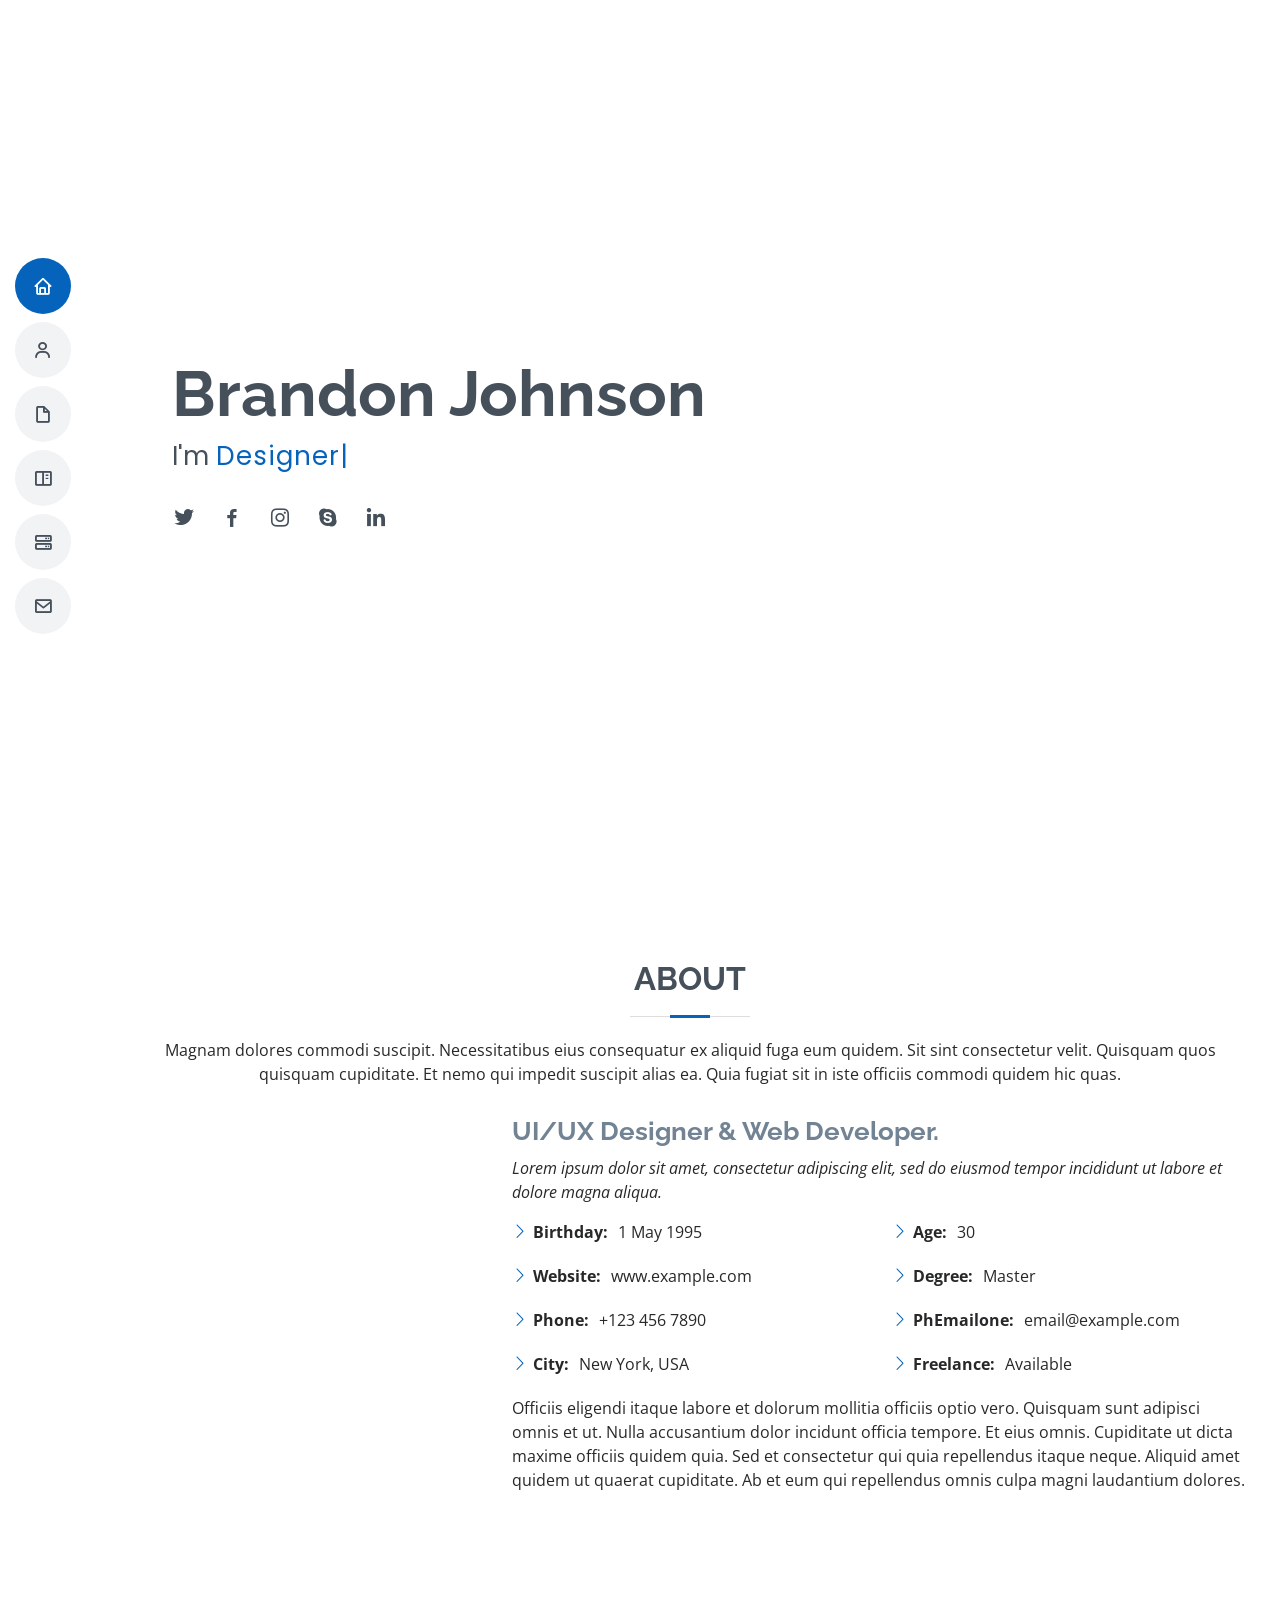
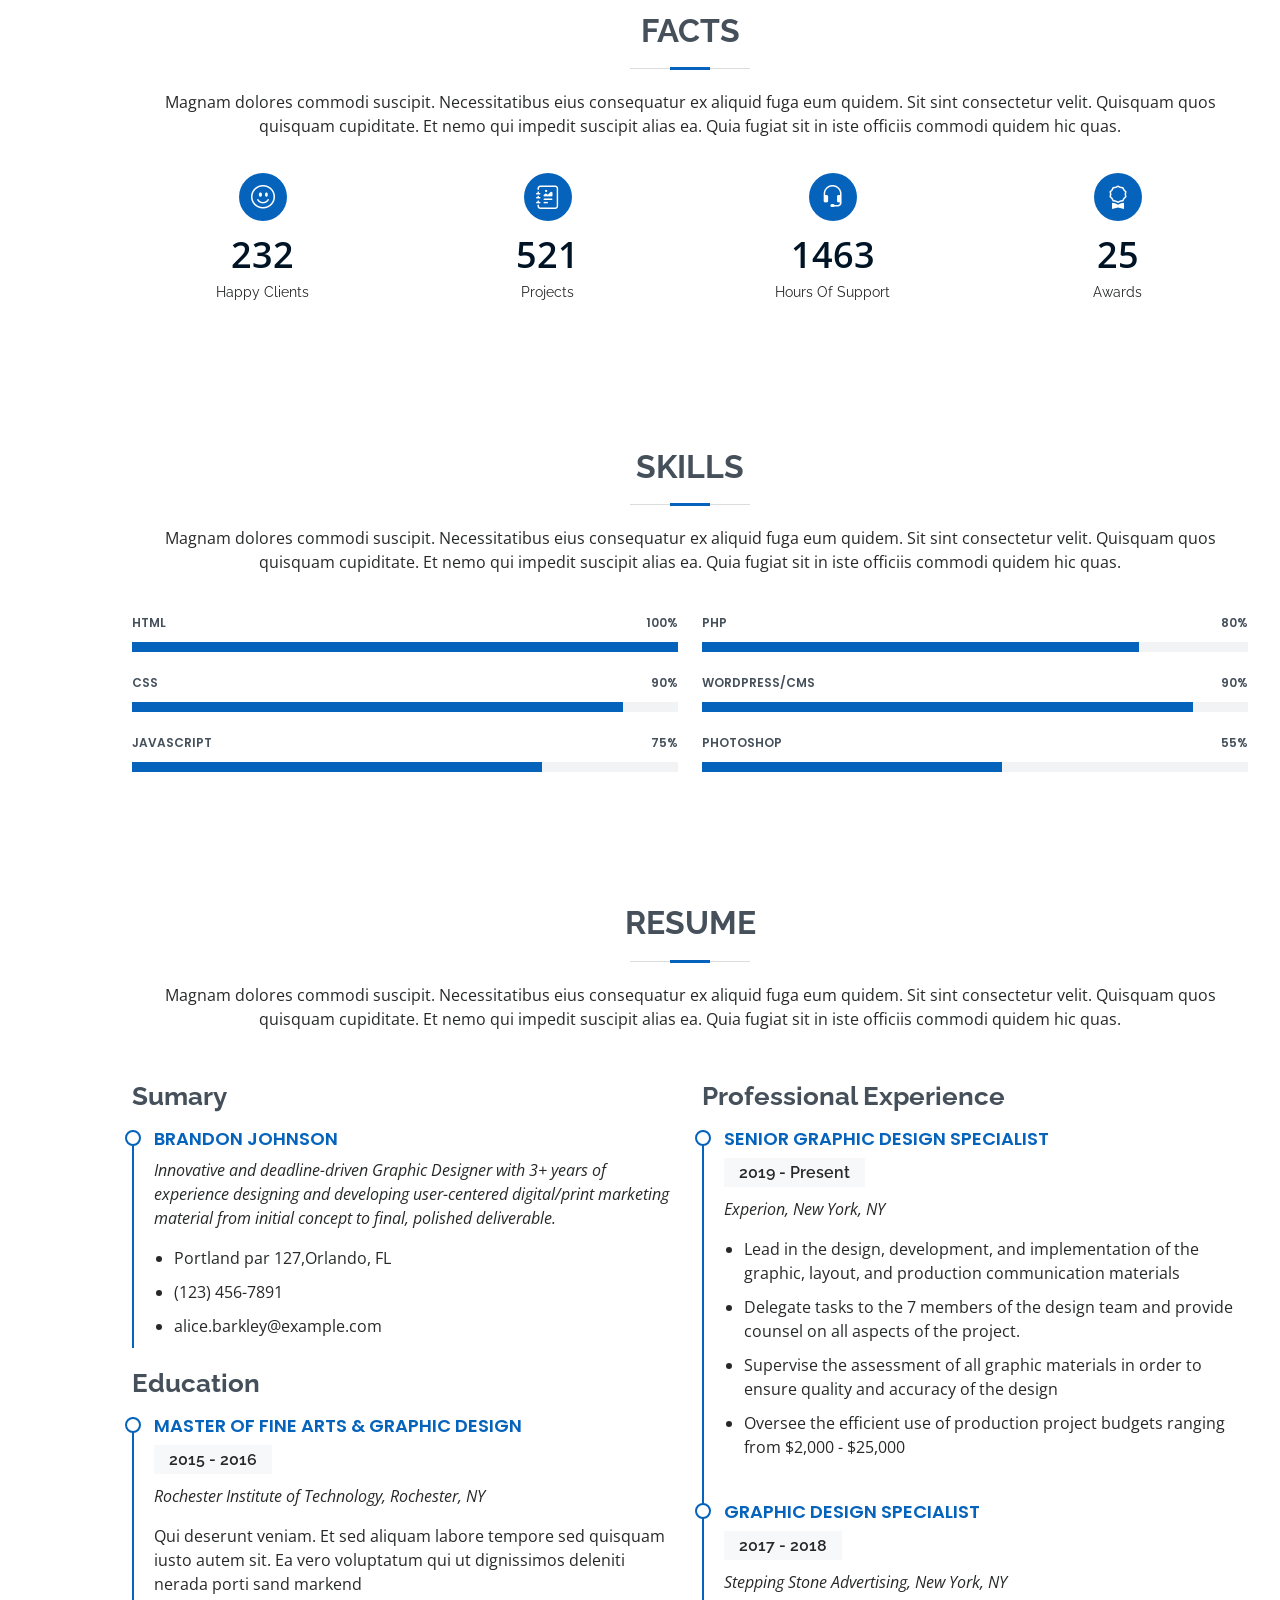
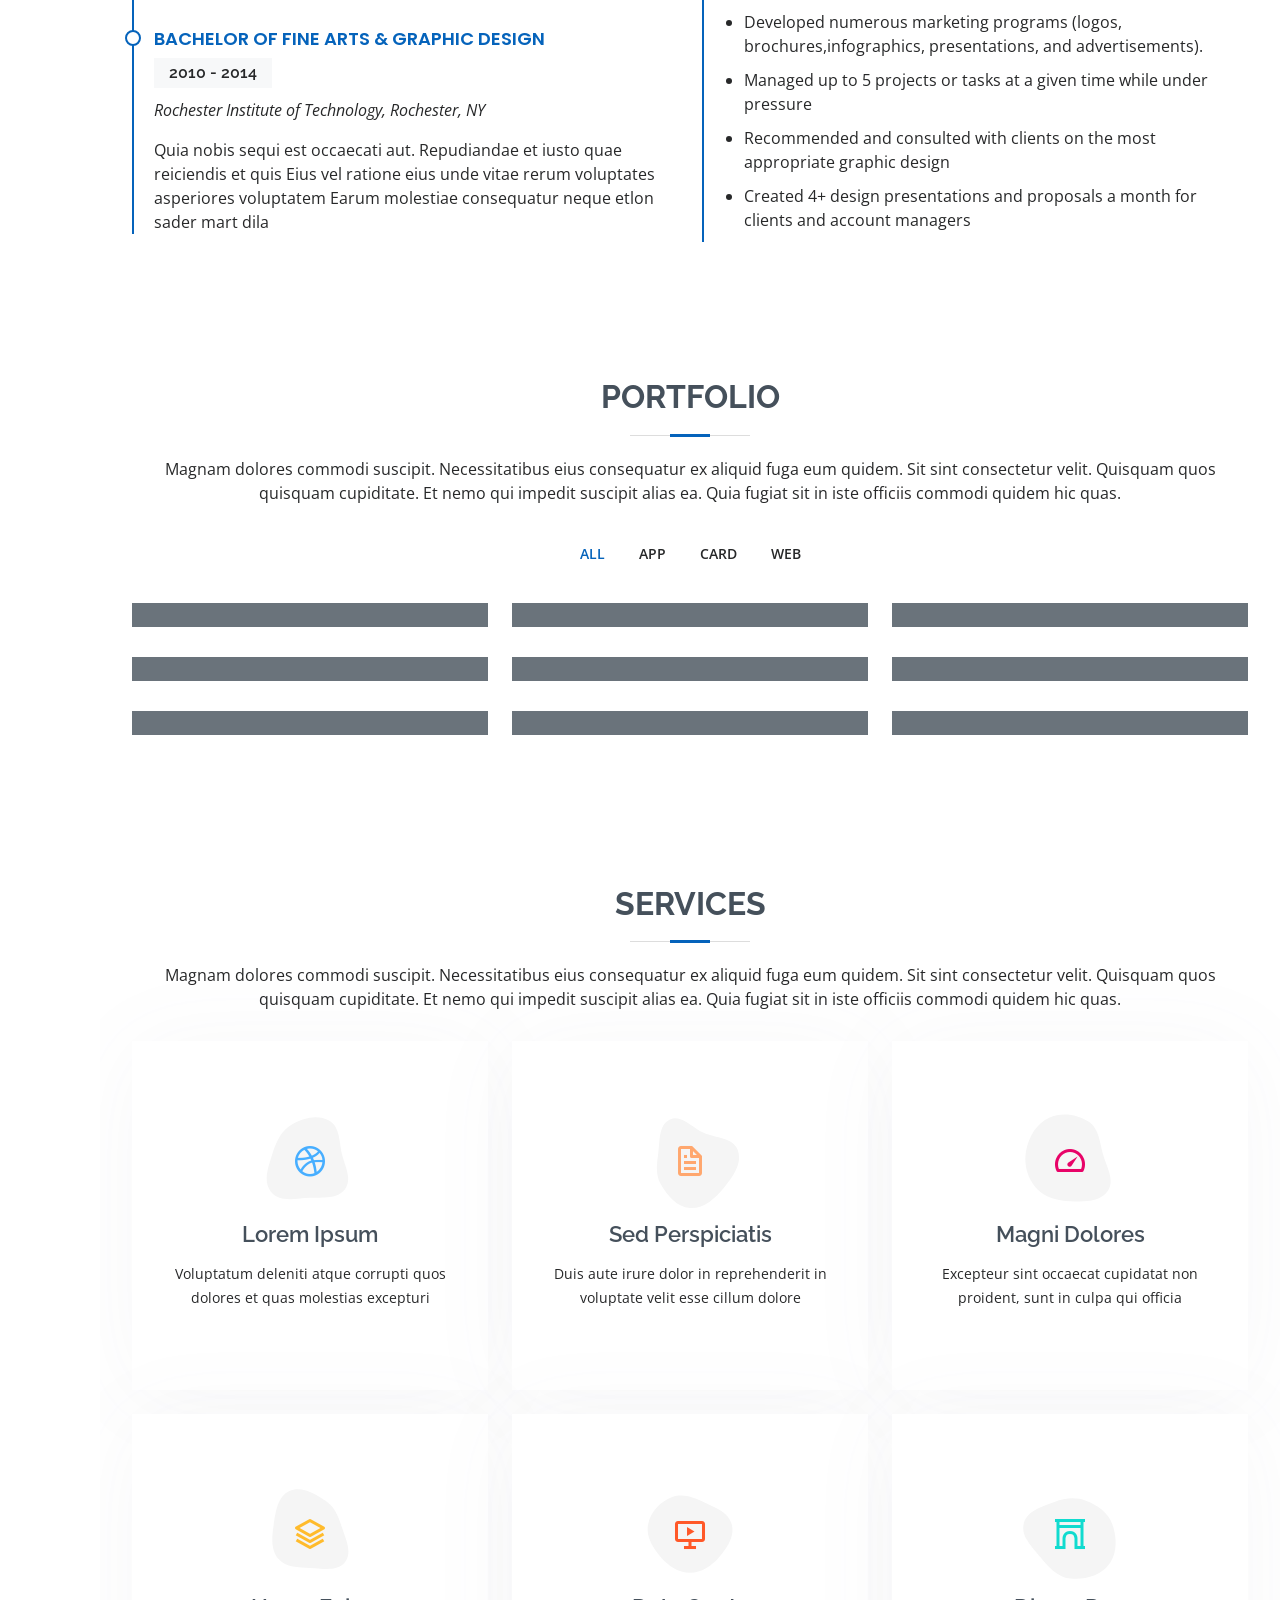
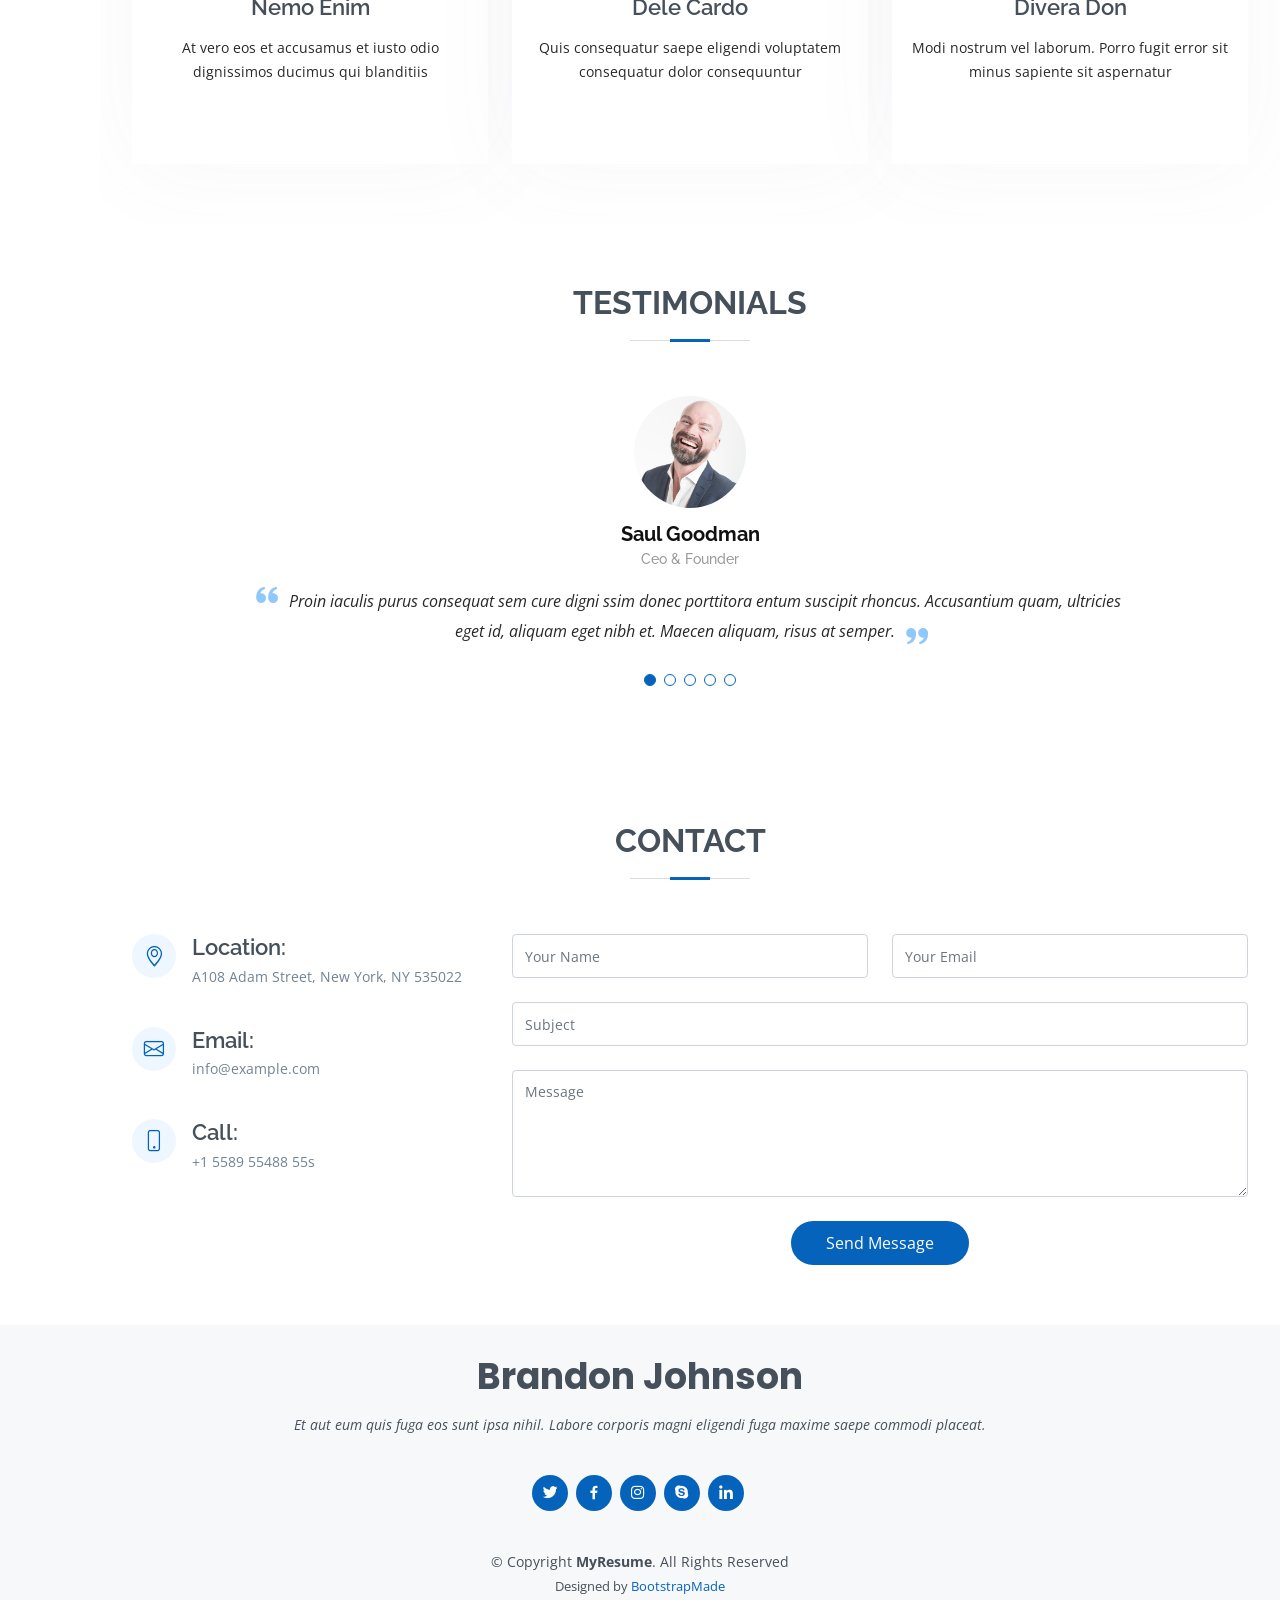
==== index.html @ 0705e8ad "Initial commit" ====
<!DOCTYPE html>
<html lang="en">

<head>
  <meta charset="utf-8">
  <meta content="width=device-width, initial-scale=1.0" name="viewport">

  <title>MyResume Bootstrap Template - Index</title>
  <meta content="" name="description">
  <meta content="" name="keywords">

  <!-- Favicons -->
  <link href="assets/img/favicon.png" rel="icon">
  <link href="assets/img/apple-touch-icon.png" rel="apple-touch-icon">

  <!-- Google Fonts -->
  <link href="https://fonts.googleapis.com/css?family=Open+Sans:300,300i,400,400i,600,600i,700,700i|Raleway:300,300i,400,400i,500,500i,600,600i,700,700i|Poppins:300,300i,400,400i,500,500i,600,600i,700,700i" rel="stylesheet">

  <!-- Vendor CSS Files -->
  <link href="assets/vendor/aos/aos.css" rel="stylesheet">
  <link href="assets/vendor/bootstrap/css/bootstrap.min.css" rel="stylesheet">
  <link href="assets/vendor/bootstrap-icons/bootstrap-icons.css" rel="stylesheet">
  <link href="assets/vendor/boxicons/css/boxicons.min.css" rel="stylesheet">
  <link href="assets/vendor/glightbox/css/glightbox.min.css" rel="stylesheet">
  <link href="assets/vendor/swiper/swiper-bundle.min.css" rel="stylesheet">

  <!-- Template Main CSS File -->
  <link href="assets/css/style.css" rel="stylesheet">

  <!-- =======================================================
  * Template Name: MyResume - v4.2.0
  * Template URL: https://bootstrapmade.com/free-html-bootstrap-template-my-resume/
  * Author: BootstrapMade.com
  * License: https://bootstrapmade.com/license/
  ======================================================== -->
</head>

<body>

  <!-- ======= Mobile nav toggle button ======= -->
  <!-- <button type="button" class="mobile-nav-toggle d-xl-none"><i class="bi bi-list mobile-nav-toggle"></i></button> -->
  <i class="bi bi-list mobile-nav-toggle d-xl-none"></i>
  <!-- ======= Header ======= -->
  <header id="header" class="d-flex flex-column justify-content-center">

    <nav id="navbar" class="navbar nav-menu">
      <ul>
        <li><a href="#hero" class="nav-link scrollto active"><i class="bx bx-home"></i> <span>Home</span></a></li>
        <li><a href="#about" class="nav-link scrollto"><i class="bx bx-user"></i> <span>About</span></a></li>
        <li><a href="#resume" class="nav-link scrollto"><i class="bx bx-file-blank"></i> <span>Resume</span></a></li>
        <li><a href="#portfolio" class="nav-link scrollto"><i class="bx bx-book-content"></i> <span>Portfolio</span></a></li>
        <li><a href="#services" class="nav-link scrollto"><i class="bx bx-server"></i> <span>Services</span></a></li>
        <li><a href="#contact" class="nav-link scrollto"><i class="bx bx-envelope"></i> <span>Contact</span></a></li>
      </ul>
    </nav><!-- .nav-menu -->

  </header><!-- End Header -->

  <!-- ======= Hero Section ======= -->
  <section id="hero" class="d-flex flex-column justify-content-center">
    <div class="container" data-aos="zoom-in" data-aos-delay="100">
      <h1>Brandon Johnson</h1>
      <p>I'm <span class="typed" data-typed-items="Designer, Developer, Freelancer, Photographer"></span></p>
      <div class="social-links">
        <a href="#" class="twitter"><i class="bx bxl-twitter"></i></a>
        <a href="#" class="facebook"><i class="bx bxl-facebook"></i></a>
        <a href="#" class="instagram"><i class="bx bxl-instagram"></i></a>
        <a href="#" class="google-plus"><i class="bx bxl-skype"></i></a>
        <a href="#" class="linkedin"><i class="bx bxl-linkedin"></i></a>
      </div>
    </div>
  </section><!-- End Hero -->

  <main id="main">

    <!-- ======= About Section ======= -->
    <section id="about" class="about">
      <div class="container" data-aos="fade-up">

        <div class="section-title">
          <h2>About</h2>
          <p>Magnam dolores commodi suscipit. Necessitatibus eius consequatur ex aliquid fuga eum quidem. Sit sint consectetur velit. Quisquam quos quisquam cupiditate. Et nemo qui impedit suscipit alias ea. Quia fugiat sit in iste officiis commodi quidem hic quas.</p>
        </div>

        <div class="row">
          <div class="col-lg-4">
            <img src="assets/img/profile-img.jpg" class="img-fluid" alt="">
          </div>
          <div class="col-lg-8 pt-4 pt-lg-0 content">
            <h3>UI/UX Designer &amp; Web Developer.</h3>
            <p class="fst-italic">
              Lorem ipsum dolor sit amet, consectetur adipiscing elit, sed do eiusmod tempor incididunt ut labore et dolore
              magna aliqua.
            </p>
            <div class="row">
              <div class="col-lg-6">
                <ul>
                  <li><i class="bi bi-chevron-right"></i> <strong>Birthday:</strong> <span>1 May 1995</span></li>
                  <li><i class="bi bi-chevron-right"></i> <strong>Website:</strong> <span>www.example.com</span></li>
                  <li><i class="bi bi-chevron-right"></i> <strong>Phone:</strong> <span>+123 456 7890</span></li>
                  <li><i class="bi bi-chevron-right"></i> <strong>City:</strong> <span>New York, USA</span></li>
                </ul>
              </div>
              <div class="col-lg-6">
                <ul>
                  <li><i class="bi bi-chevron-right"></i> <strong>Age:</strong> <span>30</span></li>
                  <li><i class="bi bi-chevron-right"></i> <strong>Degree:</strong> <span>Master</span></li>
                  <li><i class="bi bi-chevron-right"></i> <strong>PhEmailone:</strong> <span>email@example.com</span></li>
                  <li><i class="bi bi-chevron-right"></i> <strong>Freelance:</strong> <span>Available</span></li>
                </ul>
              </div>
            </div>
            <p>
              Officiis eligendi itaque labore et dolorum mollitia officiis optio vero. Quisquam sunt adipisci omnis et ut. Nulla accusantium dolor incidunt officia tempore. Et eius omnis.
              Cupiditate ut dicta maxime officiis quidem quia. Sed et consectetur qui quia repellendus itaque neque. Aliquid amet quidem ut quaerat cupiditate. Ab et eum qui repellendus omnis culpa magni laudantium dolores.
            </p>
          </div>
        </div>

      </div>
    </section><!-- End About Section -->

    <!-- ======= Facts Section ======= -->
    <section id="facts" class="facts">
      <div class="container" data-aos="fade-up">

        <div class="section-title">
          <h2>Facts</h2>
          <p>Magnam dolores commodi suscipit. Necessitatibus eius consequatur ex aliquid fuga eum quidem. Sit sint consectetur velit. Quisquam quos quisquam cupiditate. Et nemo qui impedit suscipit alias ea. Quia fugiat sit in iste officiis commodi quidem hic quas.</p>
        </div>

        <div class="row">

          <div class="col-lg-3 col-md-6">
            <div class="count-box">
              <i class="bi bi-emoji-smile"></i>
              <span data-purecounter-start="0" data-purecounter-end="232" data-purecounter-duration="1" class="purecounter"></span>
              <p>Happy Clients</p>
            </div>
          </div>

          <div class="col-lg-3 col-md-6 mt-5 mt-md-0">
            <div class="count-box">
              <i class="bi bi-journal-richtext"></i>
              <span data-purecounter-start="0" data-purecounter-end="521" data-purecounter-duration="1" class="purecounter"></span>
              <p>Projects</p>
            </div>
          </div>

          <div class="col-lg-3 col-md-6 mt-5 mt-lg-0">
            <div class="count-box">
              <i class="bi bi-headset"></i>
              <span data-purecounter-start="0" data-purecounter-end="1463" data-purecounter-duration="1" class="purecounter"></span>
              <p>Hours Of Support</p>
            </div>
          </div>

          <div class="col-lg-3 col-md-6 mt-5 mt-lg-0">
            <div class="count-box">
              <i class="bi bi-award"></i>
              <span data-purecounter-start="0" data-purecounter-end="25" data-purecounter-duration="1" class="purecounter"></span>
              <p>Awards</p>
            </div>
          </div>

        </div>

      </div>
    </section><!-- End Facts Section -->

    <!-- ======= Skills Section ======= -->
    <section id="skills" class="skills section-bg">
      <div class="container" data-aos="fade-up">

        <div class="section-title">
          <h2>Skills</h2>
          <p>Magnam dolores commodi suscipit. Necessitatibus eius consequatur ex aliquid fuga eum quidem. Sit sint consectetur velit. Quisquam quos quisquam cupiditate. Et nemo qui impedit suscipit alias ea. Quia fugiat sit in iste officiis commodi quidem hic quas.</p>
        </div>

        <div class="row skills-content">

          <div class="col-lg-6">

            <div class="progress">
              <span class="skill">HTML <i class="val">100%</i></span>
              <div class="progress-bar-wrap">
                <div class="progress-bar" role="progressbar" aria-valuenow="100" aria-valuemin="0" aria-valuemax="100"></div>
              </div>
            </div>

            <div class="progress">
              <span class="skill">CSS <i class="val">90%</i></span>
              <div class="progress-bar-wrap">
                <div class="progress-bar" role="progressbar" aria-valuenow="90" aria-valuemin="0" aria-valuemax="100"></div>
              </div>
            </div>

            <div class="progress">
              <span class="skill">JavaScript <i class="val">75%</i></span>
              <div class="progress-bar-wrap">
                <div class="progress-bar" role="progressbar" aria-valuenow="75" aria-valuemin="0" aria-valuemax="100"></div>
              </div>
            </div>

          </div>

          <div class="col-lg-6">

            <div class="progress">
              <span class="skill">PHP <i class="val">80%</i></span>
              <div class="progress-bar-wrap">
                <div class="progress-bar" role="progressbar" aria-valuenow="80" aria-valuemin="0" aria-valuemax="100"></div>
              </div>
            </div>

            <div class="progress">
              <span class="skill">WordPress/CMS <i class="val">90%</i></span>
              <div class="progress-bar-wrap">
                <div class="progress-bar" role="progressbar" aria-valuenow="90" aria-valuemin="0" aria-valuemax="100"></div>
              </div>
            </div>

            <div class="progress">
              <span class="skill">Photoshop <i class="val">55%</i></span>
              <div class="progress-bar-wrap">
                <div class="progress-bar" role="progressbar" aria-valuenow="55" aria-valuemin="0" aria-valuemax="100"></div>
              </div>
            </div>

          </div>

        </div>

      </div>
    </section><!-- End Skills Section -->

    <!-- ======= Resume Section ======= -->
    <section id="resume" class="resume">
      <div class="container" data-aos="fade-up">

        <div class="section-title">
          <h2>Resume</h2>
          <p>Magnam dolores commodi suscipit. Necessitatibus eius consequatur ex aliquid fuga eum quidem. Sit sint consectetur velit. Quisquam quos quisquam cupiditate. Et nemo qui impedit suscipit alias ea. Quia fugiat sit in iste officiis commodi quidem hic quas.</p>
        </div>

        <div class="row">
          <div class="col-lg-6">
            <h3 class="resume-title">Sumary</h3>
            <div class="resume-item pb-0">
              <h4>Brandon Johnson</h4>
              <p><em>Innovative and deadline-driven Graphic Designer with 3+ years of experience designing and developing user-centered digital/print marketing material from initial concept to final, polished deliverable.</em></p>
              <ul>
                <li>Portland par 127,Orlando, FL</li>
                <li>(123) 456-7891</li>
                <li>alice.barkley@example.com</li>
              </ul>
            </div>

            <h3 class="resume-title">Education</h3>
            <div class="resume-item">
              <h4>Master of Fine Arts &amp; Graphic Design</h4>
              <h5>2015 - 2016</h5>
              <p><em>Rochester Institute of Technology, Rochester, NY</em></p>
              <p>Qui deserunt veniam. Et sed aliquam labore tempore sed quisquam iusto autem sit. Ea vero voluptatum qui ut dignissimos deleniti nerada porti sand markend</p>
            </div>
            <div class="resume-item">
              <h4>Bachelor of Fine Arts &amp; Graphic Design</h4>
              <h5>2010 - 2014</h5>
              <p><em>Rochester Institute of Technology, Rochester, NY</em></p>
              <p>Quia nobis sequi est occaecati aut. Repudiandae et iusto quae reiciendis et quis Eius vel ratione eius unde vitae rerum voluptates asperiores voluptatem Earum molestiae consequatur neque etlon sader mart dila</p>
            </div>
          </div>
          <div class="col-lg-6">
            <h3 class="resume-title">Professional Experience</h3>
            <div class="resume-item">
              <h4>Senior graphic design specialist</h4>
              <h5>2019 - Present</h5>
              <p><em>Experion, New York, NY </em></p>
              <ul>
                <li>Lead in the design, development, and implementation of the graphic, layout, and production communication materials</li>
                <li>Delegate tasks to the 7 members of the design team and provide counsel on all aspects of the project. </li>
                <li>Supervise the assessment of all graphic materials in order to ensure quality and accuracy of the design</li>
                <li>Oversee the efficient use of production project budgets ranging from $2,000 - $25,000</li>
              </ul>
            </div>
            <div class="resume-item">
              <h4>Graphic design specialist</h4>
              <h5>2017 - 2018</h5>
              <p><em>Stepping Stone Advertising, New York, NY</em></p>
              <ul>
                <li>Developed numerous marketing programs (logos, brochures,infographics, presentations, and advertisements).</li>
                <li>Managed up to 5 projects or tasks at a given time while under pressure</li>
                <li>Recommended and consulted with clients on the most appropriate graphic design</li>
                <li>Created 4+ design presentations and proposals a month for clients and account managers</li>
              </ul>
            </div>
          </div>
        </div>

      </div>
    </section><!-- End Resume Section -->

    <!-- ======= Portfolio Section ======= -->
    <section id="portfolio" class="portfolio section-bg">
      <div class="container" data-aos="fade-up">

        <div class="section-title">
          <h2>Portfolio</h2>
          <p>Magnam dolores commodi suscipit. Necessitatibus eius consequatur ex aliquid fuga eum quidem. Sit sint consectetur velit. Quisquam quos quisquam cupiditate. Et nemo qui impedit suscipit alias ea. Quia fugiat sit in iste officiis commodi quidem hic quas.</p>
        </div>

        <div class="row">
          <div class="col-lg-12 d-flex justify-content-center" data-aos="fade-up" data-aos-delay="100">
            <ul id="portfolio-flters">
              <li data-filter="*" class="filter-active">All</li>
              <li data-filter=".filter-app">App</li>
              <li data-filter=".filter-card">Card</li>
              <li data-filter=".filter-web">Web</li>
            </ul>
          </div>
        </div>

        <div class="row portfolio-container" data-aos="fade-up" data-aos-delay="200">

          <div class="col-lg-4 col-md-6 portfolio-item filter-app">
            <div class="portfolio-wrap">
              <img src="assets/img/portfolio/portfolio-1.jpg" class="img-fluid" alt="">
              <div class="portfolio-info">
                <h4>App 1</h4>
                <p>App</p>
                <div class="portfolio-links">
                  <a href="assets/img/portfolio/portfolio-1.jpg" data-gallery="portfolioGallery" class="portfolio-lightbox" title="App 1"><i class="bx bx-plus"></i></a>
                  <a href="portfolio-details.html" class="portfolio-details-lightbox" data-glightbox="type: external" title="Portfolio Details"><i class="bx bx-link"></i></a>
                </div>
              </div>
            </div>
          </div>

          <div class="col-lg-4 col-md-6 portfolio-item filter-web">
            <div class="portfolio-wrap">
              <img src="assets/img/portfolio/portfolio-2.jpg" class="img-fluid" alt="">
              <div class="portfolio-info">
                <h4>Web 3</h4>
                <p>Web</p>
                <div class="portfolio-links">
                  <a href="assets/img/portfolio/portfolio-2.jpg" data-gallery="portfolioGallery" class="portfolio-lightbox" title="Web 3"><i class="bx bx-plus"></i></a>
                  <a href="portfolio-details.html" class="portfolio-details-lightbox" data-glightbox="type: external" title="Portfolio Details"><i class="bx bx-link"></i></a>
                </div>
              </div>
            </div>
          </div>

          <div class="col-lg-4 col-md-6 portfolio-item filter-app">
            <div class="portfolio-wrap">
              <img src="assets/img/portfolio/portfolio-3.jpg" class="img-fluid" alt="">
              <div class="portfolio-info">
                <h4>App 2</h4>
                <p>App</p>
                <div class="portfolio-links">
                  <a href="assets/img/portfolio/portfolio-3.jpg" data-gallery="portfolioGallery" class="portfolio-lightbox" title="App 2"><i class="bx bx-plus"></i></a>
                  <a href="portfolio-details.html" class="portfolio-details-lightbox" data-glightbox="type: external" title="Portfolio Details"><i class="bx bx-link"></i></a>
                </div>
              </div>
            </div>
          </div>

          <div class="col-lg-4 col-md-6 portfolio-item filter-card">
            <div class="portfolio-wrap">
              <img src="assets/img/portfolio/portfolio-4.jpg" class="img-fluid" alt="">
              <div class="portfolio-info">
                <h4>Card 2</h4>
                <p>Card</p>
                <div class="portfolio-links">
                  <a href="assets/img/portfolio/portfolio-4.jpg" data-gallery="portfolioGallery" class="portfolio-lightbox" title="Card 2"><i class="bx bx-plus"></i></a>
                  <a href="portfolio-details.html" class="portfolio-details-lightbox" data-glightbox="type: external" title="Portfolio Details"><i class="bx bx-link"></i></a>
                </div>
              </div>
            </div>
          </div>

          <div class="col-lg-4 col-md-6 portfolio-item filter-web">
            <div class="portfolio-wrap">
              <img src="assets/img/portfolio/portfolio-5.jpg" class="img-fluid" alt="">
              <div class="portfolio-info">
                <h4>Web 2</h4>
                <p>Web</p>
                <div class="portfolio-links">
                  <a href="assets/img/portfolio/portfolio-5.jpg" data-gallery="portfolioGallery" class="portfolio-lightbox" title="Web 2"><i class="bx bx-plus"></i></a>
                  <a href="portfolio-details.html" class="portfolio-details-lightbox" data-glightbox="type: external" title="Portfolio Details"><i class="bx bx-link"></i></a>
                </div>
              </div>
            </div>
          </div>

          <div class="col-lg-4 col-md-6 portfolio-item filter-app">
            <div class="portfolio-wrap">
              <img src="assets/img/portfolio/portfolio-6.jpg" class="img-fluid" alt="">
              <div class="portfolio-info">
                <h4>App 3</h4>
                <p>App</p>
                <div class="portfolio-links">
                  <a href="assets/img/portfolio/portfolio-6.jpg" data-gallery="portfolioGallery" class="portfolio-lightbox" title="App 3"><i class="bx bx-plus"></i></a>
                  <a href="portfolio-details.html" class="portfolio-details-lightbox" data-glightbox="type: external" title="Portfolio Details"><i class="bx bx-link"></i></a>
                </div>
              </div>
            </div>
          </div>

          <div class="col-lg-4 col-md-6 portfolio-item filter-card">
            <div class="portfolio-wrap">
              <img src="assets/img/portfolio/portfolio-7.jpg" class="img-fluid" alt="">
              <div class="portfolio-info">
                <h4>Card 1</h4>
                <p>Card</p>
                <div class="portfolio-links">
                  <a href="assets/img/portfolio/portfolio-7.jpg" data-gallery="portfolioGallery" class="portfolio-lightbox" title="Card 1"><i class="bx bx-plus"></i></a>
                  <a href="portfolio-details.html" class="portfolio-details-lightbox" data-glightbox="type: external" title="Portfolio Details"><i class="bx bx-link"></i></a>
                </div>
              </div>
            </div>
          </div>

          <div class="col-lg-4 col-md-6 portfolio-item filter-card">
            <div class="portfolio-wrap">
              <img src="assets/img/portfolio/portfolio-8.jpg" class="img-fluid" alt="">
              <div class="portfolio-info">
                <h4>Card 3</h4>
                <p>Card</p>
                <div class="portfolio-links">
                  <a href="assets/img/portfolio/portfolio-8.jpg" data-gallery="portfolioGallery" class="portfolio-lightbox" title="Card 3"><i class="bx bx-plus"></i></a>
                  <a href="portfolio-details.html" class="portfolio-details-lightbox" data-glightbox="type: external" title="Portfolio Details"><i class="bx bx-link"></i></a>
                </div>
              </div>
            </div>
          </div>

          <div class="col-lg-4 col-md-6 portfolio-item filter-web">
            <div class="portfolio-wrap">
              <img src="assets/img/portfolio/portfolio-9.jpg" class="img-fluid" alt="">
              <div class="portfolio-info">
                <h4>Web 3</h4>
                <p>Web</p>
                <div class="portfolio-links">
                  <a href="assets/img/portfolio/portfolio-9.jpg" data-gallery="portfolioGallery" class="portfolio-lightbox" title="Web 3"><i class="bx bx-plus"></i></a>
                  <a href="portfolio-details.html" class="portfolio-details-lightbox" data-glightbox="type: external" title="Portfolio Details"><i class="bx bx-link"></i></a>
                </div>
              </div>
            </div>
          </div>

        </div>

      </div>
    </section><!-- End Portfolio Section -->

    <!-- ======= Services Section ======= -->
    <section id="services" class="services">
      <div class="container" data-aos="fade-up">

        <div class="section-title">
          <h2>Services</h2>
          <p>Magnam dolores commodi suscipit. Necessitatibus eius consequatur ex aliquid fuga eum quidem. Sit sint consectetur velit. Quisquam quos quisquam cupiditate. Et nemo qui impedit suscipit alias ea. Quia fugiat sit in iste officiis commodi quidem hic quas.</p>
        </div>

        <div class="row">

          <div class="col-lg-4 col-md-6 d-flex align-items-stretch" data-aos="zoom-in" data-aos-delay="100">
            <div class="icon-box iconbox-blue">
              <div class="icon">
                <svg width="100" height="100" viewBox="0 0 600 600" xmlns="http://www.w3.org/2000/svg">
                  <path stroke="none" stroke-width="0" fill="#f5f5f5" d="M300,521.0016835830174C376.1290562159157,517.8887921683347,466.0731472004068,529.7835943286574,510.70327084640275,468.03025145048787C554.3714126377745,407.6079735673963,508.03601936045806,328.9844924480964,491.2728898941984,256.3432110539036C474.5976632858925,184.082847569629,479.9380746630129,96.60480741107993,416.23090153303,58.64404602377083C348.86323505073057,18.502131276798302,261.93793281208167,40.57373210992963,193.5410806939664,78.93577620505333C130.42746243093433,114.334589627462,98.30271207620316,179.96522072025542,76.75703585869454,249.04625023123273C51.97151888228291,328.5150500222984,13.704378332031375,421.85034740162234,66.52175969318436,486.19268352777647C119.04800174914682,550.1803526380478,217.28368757567262,524.383925680826,300,521.0016835830174"></path>
                </svg>
                <i class="bx bxl-dribbble"></i>
              </div>
              <h4><a href="">Lorem Ipsum</a></h4>
              <p>Voluptatum deleniti atque corrupti quos dolores et quas molestias excepturi</p>
            </div>
          </div>

          <div class="col-lg-4 col-md-6 d-flex align-items-stretch mt-4 mt-md-0" data-aos="zoom-in" data-aos-delay="200">
            <div class="icon-box iconbox-orange ">
              <div class="icon">
                <svg width="100" height="100" viewBox="0 0 600 600" xmlns="http://www.w3.org/2000/svg">
                  <path stroke="none" stroke-width="0" fill="#f5f5f5" d="M300,582.0697525312426C382.5290701553225,586.8405444964366,449.9789794690241,525.3245884688669,502.5850820975895,461.55621195738473C556.606425686781,396.0723002908107,615.8543463187945,314.28637112970534,586.6730223649479,234.56875336149918C558.9533121215079,158.8439757836574,454.9685369536778,164.00468322053177,381.49747125262974,130.76875717737553C312.15926192815925,99.40240125094834,248.97055460311594,18.661163978235184,179.8680185752513,50.54337015887873C110.5421016452524,82.52863877960104,119.82277516462835,180.83849132639028,109.12597500060166,256.43424936330496C100.08760227029461,320.3096726198365,92.17705696193138,384.0621239912766,124.79988738764834,439.7174275375508C164.83382741302287,508.01625554203684,220.96474134820875,577.5009287672846,300,582.0697525312426"></path>
                </svg>
                <i class="bx bx-file"></i>
              </div>
              <h4><a href="">Sed Perspiciatis</a></h4>
              <p>Duis aute irure dolor in reprehenderit in voluptate velit esse cillum dolore</p>
            </div>
          </div>

          <div class="col-lg-4 col-md-6 d-flex align-items-stretch mt-4 mt-lg-0" data-aos="zoom-in" data-aos-delay="300">
            <div class="icon-box iconbox-pink">
              <div class="icon">
                <svg width="100" height="100" viewBox="0 0 600 600" xmlns="http://www.w3.org/2000/svg">
                  <path stroke="none" stroke-width="0" fill="#f5f5f5" d="M300,541.5067337569781C382.14930387511276,545.0595476570109,479.8736841581634,548.3450877840088,526.4010558755058,480.5488172755941C571.5218469581645,414.80211281144784,517.5187510058486,332.0715597781072,496.52539010469104,255.14436215662573C477.37192572678356,184.95920475031193,473.57363656557914,105.61284051026155,413.0603344069578,65.22779650032875C343.27470386102294,18.654635553484475,251.2091493199835,5.337323636656869,175.0934190732945,40.62881213300186C97.87086631185822,76.43348514350839,51.98124368387456,156.15599469081315,36.44837278890362,239.84606092416172C21.716077023791087,319.22268207091537,43.775223500013084,401.1760424656574,96.891909868211,461.97329694683043C147.22146801428983,519.5804099606455,223.5754009179313,538.201503339737,300,541.5067337569781"></path>
                </svg>
                <i class="bx bx-tachometer"></i>
              </div>
              <h4><a href="">Magni Dolores</a></h4>
              <p>Excepteur sint occaecat cupidatat non proident, sunt in culpa qui officia</p>
            </div>
          </div>

          <div class="col-lg-4 col-md-6 d-flex align-items-stretch mt-4" data-aos="zoom-in" data-aos-delay="100">
            <div class="icon-box iconbox-yellow">
              <div class="icon">
                <svg width="100" height="100" viewBox="0 0 600 600" xmlns="http://www.w3.org/2000/svg">
                  <path stroke="none" stroke-width="0" fill="#f5f5f5" d="M300,503.46388370962813C374.79870501325706,506.71871716319447,464.8034551963731,527.1746412648533,510.4981551193396,467.86667711651364C555.9287308511215,408.9015244558933,512.6030010748507,327.5744911775523,490.211057578863,256.5855673507754C471.097692560561,195.9906835881958,447.69079081568157,138.11976852964426,395.19560036434837,102.3242989838813C329.3053358748298,57.3949838291264,248.02791733380457,8.279543830951368,175.87071277845988,42.242879143198664C103.41431057327972,76.34704239035025,93.79494320519305,170.9812938413882,81.28167332365135,250.07896920659033C70.17666984294237,320.27484674793965,64.84698225790005,396.69656628748305,111.28512138212992,450.4950937839243C156.20124167950087,502.5303643271138,231.32542653798444,500.4755392045468,300,503.46388370962813"></path>
                </svg>
                <i class="bx bx-layer"></i>
              </div>
              <h4><a href="">Nemo Enim</a></h4>
              <p>At vero eos et accusamus et iusto odio dignissimos ducimus qui blanditiis</p>
            </div>
          </div>

          <div class="col-lg-4 col-md-6 d-flex align-items-stretch mt-4" data-aos="zoom-in" data-aos-delay="200">
            <div class="icon-box iconbox-red">
              <div class="icon">
                <svg width="100" height="100" viewBox="0 0 600 600" xmlns="http://www.w3.org/2000/svg">
                  <path stroke="none" stroke-width="0" fill="#f5f5f5" d="M300,532.3542879108572C369.38199826031484,532.3153073249985,429.10787420159085,491.63046689027357,474.5244479745417,439.17860296908856C522.8885846962883,383.3225815378663,569.1668002868075,314.3205725914397,550.7432151929288,242.7694973846089C532.6665558377875,172.5657663291529,456.2379748765914,142.6223662098291,390.3689995646985,112.34683881706744C326.66090330228417,83.06452184765237,258.84405631176094,53.51806209861945,193.32584062364296,78.48882559362697C121.61183558270385,105.82097193414197,62.805066853699245,167.19869350419734,48.57481801355237,242.6138429142374C34.843463184063346,315.3850353017275,76.69343916112496,383.4422959591041,125.22947124332185,439.3748458443577C170.7312796277747,491.8107796887764,230.57421082200815,532.3932930995766,300,532.3542879108572"></path>
                </svg>
                <i class="bx bx-slideshow"></i>
              </div>
              <h4><a href="">Dele Cardo</a></h4>
              <p>Quis consequatur saepe eligendi voluptatem consequatur dolor consequuntur</p>
            </div>
          </div>

          <div class="col-lg-4 col-md-6 d-flex align-items-stretch mt-4" data-aos="zoom-in" data-aos-delay="300">
            <div class="icon-box iconbox-teal">
              <div class="icon">
                <svg width="100" height="100" viewBox="0 0 600 600" xmlns="http://www.w3.org/2000/svg">
                  <path stroke="none" stroke-width="0" fill="#f5f5f5" d="M300,566.797414625762C385.7384707136149,576.1784315230908,478.7894351017131,552.8928747891023,531.9192734346935,484.94944893311C584.6109503024035,417.5663521118492,582.489472248146,322.67544863468447,553.9536738515405,242.03673114598146C529.1557734026468,171.96086150256528,465.24506316201064,127.66468636344209,395.9583748389544,100.7403814666027C334.2173773831606,76.7482773500951,269.4350130405921,84.62216499799875,207.1952322260088,107.2889140133804C132.92018162631612,134.33871894543012,41.79353780512637,160.00259165414826,22.644507872594943,236.69541883565114C3.319112789854554,314.0945973066697,72.72355303640163,379.243833228382,124.04198916343866,440.3218312028393C172.9286146004772,498.5055451809895,224.45579914871206,558.5317968840102,300,566.797414625762"></path>
                </svg>
                <i class="bx bx-arch"></i>
              </div>
              <h4><a href="">Divera Don</a></h4>
              <p>Modi nostrum vel laborum. Porro fugit error sit minus sapiente sit aspernatur</p>
            </div>
          </div>

        </div>

      </div>
    </section><!-- End Services Section -->

    <!-- ======= Testimonials Section ======= -->
    <section id="testimonials" class="testimonials section-bg">
      <div class="container" data-aos="fade-up">

        <div class="section-title">
          <h2>Testimonials</h2>
        </div>

        <div class="testimonials-slider swiper-container" data-aos="fade-up" data-aos-delay="100">
          <div class="swiper-wrapper">

            <div class="swiper-slide">
              <div class="testimonial-item">
                <img src="assets/img/testimonials/testimonials-1.jpg" class="testimonial-img" alt="">
                <h3>Saul Goodman</h3>
                <h4>Ceo &amp; Founder</h4>
                <p>
                  <i class="bx bxs-quote-alt-left quote-icon-left"></i>
                  Proin iaculis purus consequat sem cure digni ssim donec porttitora entum suscipit rhoncus. Accusantium quam, ultricies eget id, aliquam eget nibh et. Maecen aliquam, risus at semper.
                  <i class="bx bxs-quote-alt-right quote-icon-right"></i>
                </p>
              </div>
            </div><!-- End testimonial item -->

            <div class="swiper-slide">
              <div class="testimonial-item">
                <img src="assets/img/testimonials/testimonials-2.jpg" class="testimonial-img" alt="">
                <h3>Sara Wilsson</h3>
                <h4>Designer</h4>
                <p>
                  <i class="bx bxs-quote-alt-left quote-icon-left"></i>
                  Export tempor illum tamen malis malis eram quae irure esse labore quem cillum quid cillum eram malis quorum velit fore eram velit sunt aliqua noster fugiat irure amet legam anim culpa.
                  <i class="bx bxs-quote-alt-right quote-icon-right"></i>
                </p>
              </div>
            </div><!-- End testimonial item -->

            <div class="swiper-slide">
              <div class="testimonial-item">
                <img src="assets/img/testimonials/testimonials-3.jpg" class="testimonial-img" alt="">
                <h3>Jena Karlis</h3>
                <h4>Store Owner</h4>
                <p>
                  <i class="bx bxs-quote-alt-left quote-icon-left"></i>
                  Enim nisi quem export duis labore cillum quae magna enim sint quorum nulla quem veniam duis minim tempor labore quem eram duis noster aute amet eram fore quis sint minim.
                  <i class="bx bxs-quote-alt-right quote-icon-right"></i>
                </p>
              </div>
            </div><!-- End testimonial item -->

            <div class="swiper-slide">
              <div class="testimonial-item">
                <img src="assets/img/testimonials/testimonials-4.jpg" class="testimonial-img" alt="">
                <h3>Matt Brandon</h3>
                <h4>Freelancer</h4>
                <p>
                  <i class="bx bxs-quote-alt-left quote-icon-left"></i>
                  Fugiat enim eram quae cillum dolore dolor amet nulla culpa multos export minim fugiat minim velit minim dolor enim duis veniam ipsum anim magna sunt elit fore quem dolore labore illum veniam.
                  <i class="bx bxs-quote-alt-right quote-icon-right"></i>
                </p>
              </div>
            </div><!-- End testimonial item -->

            <div class="swiper-slide">
              <div class="testimonial-item">
                <img src="assets/img/testimonials/testimonials-5.jpg" class="testimonial-img" alt="">
                <h3>John Larson</h3>
                <h4>Entrepreneur</h4>
                <p>
                  <i class="bx bxs-quote-alt-left quote-icon-left"></i>
                  Quis quorum aliqua sint quem legam fore sunt eram irure aliqua veniam tempor noster veniam enim culpa labore duis sunt culpa nulla illum cillum fugiat legam esse veniam culpa fore nisi cillum quid.
                  <i class="bx bxs-quote-alt-right quote-icon-right"></i>
                </p>
              </div>
            </div><!-- End testimonial item -->

          </div>
          <div class="swiper-pagination"></div>
        </div>

      </div>
    </section><!-- End Testimonials Section -->

    <!-- ======= Contact Section ======= -->
    <section id="contact" class="contact">
      <div class="container" data-aos="fade-up">

        <div class="section-title">
          <h2>Contact</h2>
        </div>

        <div class="row mt-1">

          <div class="col-lg-4">
            <div class="info">
              <div class="address">
                <i class="bi bi-geo-alt"></i>
                <h4>Location:</h4>
                <p>A108 Adam Street, New York, NY 535022</p>
              </div>

              <div class="email">
                <i class="bi bi-envelope"></i>
                <h4>Email:</h4>
                <p>info@example.com</p>
              </div>

              <div class="phone">
                <i class="bi bi-phone"></i>
                <h4>Call:</h4>
                <p>+1 5589 55488 55s</p>
              </div>

            </div>

          </div>

          <div class="col-lg-8 mt-5 mt-lg-0">

            <form action="forms/contact.php" method="post" role="form" class="php-email-form">
              <div class="row">
                <div class="col-md-6 form-group">
                  <input type="text" name="name" class="form-control" id="name" placeholder="Your Name" required>
                </div>
                <div class="col-md-6 form-group mt-3 mt-md-0">
                  <input type="email" class="form-control" name="email" id="email" placeholder="Your Email" required>
                </div>
              </div>
              <div class="form-group mt-3">
                <input type="text" class="form-control" name="subject" id="subject" placeholder="Subject" required>
              </div>
              <div class="form-group mt-3">
                <textarea class="form-control" name="message" rows="5" placeholder="Message" required></textarea>
              </div>
              <div class="my-3">
                <div class="loading">Loading</div>
                <div class="error-message"></div>
                <div class="sent-message">Your message has been sent. Thank you!</div>
              </div>
              <div class="text-center"><button type="submit">Send Message</button></div>
            </form>

          </div>

        </div>

      </div>
    </section><!-- End Contact Section -->

  </main><!-- End #main -->

  <!-- ======= Footer ======= -->
  <footer id="footer">
    <div class="container">
      <h3>Brandon Johnson</h3>
      <p>Et aut eum quis fuga eos sunt ipsa nihil. Labore corporis magni eligendi fuga maxime saepe commodi placeat.</p>
      <div class="social-links">
        <a href="#" class="twitter"><i class="bx bxl-twitter"></i></a>
        <a href="#" class="facebook"><i class="bx bxl-facebook"></i></a>
        <a href="#" class="instagram"><i class="bx bxl-instagram"></i></a>
        <a href="#" class="google-plus"><i class="bx bxl-skype"></i></a>
        <a href="#" class="linkedin"><i class="bx bxl-linkedin"></i></a>
      </div>
      <div class="copyright">
        &copy; Copyright <strong><span>MyResume</span></strong>. All Rights Reserved
      </div>
      <div class="credits">
        <!-- All the links in the footer should remain intact. -->
        <!-- You can delete the links only if you purchased the pro version. -->
        <!-- Licensing information: [license-url] -->
        <!-- Purchase the pro version with working PHP/AJAX contact form: https://bootstrapmade.com/free-html-bootstrap-template-my-resume/ -->
        Designed by <a href="https://bootstrapmade.com/">BootstrapMade</a>
      </div>
    </div>
  </footer><!-- End Footer -->

  <div id="preloader"></div>
  <a href="#" class="back-to-top d-flex align-items-center justify-content-center"><i class="bi bi-arrow-up-short"></i></a>

  <!-- Vendor JS Files -->
  <script src="assets/vendor/aos/aos.js"></script>
  <script src="assets/vendor/bootstrap/js/bootstrap.bundle.min.js"></script>
  <script src="assets/vendor/glightbox/js/glightbox.min.js"></script>
  <script src="assets/vendor/isotope-layout/isotope.pkgd.min.js"></script>
  <script src="assets/vendor/php-email-form/validate.js"></script>
  <script src="assets/vendor/purecounter/purecounter.js"></script>
  <script src="assets/vendor/swiper/swiper-bundle.min.js"></script>
  <script src="assets/vendor/typed.js/typed.min.js"></script>
  <script src="assets/vendor/waypoints/noframework.waypoints.js"></script>

  <!-- Template Main JS File -->
  <script src="assets/js/main.js"></script>

</body>

</html>
---- assets/css/style.css ----
/**
* Template Name: MyResume - v4.2.0
* Template URL: https://bootstrapmade.com/free-html-bootstrap-template-my-resume/
* Author: BootstrapMade.com
* License: https://bootstrapmade.com/license/
*/

/*--------------------------------------------------------------
# General
--------------------------------------------------------------*/
body {
  font-family: "Open Sans", sans-serif;
  color: #272829;
}

a {
  color: #0563bb;
  text-decoration: none;
}

a:hover {
  color: #067ded;
  text-decoration: none;
}

h1, h2, h3, h4, h5, h6 {
  font-family: "Raleway", sans-serif;
}

/*--------------------------------------------------------------
# Back to top button
--------------------------------------------------------------*/
.back-to-top {
  position: fixed;
  visibility: hidden;
  opacity: 0;
  right: 15px;
  bottom: 15px;
  z-index: 996;
  background: #0563bb;
  width: 40px;
  height: 40px;
  border-radius: 50px;
  transition: all 0.4s;
}

.back-to-top i {
  font-size: 28px;
  color: #fff;
  line-height: 0;
}

.back-to-top:hover {
  background: #0678e3;
  color: #fff;
}

.back-to-top.active {
  visibility: visible;
  opacity: 1;
}

/*--------------------------------------------------------------
# Preloader
--------------------------------------------------------------*/
#preloader {
  position: fixed;
  top: 0;
  left: 0;
  right: 0;
  bottom: 0;
  z-index: 9999;
  overflow: hidden;
  background: #fff;
}

#preloader:before {
  content: "";
  position: fixed;
  top: calc(50% - 30px);
  left: calc(50% - 30px);
  border: 6px solid #0563bb;
  border-top-color: #fff;
  border-bottom-color: #fff;
  border-radius: 50%;
  width: 60px;
  height: 60px;
  -webkit-animation: animate-preloader 1s linear infinite;
  animation: animate-preloader 1s linear infinite;
}

@-webkit-keyframes animate-preloader {
  0% {
    transform: rotate(0deg);
  }
  100% {
    transform: rotate(360deg);
  }
}

@keyframes animate-preloader {
  0% {
    transform: rotate(0deg);
  }
  100% {
    transform: rotate(360deg);
  }
}

/*--------------------------------------------------------------
# Disable aos animation delay on mobile devices
--------------------------------------------------------------*/
@media screen and (max-width: 768px) {
  [data-aos-delay] {
    transition-delay: 0 !important;
  }
}

/*--------------------------------------------------------------
# Header
--------------------------------------------------------------*/
#header {
  position: fixed;
  top: 0;
  left: 0;
  bottom: 0;
  z-index: 9997;
  transition: all 0.5s;
  padding: 15px;
  overflow-y: auto;
}

@media (max-width: 992px) {
  #header {
    width: 300px;
    background: #fff;
    border-right: 1px solid #e6e9ec;
    left: -300px;
  }
}

@media (min-width: 992px) {
  #main {
    margin-left: 100px;
  }
}

/*--------------------------------------------------------------
# Navigation Menu
--------------------------------------------------------------*/
/**
* Desktop Navigation 
*/
.nav-menu {
  padding: 0;
  display: block;
}

.nav-menu * {
  margin: 0;
  padding: 0;
  list-style: none;
}

.nav-menu > ul > li {
  position: relative;
  white-space: nowrap;
}

.nav-menu a {
  display: flex;
  align-items: center;
  color: #45505b;
  padding: 10px 18px;
  margin-bottom: 8px;
  transition: 0.3s;
  font-size: 15px;
  border-radius: 50px;
  background: #f2f3f5;
  height: 56px;
  width: 100%;
  overflow: hidden;
  transition: 0.3s;
}

.nav-menu a i {
  font-size: 20px;
}

.nav-menu a span {
  padding: 0 5px 0 7px;
  color: #45505b;
}

@media (min-width: 992px) {
  .nav-menu a {
    width: 56px;
  }
  .nav-menu a span {
    display: none;
    color: #fff;
  }
}

.nav-menu a:hover, .nav-menu .active, .nav-menu li:hover > a {
  color: #fff;
  background: #0563bb;
}

.nav-menu a:hover span, .nav-menu .active span, .nav-menu li:hover > a span {
  color: #fff;
}

.nav-menu a:hover, .nav-menu li:hover > a {
  width: 100%;
  color: #fff;
}

.nav-menu a:hover span, .nav-menu li:hover > a span {
  display: block;
}

/**
* Mobile Navigation 
*/
.mobile-nav-toggle {
  position: fixed;
  right: 10px;
  top: 10px;
  z-index: 9998;
  border: 0;
  background: none;
  font-size: 28px;
  transition: all 0.4s;
  outline: none !important;
  line-height: 0;
  cursor: pointer;
  border-radius: 50px;
  padding: 5px;
}

.mobile-nav-toggle i {
  color: #45505b;
}

.mobile-nav-active {
  overflow: hidden;
}

.mobile-nav-active #header {
  left: 0;
}

.mobile-nav-active .mobile-nav-toggle {
  color: #fff;
  background-color: #0563bb;
}

/*--------------------------------------------------------------
# Hero Section
--------------------------------------------------------------*/
#hero {
  width: 100%;
  height: 100vh;
  background: url("../img/hero-bg.jpg") top right no-repeat;
  background-size: cover;
  position: relative;
}

@media (min-width: 992px) {
  #hero {
    padding-left: 160px;
  }
}

#hero:before {
  content: "";
  background: rgba(255, 255, 255, 0.8);
  position: absolute;
  bottom: 0;
  top: 0;
  left: 0;
  right: 0;
}

#hero h1 {
  margin: 0;
  font-size: 64px;
  font-weight: 700;
  line-height: 56px;
  color: #45505b;
}

#hero p {
  color: #45505b;
  margin: 15px 0 0 0;
  font-size: 26px;
  font-family: "Poppins", sans-serif;
}

#hero p span {
  color: #0563bb;
  letter-spacing: 1px;
}

#hero .social-links {
  margin-top: 30px;
}

#hero .social-links a {
  font-size: 24px;
  display: inline-block;
  color: #45505b;
  line-height: 1;
  margin-right: 20px;
  transition: 0.3s;
}

#hero .social-links a:hover {
  color: #0563bb;
}

@media (max-width: 992px) {
  #hero {
    text-align: center;
  }
  #hero h1 {
    font-size: 32px;
    line-height: 36px;
  }
  #hero p {
    margin-top: 10px;
    font-size: 20px;
    line-height: 24px;
  }
}

/*--------------------------------------------------------------
# Sections General
--------------------------------------------------------------*/
section {
  padding: 60px 0;
  overflow: hidden;
}

.section-title {
  text-align: center;
  padding-bottom: 30px;
}

.section-title h2 {
  font-size: 32px;
  font-weight: bold;
  text-transform: uppercase;
  margin-bottom: 20px;
  padding-bottom: 20px;
  position: relative;
  color: #45505b;
}

.section-title h2::before {
  content: '';
  position: absolute;
  display: block;
  width: 120px;
  height: 1px;
  background: #ddd;
  bottom: 1px;
  left: calc(50% - 60px);
}

.section-title h2::after {
  content: '';
  position: absolute;
  display: block;
  width: 40px;
  height: 3px;
  background: #0563bb;
  bottom: 0;
  left: calc(50% - 20px);
}

.section-title p {
  margin-bottom: 0;
}

/*--------------------------------------------------------------
# About
--------------------------------------------------------------*/
.about .content h3 {
  font-weight: 700;
  font-size: 26px;
  color: #728394;
}

.about .content ul {
  list-style: none;
  padding: 0;
}

.about .content ul li {
  margin-bottom: 20px;
  display: flex;
  align-items: center;
}

.about .content ul strong {
  margin-right: 10px;
}

.about .content ul i {
  font-size: 16px;
  margin-right: 5px;
  color: #0563bb;
  line-height: 0;
}

.about .content p:last-child {
  margin-bottom: 0;
}

/*--------------------------------------------------------------
# Facts
--------------------------------------------------------------*/
.facts .count-box {
  padding: 30px 30px 25px 30px;
  margin-top: 30px;
  width: 100%;
  position: relative;
  text-align: center;
  background: #fff;
}

.facts .count-box i {
  position: absolute;
  top: -25px;
  left: 50%;
  transform: translateX(-50%);
  font-size: 24px;
  background: #0563bb;
  color: #fff;
  border-radius: 50px;
  display: inline-flex;
  align-items: center;
  justify-content: center;
  width: 48px;
  height: 48px;
}

.facts .count-box span {
  font-size: 36px;
  display: block;
  font-weight: 600;
  color: #011426;
}

.facts .count-box p {
  padding: 0;
  margin: 0;
  font-family: "Raleway", sans-serif;
  font-size: 14px;
}

/*--------------------------------------------------------------
# Akills
--------------------------------------------------------------*/
.skills .progress {
  height: 60px;
  display: block;
  background: none;
  border-radius: 0;
}

.skills .progress .skill {
  padding: 10px 0;
  margin: 0;
  text-transform: uppercase;
  display: block;
  font-weight: 600;
  font-family: "Poppins", sans-serif;
  color: #45505b;
}

.skills .progress .skill .val {
  float: right;
  font-style: normal;
}

.skills .progress-bar-wrap {
  background: #f2f3f5;
}

.skills .progress-bar {
  width: 1px;
  height: 10px;
  transition: .9s;
  background-color: #0563bb;
}

/*--------------------------------------------------------------
# Resume
--------------------------------------------------------------*/
.resume .resume-title {
  font-size: 26px;
  font-weight: 700;
  margin-top: 20px;
  margin-bottom: 20px;
  color: #45505b;
}

.resume .resume-item {
  padding: 0 0 20px 20px;
  margin-top: -2px;
  border-left: 2px solid #0563bb;
  position: relative;
}

.resume .resume-item h4 {
  line-height: 18px;
  font-size: 18px;
  font-weight: 600;
  text-transform: uppercase;
  font-family: "Poppins", sans-serif;
  color: #0563bb;
  margin-bottom: 10px;
}

.resume .resume-item h5 {
  font-size: 16px;
  background: #f7f8f9;
  padding: 5px 15px;
  display: inline-block;
  font-weight: 600;
  margin-bottom: 10px;
}

.resume .resume-item ul {
  padding-left: 20px;
}

.resume .resume-item ul li {
  padding-bottom: 10px;
}

.resume .resume-item:last-child {
  padding-bottom: 0;
}

.resume .resume-item::before {
  content: "";
  position: absolute;
  width: 16px;
  height: 16px;
  border-radius: 50px;
  left: -9px;
  top: 0;
  background: #fff;
  border: 2px solid #0563bb;
}

/*--------------------------------------------------------------
# Portfolio
--------------------------------------------------------------*/
.portfolio .portfolio-item {
  margin-bottom: 30px;
}

.portfolio #portfolio-flters {
  padding: 0;
  margin: 0 auto 25px auto;
  list-style: none;
  text-align: center;
  background: #fff;
  border-radius: 50px;
  padding: 2px 15px;
}

.portfolio #portfolio-flters li {
  cursor: pointer;
  display: inline-block;
  padding: 10px 15px;
  font-size: 14px;
  font-weight: 600;
  line-height: 1;
  text-transform: uppercase;
  color: #272829;
  margin-bottom: 5px;
  transition: all 0.3s ease-in-out;
}

.portfolio #portfolio-flters li:hover, .portfolio #portfolio-flters li.filter-active {
  color: #0563bb;
}

.portfolio #portfolio-flters li:last-child {
  margin-right: 0;
}

.portfolio .portfolio-wrap {
  transition: 0.3s;
  position: relative;
  overflow: hidden;
  z-index: 1;
  background: rgba(69, 80, 91, 0.8);
}

.portfolio .portfolio-wrap::before {
  content: "";
  background: rgba(255, 255, 255, 0.7);
  position: absolute;
  left: 30px;
  right: 30px;
  top: 30px;
  bottom: 30px;
  transition: all ease-in-out 0.3s;
  z-index: 2;
  opacity: 0;
}

.portfolio .portfolio-wrap .portfolio-info {
  opacity: 0;
  position: absolute;
  top: 0;
  left: 0;
  right: 0;
  bottom: 0;
  text-align: center;
  z-index: 3;
  transition: all ease-in-out 0.3s;
  display: flex;
  flex-direction: column;
  justify-content: center;
  align-items: center;
}

.portfolio .portfolio-wrap .portfolio-info::before {
  display: block;
  content: "";
  width: 48px;
  height: 48px;
  position: absolute;
  top: 35px;
  left: 35px;
  border-top: 3px solid #d7dce1;
  border-left: 3px solid #d7dce1;
  transition: all 0.5s ease 0s;
  z-index: 9994;
}

.portfolio .portfolio-wrap .portfolio-info::after {
  display: block;
  content: "";
  width: 48px;
  height: 48px;
  position: absolute;
  bottom: 35px;
  right: 35px;
  border-bottom: 3px solid #d7dce1;
  border-right: 3px solid #d7dce1;
  transition: all 0.5s ease 0s;
  z-index: 9994;
}

.portfolio .portfolio-wrap .portfolio-info h4 {
  font-size: 20px;
  color: #45505b;
  font-weight: 600;
}

.portfolio .portfolio-wrap .portfolio-info p {
  color: #45505b;
  font-size: 14px;
  text-transform: uppercase;
  padding: 0;
  margin: 0;
}

.portfolio .portfolio-wrap .portfolio-links {
  text-align: center;
  z-index: 4;
}

.portfolio .portfolio-wrap .portfolio-links a {
  color: #45505b;
  margin: 0 2px;
  font-size: 28px;
  display: inline-block;
  transition: 0.3s;
}

.portfolio .portfolio-wrap .portfolio-links a:hover {
  color: #148af9;
}

.portfolio .portfolio-wrap:hover::before {
  top: 0;
  left: 0;
  right: 0;
  bottom: 0;
  opacity: 1;
}

.portfolio .portfolio-wrap:hover .portfolio-info {
  opacity: 1;
}

.portfolio .portfolio-wrap:hover .portfolio-info::before {
  top: 15px;
  left: 15px;
}

.portfolio .portfolio-wrap:hover .portfolio-info::after {
  bottom: 15px;
  right: 15px;
}

/*--------------------------------------------------------------
# Portfolio Details
--------------------------------------------------------------*/
.portfolio-details {
  padding-top: 40px;
}

.portfolio-details .portfolio-details-slider img {
  width: 100%;
}

.portfolio-details .portfolio-details-slider .swiper-pagination {
  margin-top: 20px;
  position: relative;
}

.portfolio-details .portfolio-details-slider .swiper-pagination .swiper-pagination-bullet {
  width: 12px;
  height: 12px;
  background-color: #fff;
  opacity: 1;
  border: 1px solid #0563bb;
}

.portfolio-details .portfolio-details-slider .swiper-pagination .swiper-pagination-bullet-active {
  background-color: #0563bb;
}

.portfolio-details .portfolio-info {
  padding: 30px;
  box-shadow: 0px 0 30px rgba(69, 80, 91, 0.08);
}

.portfolio-details .portfolio-info h3 {
  font-size: 22px;
  font-weight: 700;
  margin-bottom: 20px;
  padding-bottom: 20px;
  border-bottom: 1px solid #eee;
}

.portfolio-details .portfolio-info ul {
  list-style: none;
  padding: 0;
  font-size: 15px;
}

.portfolio-details .portfolio-info ul li + li {
  margin-top: 10px;
}

.portfolio-details .portfolio-description {
  padding-top: 30px;
}

.portfolio-details .portfolio-description h2 {
  font-size: 26px;
  font-weight: 700;
  margin-bottom: 20px;
}

.portfolio-details .portfolio-description p {
  padding: 0;
}

/*--------------------------------------------------------------
# Services
--------------------------------------------------------------*/
.services .icon-box {
  text-align: center;
  padding: 70px 20px 80px 20px;
  transition: all ease-in-out 0.3s;
  background: #fff;
  box-shadow: 0px 5px 90px 0px rgba(110, 123, 131, 0.05);
}

.services .icon-box .icon {
  margin: 0 auto;
  width: 100px;
  height: 100px;
  display: flex;
  align-items: center;
  justify-content: center;
  transition: ease-in-out 0.3s;
  position: relative;
}

.services .icon-box .icon i {
  font-size: 36px;
  transition: 0.5s;
  position: relative;
}

.services .icon-box .icon svg {
  position: absolute;
  top: 0;
  left: 0;
}

.services .icon-box .icon svg path {
  transition: 0.5s;
  fill: #f5f5f5;
}

.services .icon-box h4 {
  font-weight: 600;
  margin: 10px 0 15px 0;
  font-size: 22px;
}

.services .icon-box h4 a {
  color: #45505b;
  transition: ease-in-out 0.3s;
}

.services .icon-box p {
  line-height: 24px;
  font-size: 14px;
  margin-bottom: 0;
}

.services .icon-box:hover {
  border-color: #fff;
  box-shadow: 0px 0 35px 0 rgba(0, 0, 0, 0.08);
}

.services .iconbox-blue i {
  color: #47aeff;
}

.services .iconbox-blue:hover .icon i {
  color: #fff;
}

.services .iconbox-blue:hover .icon path {
  fill: #47aeff;
}

.services .iconbox-orange i {
  color: #ffa76e;
}

.services .iconbox-orange:hover .icon i {
  color: #fff;
}

.services .iconbox-orange:hover .icon path {
  fill: #ffa76e;
}

.services .iconbox-pink i {
  color: #e80368;
}

.services .iconbox-pink:hover .icon i {
  color: #fff;
}

.services .iconbox-pink:hover .icon path {
  fill: #e80368;
}

.services .iconbox-yellow i {
  color: #ffbb2c;
}

.services .iconbox-yellow:hover .icon i {
  color: #fff;
}

.services .iconbox-yellow:hover .icon path {
  fill: #ffbb2c;
}

.services .iconbox-red i {
  color: #ff5828;
}

.services .iconbox-red:hover .icon i {
  color: #fff;
}

.services .iconbox-red:hover .icon path {
  fill: #ff5828;
}

.services .iconbox-teal i {
  color: #11dbcf;
}

.services .iconbox-teal:hover .icon i {
  color: #fff;
}

.services .iconbox-teal:hover .icon path {
  fill: #11dbcf;
}

/*--------------------------------------------------------------
# Testimonials
--------------------------------------------------------------*/
.testimonials .section-header {
  margin-bottom: 40px;
}

.testimonials .testimonial-item {
  text-align: center;
}

.testimonials .testimonial-item .testimonial-img {
  width: 120px;
  border-radius: 50%;
  border: 4px solid #fff;
  margin: 0 auto;
}

.testimonials .testimonial-item h3 {
  font-size: 20px;
  font-weight: bold;
  margin: 10px 0 5px 0;
  color: #111;
}

.testimonials .testimonial-item h4 {
  font-size: 14px;
  color: #999;
  margin: 0 0 15px 0;
}

.testimonials .testimonial-item .quote-icon-left, .testimonials .testimonial-item .quote-icon-right {
  color: #90c8fc;
  font-size: 26px;
}

.testimonials .testimonial-item .quote-icon-left {
  display: inline-block;
  left: -5px;
  position: relative;
}

.testimonials .testimonial-item .quote-icon-right {
  display: inline-block;
  right: -5px;
  position: relative;
  top: 10px;
}

.testimonials .testimonial-item p {
  font-style: italic;
  margin: 0 auto 15px auto;
}

.testimonials .swiper-pagination {
  margin-top: 20px;
  position: relative;
}

.testimonials .swiper-pagination .swiper-pagination-bullet {
  width: 12px;
  height: 12px;
  background-color: #fff;
  opacity: 1;
  border: 1px solid #0563bb;
}

.testimonials .swiper-pagination .swiper-pagination-bullet-active {
  background-color: #0563bb;
}

@media (min-width: 992px) {
  .testimonials .testimonial-item p {
    width: 80%;
  }
}

/*--------------------------------------------------------------
# Contact
--------------------------------------------------------------*/
.contact .info {
  width: 100%;
  background: #fff;
}

.contact .info i {
  font-size: 20px;
  color: #0563bb;
  float: left;
  width: 44px;
  height: 44px;
  background: #eef7ff;
  display: flex;
  justify-content: center;
  align-items: center;
  border-radius: 50px;
  transition: all 0.3s ease-in-out;
}

.contact .info h4 {
  padding: 0 0 0 60px;
  font-size: 22px;
  font-weight: 600;
  margin-bottom: 5px;
  color: #45505b;
}

.contact .info p {
  padding: 0 0 0 60px;
  margin-bottom: 0;
  font-size: 14px;
  color: #728394;
}

.contact .info .email, .contact .info .phone {
  margin-top: 40px;
}

.contact .info .email:hover i, .contact .info .address:hover i, .contact .info .phone:hover i {
  background: #0563bb;
  color: #fff;
}

.contact .php-email-form {
  width: 100%;
  background: #fff;
}

.contact .php-email-form .form-group {
  padding-bottom: 8px;
}

.contact .php-email-form .error-message {
  display: none;
  color: #fff;
  background: #ed3c0d;
  text-align: left;
  padding: 15px;
  font-weight: 600;
}

.contact .php-email-form .error-message br + br {
  margin-top: 25px;
}

.contact .php-email-form .sent-message {
  display: none;
  color: #fff;
  background: #18d26e;
  text-align: center;
  padding: 15px;
  font-weight: 600;
}

.contact .php-email-form .loading {
  display: none;
  background: #fff;
  text-align: center;
  padding: 15px;
}

.contact .php-email-form .loading:before {
  content: "";
  display: inline-block;
  border-radius: 50%;
  width: 24px;
  height: 24px;
  margin: 0 10px -6px 0;
  border: 3px solid #18d26e;
  border-top-color: #eee;
  -webkit-animation: animate-loading 1s linear infinite;
  animation: animate-loading 1s linear infinite;
}

.contact .php-email-form input, .contact .php-email-form textarea {
  border-radius: 4px;
  box-shadow: none;
  font-size: 14px;
}

.contact .php-email-form input {
  height: 44px;
}

.contact .php-email-form textarea {
  padding: 10px 12px;
}

.contact .php-email-form button[type="submit"] {
  background: #0563bb;
  border: 0;
  padding: 10px 35px;
  color: #fff;
  transition: 0.4s;
  border-radius: 50px;
}

.contact .php-email-form button[type="submit"]:hover {
  background: #0678e3;
}

@-webkit-keyframes animate-loading {
  0% {
    transform: rotate(0deg);
  }
  100% {
    transform: rotate(360deg);
  }
}

@keyframes animate-loading {
  0% {
    transform: rotate(0deg);
  }
  100% {
    transform: rotate(360deg);
  }
}

/*--------------------------------------------------------------
# Footer
--------------------------------------------------------------*/
#footer {
  background: #f7f8f9;
  color: #45505b;
  font-size: 14px;
  text-align: center;
  padding: 30px 0;
}

#footer h3 {
  font-size: 36px;
  font-weight: 700;
  position: relative;
  font-family: "Poppins", sans-serif;
  padding: 0;
  margin: 0 0 15px 0;
}

#footer p {
  font-size: 15;
  font-style: italic;
  padding: 0;
  margin: 0 0 40px 0;
}

#footer .social-links {
  margin: 0 0 40px 0;
}

#footer .social-links a {
  font-size: 18px;
  display: inline-block;
  background: #0563bb;
  color: #fff;
  line-height: 1;
  padding: 8px 0;
  margin-right: 4px;
  border-radius: 50%;
  text-align: center;
  width: 36px;
  height: 36px;
  transition: 0.3s;
}

#footer .social-links a:hover {
  background: #0678e3;
  color: #fff;
  text-decoration: none;
}

#footer .copyright {
  margin: 0 0 5px 0;
}

#footer .credits {
  font-size: 13px;
}
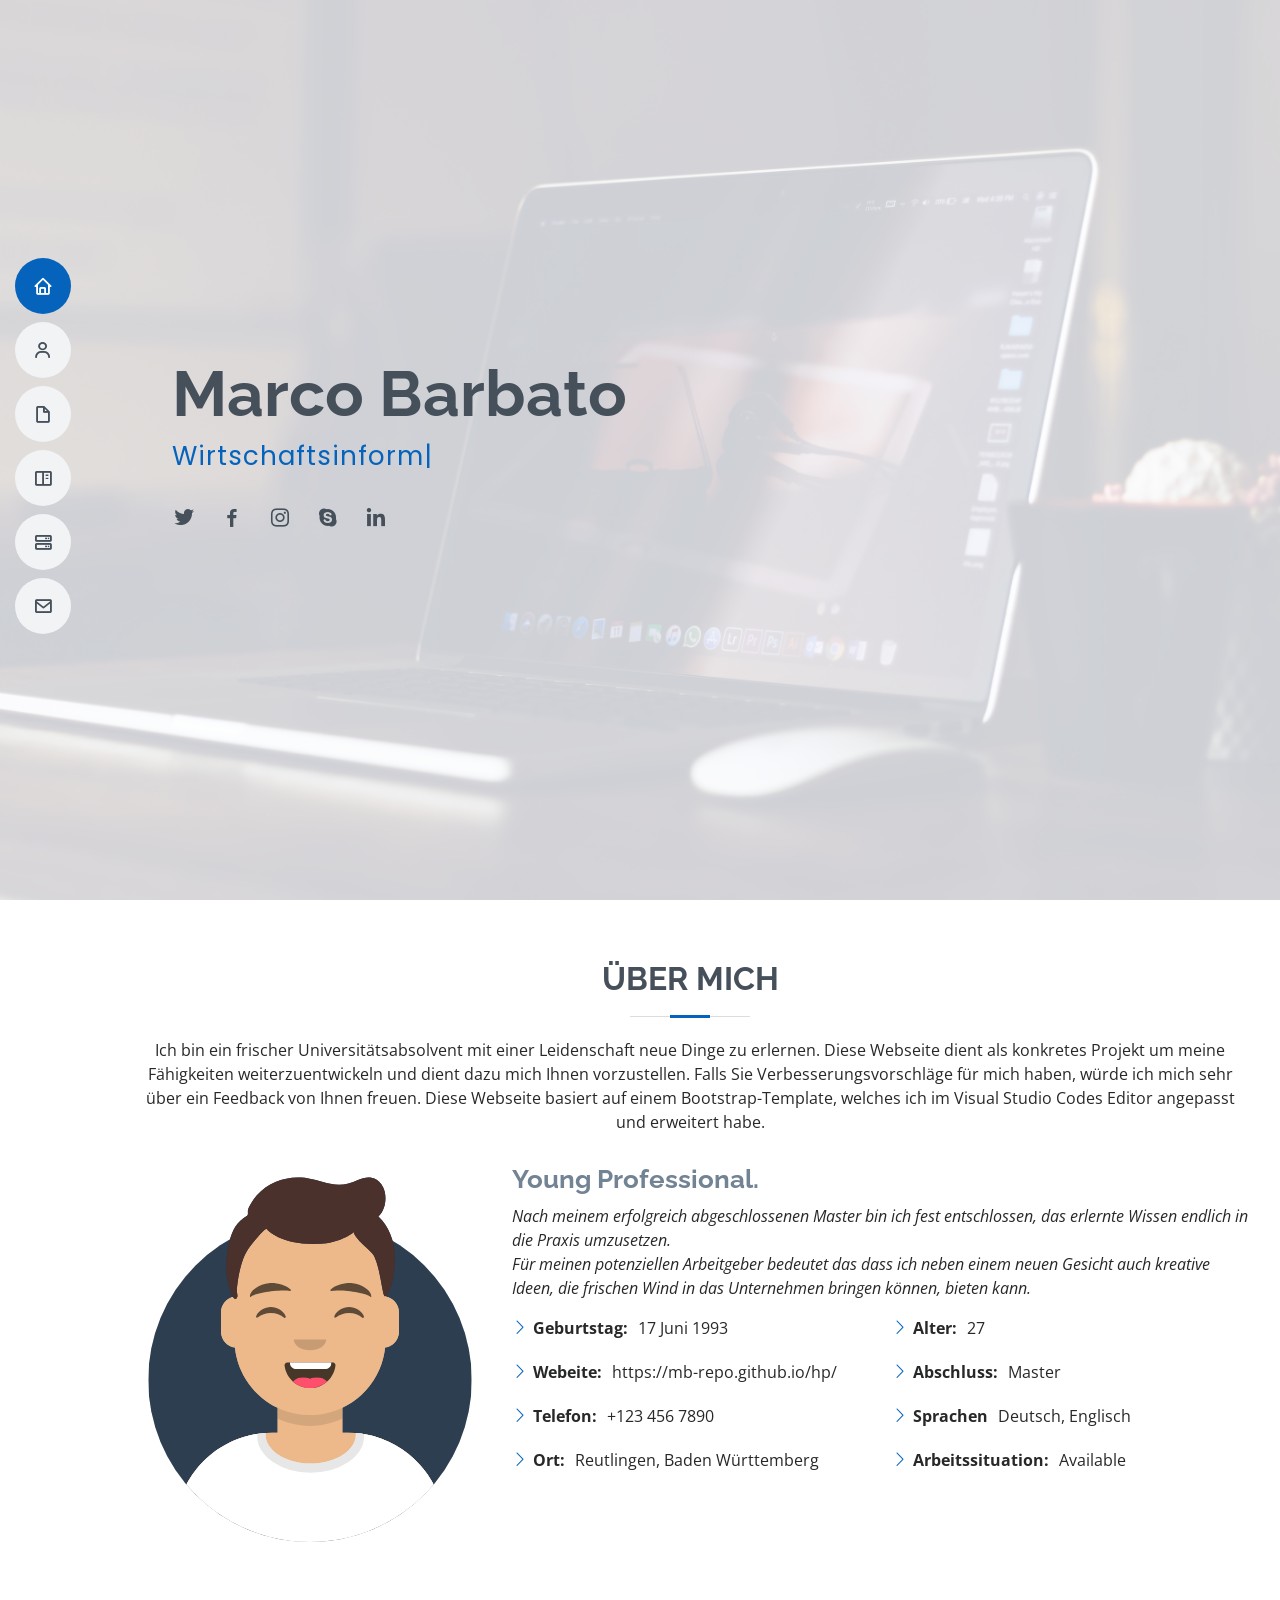
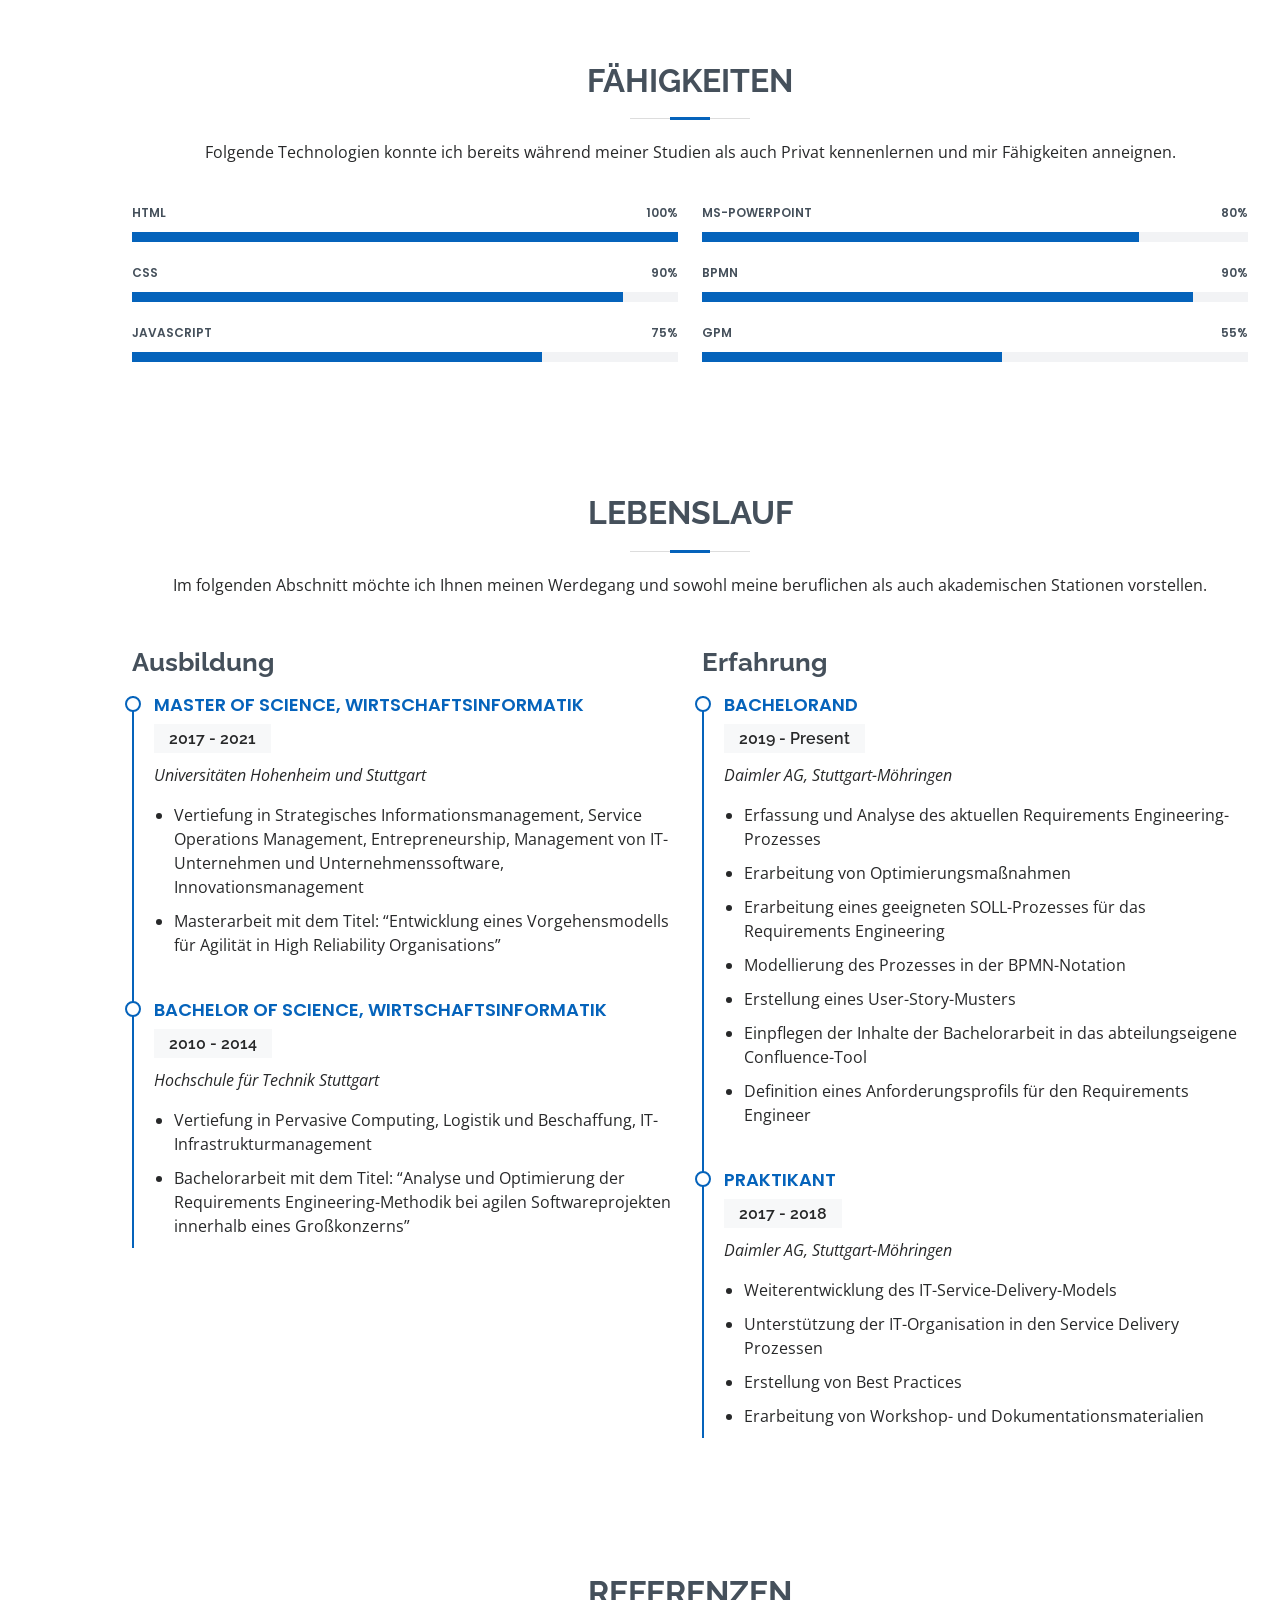
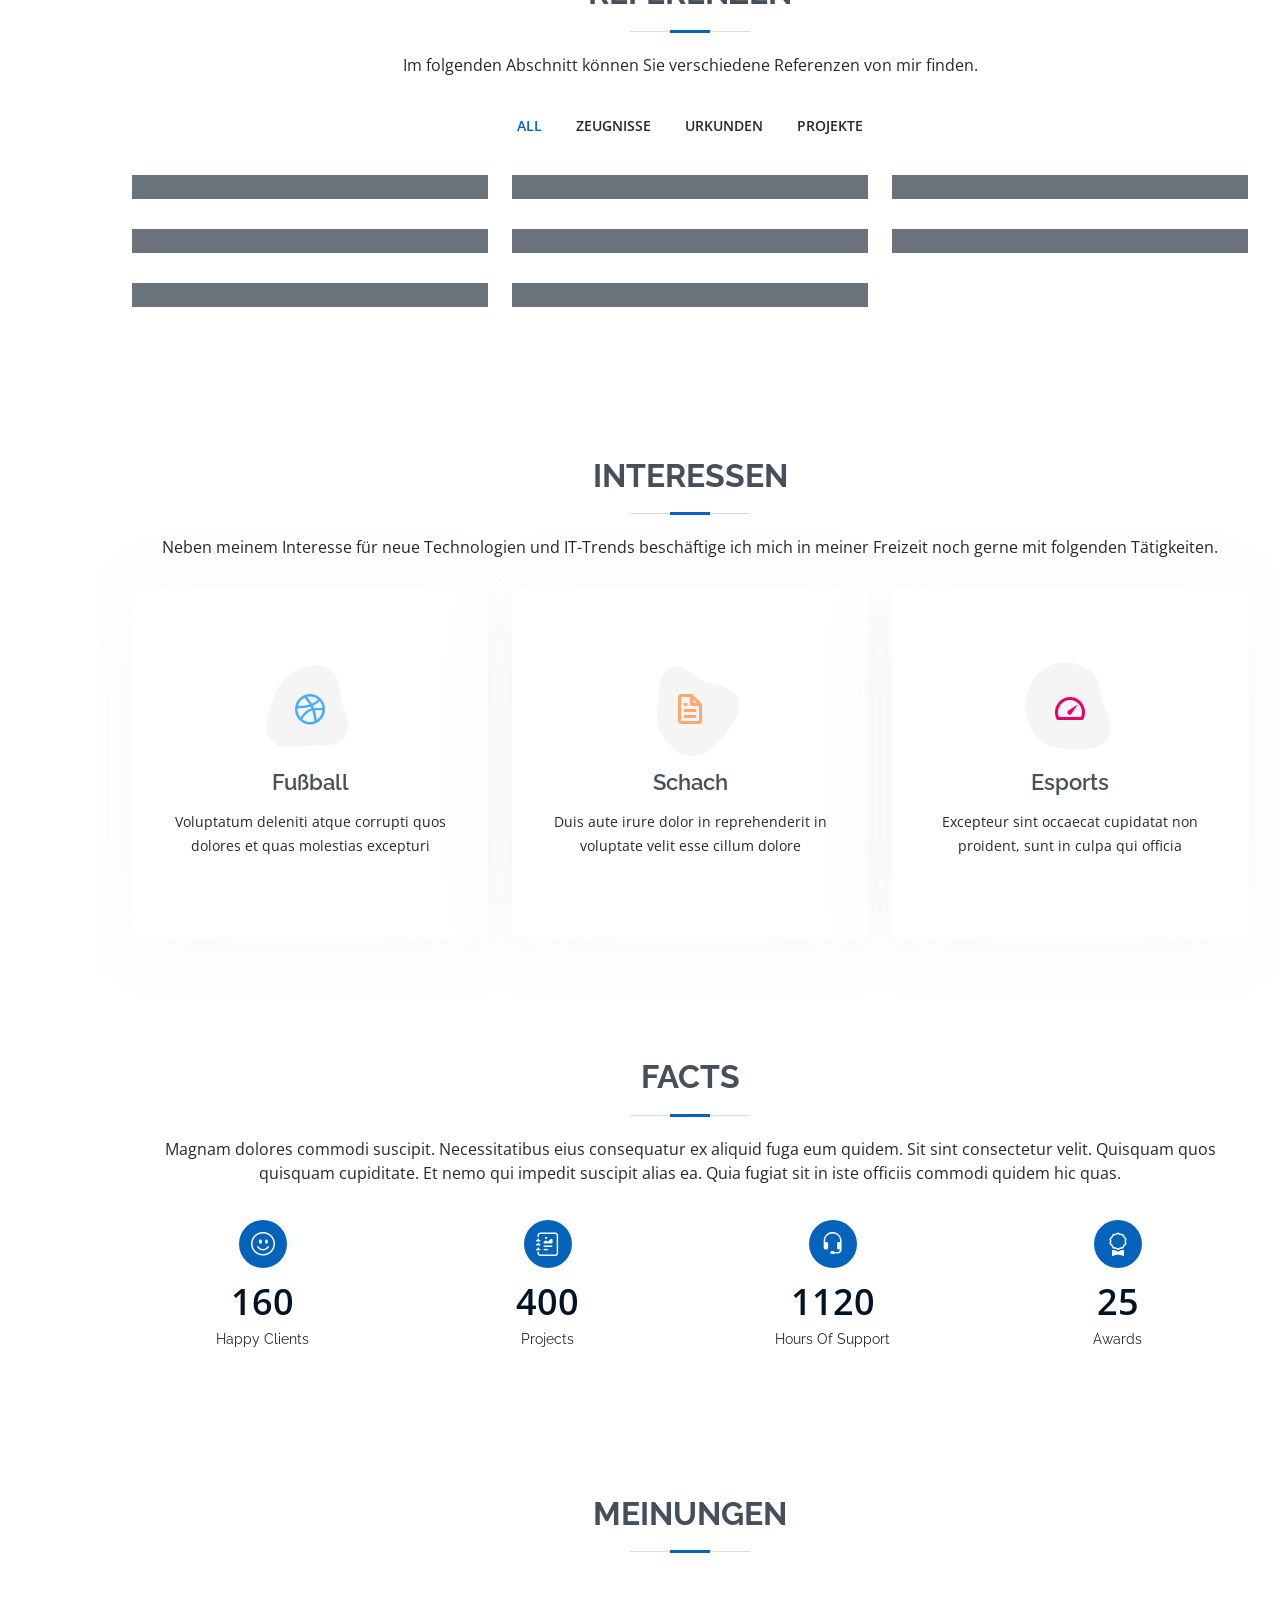
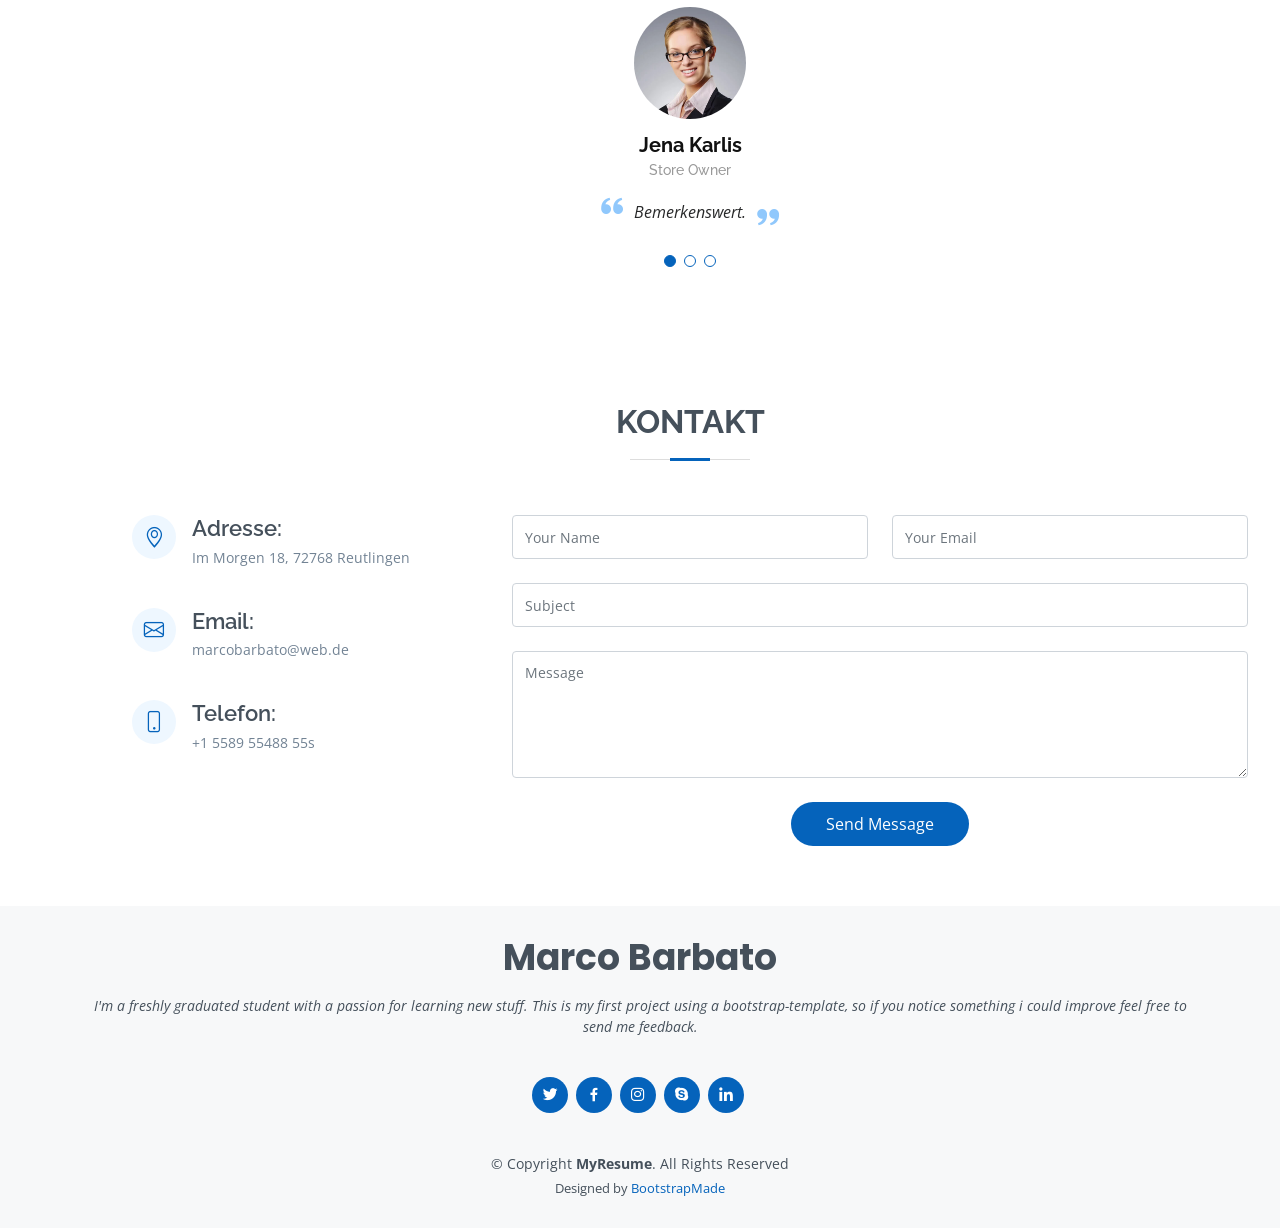
==== commit 2bc00faf: "Update Resume" ====
--- a/index.html
+++ b/index.html
@@ -5,7 +5,7 @@
   <meta charset="utf-8">
   <meta content="width=device-width, initial-scale=1.0" name="viewport">
 
-  <title>MyResume Bootstrap Template - Index</title>
+  <title>CV-MB</title>
   <meta content="" name="description">
   <meta content="" name="keywords">
 
@@ -46,11 +46,11 @@
     <nav id="navbar" class="navbar nav-menu">
       <ul>
         <li><a href="#hero" class="nav-link scrollto active"><i class="bx bx-home"></i> <span>Home</span></a></li>
-        <li><a href="#about" class="nav-link scrollto"><i class="bx bx-user"></i> <span>About</span></a></li>
-        <li><a href="#resume" class="nav-link scrollto"><i class="bx bx-file-blank"></i> <span>Resume</span></a></li>
-        <li><a href="#portfolio" class="nav-link scrollto"><i class="bx bx-book-content"></i> <span>Portfolio</span></a></li>
-        <li><a href="#services" class="nav-link scrollto"><i class="bx bx-server"></i> <span>Services</span></a></li>
-        <li><a href="#contact" class="nav-link scrollto"><i class="bx bx-envelope"></i> <span>Contact</span></a></li>
+        <li><a href="#about" class="nav-link scrollto"><i class="bx bx-user"></i> <span>Über Mich</span></a></li>
+        <li><a href="#resume" class="nav-link scrollto"><i class="bx bx-file-blank"></i> <span>Lebenslauf</span></a></li>
+        <li><a href="#portfolio" class="nav-link scrollto"><i class="bx bx-book-content"></i> <span>Referenzen</span></a></li>
+        <li><a href="#services" class="nav-link scrollto"><i class="bx bx-server"></i> <span>Interessen</span></a></li>
+        <li><a href="#contact" class="nav-link scrollto"><i class="bx bx-envelope"></i> <span>Kontakt</span></a></li>
       </ul>
     </nav><!-- .nav-menu -->
 
@@ -59,8 +59,8 @@
   <!-- ======= Hero Section ======= -->
   <section id="hero" class="d-flex flex-column justify-content-center">
     <div class="container" data-aos="zoom-in" data-aos-delay="100">
-      <h1>Brandon Johnson</h1>
-      <p>I'm <span class="typed" data-typed-items="Designer, Developer, Freelancer, Photographer"></span></p>
+      <h1>Marco Barbato</h1>
+      <p><span class="typed" data-typed-items="Wirtschaftsinformatiker, IT-Affinität, Technik-Enthusiast"></span></p>
       <div class="social-links">
         <a href="#" class="twitter"><i class="bx bxl-twitter"></i></a>
         <a href="#" class="facebook"><i class="bx bxl-facebook"></i></a>
@@ -78,103 +78,57 @@
       <div class="container" data-aos="fade-up">
 
         <div class="section-title">
-          <h2>About</h2>
-          <p>Magnam dolores commodi suscipit. Necessitatibus eius consequatur ex aliquid fuga eum quidem. Sit sint consectetur velit. Quisquam quos quisquam cupiditate. Et nemo qui impedit suscipit alias ea. Quia fugiat sit in iste officiis commodi quidem hic quas.</p>
+          <h2>Über Mich</h2>
+          <p> Ich bin ein frischer Universitätsabsolvent mit einer Leidenschaft neue Dinge zu erlernen. Diese Webseite dient als konkretes Projekt um meine Fähigkeiten weiterzuentwickeln und dient dazu mich Ihnen vorzustellen.
+            Falls Sie Verbesserungsvorschläge für mich haben, würde ich mich sehr über ein Feedback von Ihnen freuen. Diese Webseite basiert auf einem Bootstrap-Template, welches ich im Visual Studio Codes Editor angepasst und erweitert habe.
+            </p>
         </div>
 
         <div class="row">
           <div class="col-lg-4">
-            <img src="assets/img/profile-img.jpg" class="img-fluid" alt="">
+            <img src="assets/img/avatar.svg" class="img-fluid" alt="">
           </div>
           <div class="col-lg-8 pt-4 pt-lg-0 content">
-            <h3>UI/UX Designer &amp; Web Developer.</h3>
+            <h3> Young Professional.</h3>
             <p class="fst-italic">
-              Lorem ipsum dolor sit amet, consectetur adipiscing elit, sed do eiusmod tempor incididunt ut labore et dolore
-              magna aliqua.
+              Nach meinem erfolgreich abgeschlossenen Master bin ich fest entschlossen, 
+              das erlernte Wissen endlich in die Praxis umzusetzen. </br>
+              Für meinen potenziellen Arbeitgeber bedeutet das dass ich neben einem neuen Gesicht auch kreative Ideen, die frischen Wind in das Unternehmen bringen können, bieten kann. 
             </p>
             <div class="row">
               <div class="col-lg-6">
                 <ul>
-                  <li><i class="bi bi-chevron-right"></i> <strong>Birthday:</strong> <span>1 May 1995</span></li>
-                  <li><i class="bi bi-chevron-right"></i> <strong>Website:</strong> <span>www.example.com</span></li>
-                  <li><i class="bi bi-chevron-right"></i> <strong>Phone:</strong> <span>+123 456 7890</span></li>
-                  <li><i class="bi bi-chevron-right"></i> <strong>City:</strong> <span>New York, USA</span></li>
+                  <li><i class="bi bi-chevron-right"></i> <strong>Geburtstag:</strong> <span>17 Juni 1993</span></li>
+                  <li><i class="bi bi-chevron-right"></i> <strong>Webeite:</strong> <span>https://mb-repo.github.io/hp/</span></li>
+                  <li><i class="bi bi-chevron-right"></i> <strong>Telefon:</strong> <span>+123 456 7890</span></li>
+                  <li><i class="bi bi-chevron-right"></i> <strong>Ort:</strong> <span>Reutlingen, Baden Württemberg</span></li>
                 </ul>
               </div>
               <div class="col-lg-6">
                 <ul>
-                  <li><i class="bi bi-chevron-right"></i> <strong>Age:</strong> <span>30</span></li>
-                  <li><i class="bi bi-chevron-right"></i> <strong>Degree:</strong> <span>Master</span></li>
-                  <li><i class="bi bi-chevron-right"></i> <strong>PhEmailone:</strong> <span>email@example.com</span></li>
-                  <li><i class="bi bi-chevron-right"></i> <strong>Freelance:</strong> <span>Available</span></li>
+                  <li><i class="bi bi-chevron-right"></i> <strong>Alter:</strong> <span>27</span></li>
+                  <li><i class="bi bi-chevron-right"></i> <strong>Abschluss:</strong> <span>Master</span></li>
+                  <li><i class="bi bi-chevron-right"></i> <strong>Sprachen</strong> <span>Deutsch, Englisch</span></li>
+                  <li><i class="bi bi-chevron-right"></i> <strong>Arbeitssituation:</strong> <span>Available</span></li>
                 </ul>
               </div>
             </div>
-            <p>
-              Officiis eligendi itaque labore et dolorum mollitia officiis optio vero. Quisquam sunt adipisci omnis et ut. Nulla accusantium dolor incidunt officia tempore. Et eius omnis.
-              Cupiditate ut dicta maxime officiis quidem quia. Sed et consectetur qui quia repellendus itaque neque. Aliquid amet quidem ut quaerat cupiditate. Ab et eum qui repellendus omnis culpa magni laudantium dolores.
-            </p>
+            
           </div>
         </div>
 
       </div>
     </section><!-- End About Section -->
 
-    <!-- ======= Facts Section ======= -->
-    <section id="facts" class="facts">
-      <div class="container" data-aos="fade-up">
-
-        <div class="section-title">
-          <h2>Facts</h2>
-          <p>Magnam dolores commodi suscipit. Necessitatibus eius consequatur ex aliquid fuga eum quidem. Sit sint consectetur velit. Quisquam quos quisquam cupiditate. Et nemo qui impedit suscipit alias ea. Quia fugiat sit in iste officiis commodi quidem hic quas.</p>
-        </div>
-
-        <div class="row">
-
-          <div class="col-lg-3 col-md-6">
-            <div class="count-box">
-              <i class="bi bi-emoji-smile"></i>
-              <span data-purecounter-start="0" data-purecounter-end="232" data-purecounter-duration="1" class="purecounter"></span>
-              <p>Happy Clients</p>
-            </div>
-          </div>
-
-          <div class="col-lg-3 col-md-6 mt-5 mt-md-0">
-            <div class="count-box">
-              <i class="bi bi-journal-richtext"></i>
-              <span data-purecounter-start="0" data-purecounter-end="521" data-purecounter-duration="1" class="purecounter"></span>
-              <p>Projects</p>
-            </div>
-          </div>
-
-          <div class="col-lg-3 col-md-6 mt-5 mt-lg-0">
-            <div class="count-box">
-              <i class="bi bi-headset"></i>
-              <span data-purecounter-start="0" data-purecounter-end="1463" data-purecounter-duration="1" class="purecounter"></span>
-              <p>Hours Of Support</p>
-            </div>
-          </div>
-
-          <div class="col-lg-3 col-md-6 mt-5 mt-lg-0">
-            <div class="count-box">
-              <i class="bi bi-award"></i>
-              <span data-purecounter-start="0" data-purecounter-end="25" data-purecounter-duration="1" class="purecounter"></span>
-              <p>Awards</p>
-            </div>
-          </div>
-
-        </div>
-
-      </div>
-    </section><!-- End Facts Section -->
+
 
     <!-- ======= Skills Section ======= -->
     <section id="skills" class="skills section-bg">
       <div class="container" data-aos="fade-up">
 
         <div class="section-title">
-          <h2>Skills</h2>
-          <p>Magnam dolores commodi suscipit. Necessitatibus eius consequatur ex aliquid fuga eum quidem. Sit sint consectetur velit. Quisquam quos quisquam cupiditate. Et nemo qui impedit suscipit alias ea. Quia fugiat sit in iste officiis commodi quidem hic quas.</p>
+          <h2>Fähigkeiten</h2>
+          <p>Folgende Technologien konnte ich bereits während meiner Studien als auch Privat kennenlernen und mir Fähigkeiten anneignen.</p>
         </div>
 
         <div class="row skills-content">
@@ -207,21 +161,21 @@
           <div class="col-lg-6">
 
             <div class="progress">
-              <span class="skill">PHP <i class="val">80%</i></span>
+              <span class="skill">MS-Powerpoint <i class="val">80%</i></span>
               <div class="progress-bar-wrap">
                 <div class="progress-bar" role="progressbar" aria-valuenow="80" aria-valuemin="0" aria-valuemax="100"></div>
               </div>
             </div>
 
             <div class="progress">
-              <span class="skill">WordPress/CMS <i class="val">90%</i></span>
+              <span class="skill">BPMN <i class="val">90%</i></span>
               <div class="progress-bar-wrap">
                 <div class="progress-bar" role="progressbar" aria-valuenow="90" aria-valuemin="0" aria-valuemax="100"></div>
               </div>
             </div>
 
             <div class="progress">
-              <span class="skill">Photoshop <i class="val">55%</i></span>
+              <span class="skill">GPM <i class="val">55%</i></span>
               <div class="progress-bar-wrap">
                 <div class="progress-bar" role="progressbar" aria-valuenow="55" aria-valuemin="0" aria-valuemax="100"></div>
               </div>
@@ -239,60 +193,59 @@
       <div class="container" data-aos="fade-up">
 
         <div class="section-title">
-          <h2>Resume</h2>
-          <p>Magnam dolores commodi suscipit. Necessitatibus eius consequatur ex aliquid fuga eum quidem. Sit sint consectetur velit. Quisquam quos quisquam cupiditate. Et nemo qui impedit suscipit alias ea. Quia fugiat sit in iste officiis commodi quidem hic quas.</p>
+          <h2>Lebenslauf</h2>
+          <p> Im folgenden Abschnitt möchte ich Ihnen meinen Werdegang und sowohl meine beruflichen als auch akademischen Stationen vorstellen.</p>
         </div>
 
         <div class="row">
           <div class="col-lg-6">
-            <h3 class="resume-title">Sumary</h3>
-            <div class="resume-item pb-0">
-              <h4>Brandon Johnson</h4>
-              <p><em>Innovative and deadline-driven Graphic Designer with 3+ years of experience designing and developing user-centered digital/print marketing material from initial concept to final, polished deliverable.</em></p>
+            
+            <h3 class="resume-title">Ausbildung</h3>
+            <div class="resume-item">
+              <h4>Master of Science, Wirtschaftsinformatik</h4>
+              <h5>2017 - 2021</h5>
+              <p><em>Universitäten Hohenheim und Stuttgart</em></p>
               <ul>
-                <li>Portland par 127,Orlando, FL</li>
-                <li>(123) 456-7891</li>
-                <li>alice.barkley@example.com</li>
+                <li>Vertiefung in Strategisches Informationsmanagement, Service Operations Management, Entrepreneurship, Management von IT-Unternehmen und Unternehmenssoftware, Innovationsmanagement</li>
+                <li>Masterarbeit mit dem Titel: “Entwicklung eines Vorgehensmodells für Agilität in High Reliability Organisations”</li>
               </ul>
-            </div>
-
-            <h3 class="resume-title">Education</h3>
+              </div>
             <div class="resume-item">
-              <h4>Master of Fine Arts &amp; Graphic Design</h4>
-              <h5>2015 - 2016</h5>
-              <p><em>Rochester Institute of Technology, Rochester, NY</em></p>
-              <p>Qui deserunt veniam. Et sed aliquam labore tempore sed quisquam iusto autem sit. Ea vero voluptatum qui ut dignissimos deleniti nerada porti sand markend</p>
-            </div>
+              <h4>Bachelor of Science, Wirtschaftsinformatik</h4>
+              <h5>2010 - 2014</h5>
+              <p><em>Hochschule für Technik Stuttgart</em></p>
+              <ul>
+              <li>Vertiefung in Pervasive Computing, Logistik und Beschaffung, IT-Infrastrukturmanagement</li>
+              <li>Bachelorarbeit mit dem Titel: “Analyse und Optimierung der Requirements Engineering-Methodik bei agilen Softwareprojekten innerhalb eines Großkonzerns”</li>
+              </ul>
+              </div>
+          </div>
+          <div class="col-lg-6">
+            <h3 class="resume-title">Erfahrung</h3>
             <div class="resume-item">
-              <h4>Bachelor of Fine Arts &amp; Graphic Design</h4>
-              <h5>2010 - 2014</h5>
-              <p><em>Rochester Institute of Technology, Rochester, NY</em></p>
-              <p>Quia nobis sequi est occaecati aut. Repudiandae et iusto quae reiciendis et quis Eius vel ratione eius unde vitae rerum voluptates asperiores voluptatem Earum molestiae consequatur neque etlon sader mart dila</p>
-            </div>
-          </div>
-          <div class="col-lg-6">
-            <h3 class="resume-title">Professional Experience</h3>
+              <h4>Bachelorand</h4>
+              <h5>2019 - Present</h5>
+              <p><em>Daimler AG, Stuttgart-Möhringen </em></p>
+              <ul>
+                <li>Erfassung und Analyse des aktuellen Requirements Engineering-Prozesses</li>
+                <li>Erarbeitung von Optimierungsmaßnahmen</li>
+                <li>Erarbeitung eines geeigneten SOLL-Prozesses für das Requirements Engineering</li>
+                <li>Modellierung des Prozesses in der BPMN-Notation</li>
+                <li>Erstellung eines User-Story-Musters</li>
+                <li>Einpflegen der Inhalte der Bachelorarbeit in das abteilungseigene Confluence-Tool</li>
+                <li>Definition eines Anforderungsprofils für den Requirements Engineer	</li>
+            </ul>
+            </div>
             <div class="resume-item">
-              <h4>Senior graphic design specialist</h4>
-              <h5>2019 - Present</h5>
-              <p><em>Experion, New York, NY </em></p>
+              <h4>Praktikant</h4>
+              <h5>2017 - 2018</h5>
+              <p><em>Daimler AG, Stuttgart-Möhringen</em></p>
               <ul>
-                <li>Lead in the design, development, and implementation of the graphic, layout, and production communication materials</li>
-                <li>Delegate tasks to the 7 members of the design team and provide counsel on all aspects of the project. </li>
-                <li>Supervise the assessment of all graphic materials in order to ensure quality and accuracy of the design</li>
-                <li>Oversee the efficient use of production project budgets ranging from $2,000 - $25,000</li>
-              </ul>
-            </div>
-            <div class="resume-item">
-              <h4>Graphic design specialist</h4>
-              <h5>2017 - 2018</h5>
-              <p><em>Stepping Stone Advertising, New York, NY</em></p>
-              <ul>
-                <li>Developed numerous marketing programs (logos, brochures,infographics, presentations, and advertisements).</li>
-                <li>Managed up to 5 projects or tasks at a given time while under pressure</li>
-                <li>Recommended and consulted with clients on the most appropriate graphic design</li>
-                <li>Created 4+ design presentations and proposals a month for clients and account managers</li>
-              </ul>
+                <li>Weiterentwicklung des IT-Service-Delivery-Models</li>
+                <li>Unterstützung der IT-Organisation in den Service Delivery Prozessen</li>
+                <li>Erstellung von Best Practices</li>
+                <li>Erarbeitung von Workshop- und Dokumentationsmaterialien 	</li>
+            </ul>
             </div>
           </div>
         </div>
@@ -305,17 +258,17 @@
       <div class="container" data-aos="fade-up">
 
         <div class="section-title">
-          <h2>Portfolio</h2>
-          <p>Magnam dolores commodi suscipit. Necessitatibus eius consequatur ex aliquid fuga eum quidem. Sit sint consectetur velit. Quisquam quos quisquam cupiditate. Et nemo qui impedit suscipit alias ea. Quia fugiat sit in iste officiis commodi quidem hic quas.</p>
+          <h2>Referenzen</h2>
+          <p>Im folgenden Abschnitt können Sie verschiedene Referenzen von mir finden.</p>
         </div>
 
         <div class="row">
           <div class="col-lg-12 d-flex justify-content-center" data-aos="fade-up" data-aos-delay="100">
             <ul id="portfolio-flters">
               <li data-filter="*" class="filter-active">All</li>
-              <li data-filter=".filter-app">App</li>
-              <li data-filter=".filter-card">Card</li>
-              <li data-filter=".filter-web">Web</li>
+              <li data-filter=".filter-app">Zeugnisse</li>
+              <li data-filter=".filter-card">Urkunden</li>
+              <li data-filter=".filter-web">Projekte</li>
             </ul>
           </div>
         </div>
@@ -434,19 +387,7 @@
             </div>
           </div>
 
-          <div class="col-lg-4 col-md-6 portfolio-item filter-web">
-            <div class="portfolio-wrap">
-              <img src="assets/img/portfolio/portfolio-9.jpg" class="img-fluid" alt="">
-              <div class="portfolio-info">
-                <h4>Web 3</h4>
-                <p>Web</p>
-                <div class="portfolio-links">
-                  <a href="assets/img/portfolio/portfolio-9.jpg" data-gallery="portfolioGallery" class="portfolio-lightbox" title="Web 3"><i class="bx bx-plus"></i></a>
-                  <a href="portfolio-details.html" class="portfolio-details-lightbox" data-glightbox="type: external" title="Portfolio Details"><i class="bx bx-link"></i></a>
-                </div>
-              </div>
-            </div>
-          </div>
+        
 
         </div>
 
@@ -458,8 +399,8 @@
       <div class="container" data-aos="fade-up">
 
         <div class="section-title">
-          <h2>Services</h2>
-          <p>Magnam dolores commodi suscipit. Necessitatibus eius consequatur ex aliquid fuga eum quidem. Sit sint consectetur velit. Quisquam quos quisquam cupiditate. Et nemo qui impedit suscipit alias ea. Quia fugiat sit in iste officiis commodi quidem hic quas.</p>
+          <h2>Interessen</h2>
+          <p>Neben meinem Interesse für neue Technologien und IT-Trends beschäftige ich mich in meiner Freizeit noch gerne mit folgenden Tätigkeiten.</p>
         </div>
 
         <div class="row">
@@ -472,7 +413,7 @@
                 </svg>
                 <i class="bx bxl-dribbble"></i>
               </div>
-              <h4><a href="">Lorem Ipsum</a></h4>
+              <h4><a href="">Fußball</a></h4>
               <p>Voluptatum deleniti atque corrupti quos dolores et quas molestias excepturi</p>
             </div>
           </div>
@@ -485,7 +426,7 @@
                 </svg>
                 <i class="bx bx-file"></i>
               </div>
-              <h4><a href="">Sed Perspiciatis</a></h4>
+              <h4><a href="">Schach</a></h4>
               <p>Duis aute irure dolor in reprehenderit in voluptate velit esse cillum dolore</p>
             </div>
           </div>
@@ -498,91 +439,73 @@
                 </svg>
                 <i class="bx bx-tachometer"></i>
               </div>
-              <h4><a href="">Magni Dolores</a></h4>
+              <h4><a href="">Esports</a></h4>
               <p>Excepteur sint occaecat cupidatat non proident, sunt in culpa qui officia</p>
             </div>
           </div>
-
-          <div class="col-lg-4 col-md-6 d-flex align-items-stretch mt-4" data-aos="zoom-in" data-aos-delay="100">
-            <div class="icon-box iconbox-yellow">
-              <div class="icon">
-                <svg width="100" height="100" viewBox="0 0 600 600" xmlns="http://www.w3.org/2000/svg">
-                  <path stroke="none" stroke-width="0" fill="#f5f5f5" d="M300,503.46388370962813C374.79870501325706,506.71871716319447,464.8034551963731,527.1746412648533,510.4981551193396,467.86667711651364C555.9287308511215,408.9015244558933,512.6030010748507,327.5744911775523,490.211057578863,256.5855673507754C471.097692560561,195.9906835881958,447.69079081568157,138.11976852964426,395.19560036434837,102.3242989838813C329.3053358748298,57.3949838291264,248.02791733380457,8.279543830951368,175.87071277845988,42.242879143198664C103.41431057327972,76.34704239035025,93.79494320519305,170.9812938413882,81.28167332365135,250.07896920659033C70.17666984294237,320.27484674793965,64.84698225790005,396.69656628748305,111.28512138212992,450.4950937839243C156.20124167950087,502.5303643271138,231.32542653798444,500.4755392045468,300,503.46388370962813"></path>
-                </svg>
-                <i class="bx bx-layer"></i>
-              </div>
-              <h4><a href="">Nemo Enim</a></h4>
-              <p>At vero eos et accusamus et iusto odio dignissimos ducimus qui blanditiis</p>
-            </div>
-          </div>
-
-          <div class="col-lg-4 col-md-6 d-flex align-items-stretch mt-4" data-aos="zoom-in" data-aos-delay="200">
-            <div class="icon-box iconbox-red">
-              <div class="icon">
-                <svg width="100" height="100" viewBox="0 0 600 600" xmlns="http://www.w3.org/2000/svg">
-                  <path stroke="none" stroke-width="0" fill="#f5f5f5" d="M300,532.3542879108572C369.38199826031484,532.3153073249985,429.10787420159085,491.63046689027357,474.5244479745417,439.17860296908856C522.8885846962883,383.3225815378663,569.1668002868075,314.3205725914397,550.7432151929288,242.7694973846089C532.6665558377875,172.5657663291529,456.2379748765914,142.6223662098291,390.3689995646985,112.34683881706744C326.66090330228417,83.06452184765237,258.84405631176094,53.51806209861945,193.32584062364296,78.48882559362697C121.61183558270385,105.82097193414197,62.805066853699245,167.19869350419734,48.57481801355237,242.6138429142374C34.843463184063346,315.3850353017275,76.69343916112496,383.4422959591041,125.22947124332185,439.3748458443577C170.7312796277747,491.8107796887764,230.57421082200815,532.3932930995766,300,532.3542879108572"></path>
-                </svg>
-                <i class="bx bx-slideshow"></i>
-              </div>
-              <h4><a href="">Dele Cardo</a></h4>
-              <p>Quis consequatur saepe eligendi voluptatem consequatur dolor consequuntur</p>
-            </div>
-          </div>
-
-          <div class="col-lg-4 col-md-6 d-flex align-items-stretch mt-4" data-aos="zoom-in" data-aos-delay="300">
-            <div class="icon-box iconbox-teal">
-              <div class="icon">
-                <svg width="100" height="100" viewBox="0 0 600 600" xmlns="http://www.w3.org/2000/svg">
-                  <path stroke="none" stroke-width="0" fill="#f5f5f5" d="M300,566.797414625762C385.7384707136149,576.1784315230908,478.7894351017131,552.8928747891023,531.9192734346935,484.94944893311C584.6109503024035,417.5663521118492,582.489472248146,322.67544863468447,553.9536738515405,242.03673114598146C529.1557734026468,171.96086150256528,465.24506316201064,127.66468636344209,395.9583748389544,100.7403814666027C334.2173773831606,76.7482773500951,269.4350130405921,84.62216499799875,207.1952322260088,107.2889140133804C132.92018162631612,134.33871894543012,41.79353780512637,160.00259165414826,22.644507872594943,236.69541883565114C3.319112789854554,314.0945973066697,72.72355303640163,379.243833228382,124.04198916343866,440.3218312028393C172.9286146004772,498.5055451809895,224.45579914871206,558.5317968840102,300,566.797414625762"></path>
-                </svg>
-                <i class="bx bx-arch"></i>
-              </div>
-              <h4><a href="">Divera Don</a></h4>
-              <p>Modi nostrum vel laborum. Porro fugit error sit minus sapiente sit aspernatur</p>
-            </div>
-          </div>
-
         </div>
 
       </div>
     </section><!-- End Services Section -->
+
+      <!-- ======= Facts Section ======= -->
+      <section id="facts" class="facts">
+        <div class="container" data-aos="fade-up">
+  
+          <div class="section-title">
+            <h2>Facts</h2>
+            <p>Magnam dolores commodi suscipit. Necessitatibus eius consequatur ex aliquid fuga eum quidem. Sit sint consectetur velit. Quisquam quos quisquam cupiditate. Et nemo qui impedit suscipit alias ea. Quia fugiat sit in iste officiis commodi quidem hic quas.</p>
+          </div>
+  
+          <div class="row">
+  
+            <div class="col-lg-3 col-md-6">
+              <div class="count-box">
+                <i class="bi bi-emoji-smile"></i>
+                <span data-purecounter-start="0" data-purecounter-end="232" data-purecounter-duration="1" class="purecounter"></span>
+                <p>Happy Clients</p>
+              </div>
+            </div>
+  
+            <div class="col-lg-3 col-md-6 mt-5 mt-md-0">
+              <div class="count-box">
+                <i class="bi bi-journal-richtext"></i>
+                <span data-purecounter-start="0" data-purecounter-end="521" data-purecounter-duration="1" class="purecounter"></span>
+                <p>Projects</p>
+              </div>
+            </div>
+  
+            <div class="col-lg-3 col-md-6 mt-5 mt-lg-0">
+              <div class="count-box">
+                <i class="bi bi-headset"></i>
+                <span data-purecounter-start="0" data-purecounter-end="1463" data-purecounter-duration="1" class="purecounter"></span>
+                <p>Hours Of Support</p>
+              </div>
+            </div>
+  
+            <div class="col-lg-3 col-md-6 mt-5 mt-lg-0">
+              <div class="count-box">
+                <i class="bi bi-award"></i>
+                <span data-purecounter-start="0" data-purecounter-end="25" data-purecounter-duration="1" class="purecounter"></span>
+                <p>Awards</p>
+              </div>
+            </div>
+  
+          </div>
+  
+        </div>
+      </section><!-- End Facts Section -->
 
     <!-- ======= Testimonials Section ======= -->
     <section id="testimonials" class="testimonials section-bg">
       <div class="container" data-aos="fade-up">
 
         <div class="section-title">
-          <h2>Testimonials</h2>
+          <h2>Meinungen</h2>
         </div>
 
         <div class="testimonials-slider swiper-container" data-aos="fade-up" data-aos-delay="100">
           <div class="swiper-wrapper">
-
-            <div class="swiper-slide">
-              <div class="testimonial-item">
-                <img src="assets/img/testimonials/testimonials-1.jpg" class="testimonial-img" alt="">
-                <h3>Saul Goodman</h3>
-                <h4>Ceo &amp; Founder</h4>
-                <p>
-                  <i class="bx bxs-quote-alt-left quote-icon-left"></i>
-                  Proin iaculis purus consequat sem cure digni ssim donec porttitora entum suscipit rhoncus. Accusantium quam, ultricies eget id, aliquam eget nibh et. Maecen aliquam, risus at semper.
-                  <i class="bx bxs-quote-alt-right quote-icon-right"></i>
-                </p>
-              </div>
-            </div><!-- End testimonial item -->
-
-            <div class="swiper-slide">
-              <div class="testimonial-item">
-                <img src="assets/img/testimonials/testimonials-2.jpg" class="testimonial-img" alt="">
-                <h3>Sara Wilsson</h3>
-                <h4>Designer</h4>
-                <p>
-                  <i class="bx bxs-quote-alt-left quote-icon-left"></i>
-                  Export tempor illum tamen malis malis eram quae irure esse labore quem cillum quid cillum eram malis quorum velit fore eram velit sunt aliqua noster fugiat irure amet legam anim culpa.
-                  <i class="bx bxs-quote-alt-right quote-icon-right"></i>
-                </p>
-              </div>
-            </div><!-- End testimonial item -->
 
             <div class="swiper-slide">
               <div class="testimonial-item">
@@ -591,7 +514,7 @@
                 <h4>Store Owner</h4>
                 <p>
                   <i class="bx bxs-quote-alt-left quote-icon-left"></i>
-                  Enim nisi quem export duis labore cillum quae magna enim sint quorum nulla quem veniam duis minim tempor labore quem eram duis noster aute amet eram fore quis sint minim.
+                  Bemerkenswert.
                   <i class="bx bxs-quote-alt-right quote-icon-right"></i>
                 </p>
               </div>
@@ -604,7 +527,7 @@
                 <h4>Freelancer</h4>
                 <p>
                   <i class="bx bxs-quote-alt-left quote-icon-left"></i>
-                  Fugiat enim eram quae cillum dolore dolor amet nulla culpa multos export minim fugiat minim velit minim dolor enim duis veniam ipsum anim magna sunt elit fore quem dolore labore illum veniam.
+                  #1 in Sachen Auto Chess.
                   <i class="bx bxs-quote-alt-right quote-icon-right"></i>
                 </p>
               </div>
@@ -617,7 +540,7 @@
                 <h4>Entrepreneur</h4>
                 <p>
                   <i class="bx bxs-quote-alt-left quote-icon-left"></i>
-                  Quis quorum aliqua sint quem legam fore sunt eram irure aliqua veniam tempor noster veniam enim culpa labore duis sunt culpa nulla illum cillum fugiat legam esse veniam culpa fore nisi cillum quid.
+                  Krasser Typ.
                   <i class="bx bxs-quote-alt-right quote-icon-right"></i>
                 </p>
               </div>
@@ -635,7 +558,7 @@
       <div class="container" data-aos="fade-up">
 
         <div class="section-title">
-          <h2>Contact</h2>
+          <h2>Kontakt</h2>
         </div>
 
         <div class="row mt-1">
@@ -644,19 +567,19 @@
             <div class="info">
               <div class="address">
                 <i class="bi bi-geo-alt"></i>
-                <h4>Location:</h4>
-                <p>A108 Adam Street, New York, NY 535022</p>
+                <h4>Adresse:</h4>
+                <p>Im Morgen 18, 72768 Reutlingen</p>
               </div>
 
               <div class="email">
                 <i class="bi bi-envelope"></i>
                 <h4>Email:</h4>
-                <p>info@example.com</p>
+                <p>marcobarbato@web.de</p>
               </div>
 
               <div class="phone">
                 <i class="bi bi-phone"></i>
-                <h4>Call:</h4>
+                <h4>Telefon:</h4>
                 <p>+1 5589 55488 55s</p>
               </div>
 
@@ -701,8 +624,9 @@
   <!-- ======= Footer ======= -->
   <footer id="footer">
     <div class="container">
-      <h3>Brandon Johnson</h3>
-      <p>Et aut eum quis fuga eos sunt ipsa nihil. Labore corporis magni eligendi fuga maxime saepe commodi placeat.</p>
+      <h3>Marco Barbato</h3>
+      <p>I'm a freshly graduated student with a passion for learning new stuff. This is my first project using a bootstrap-template, 
+        so if you notice something i could improve feel free to send me feedback.</p>
       <div class="social-links">
         <a href="#" class="twitter"><i class="bx bxl-twitter"></i></a>
         <a href="#" class="facebook"><i class="bx bxl-facebook"></i></a>
--- a/assets/css/style.css
+++ b/assets/css/style.css
@@ -262,7 +262,7 @@
 #hero {
   width: 100%;
   height: 100vh;
-  background: url("../img/hero-bg.jpg") top right no-repeat;
+  background: url("../img/laptop.jpg") top right no-repeat;
   background-size: cover;
   position: relative;
 }
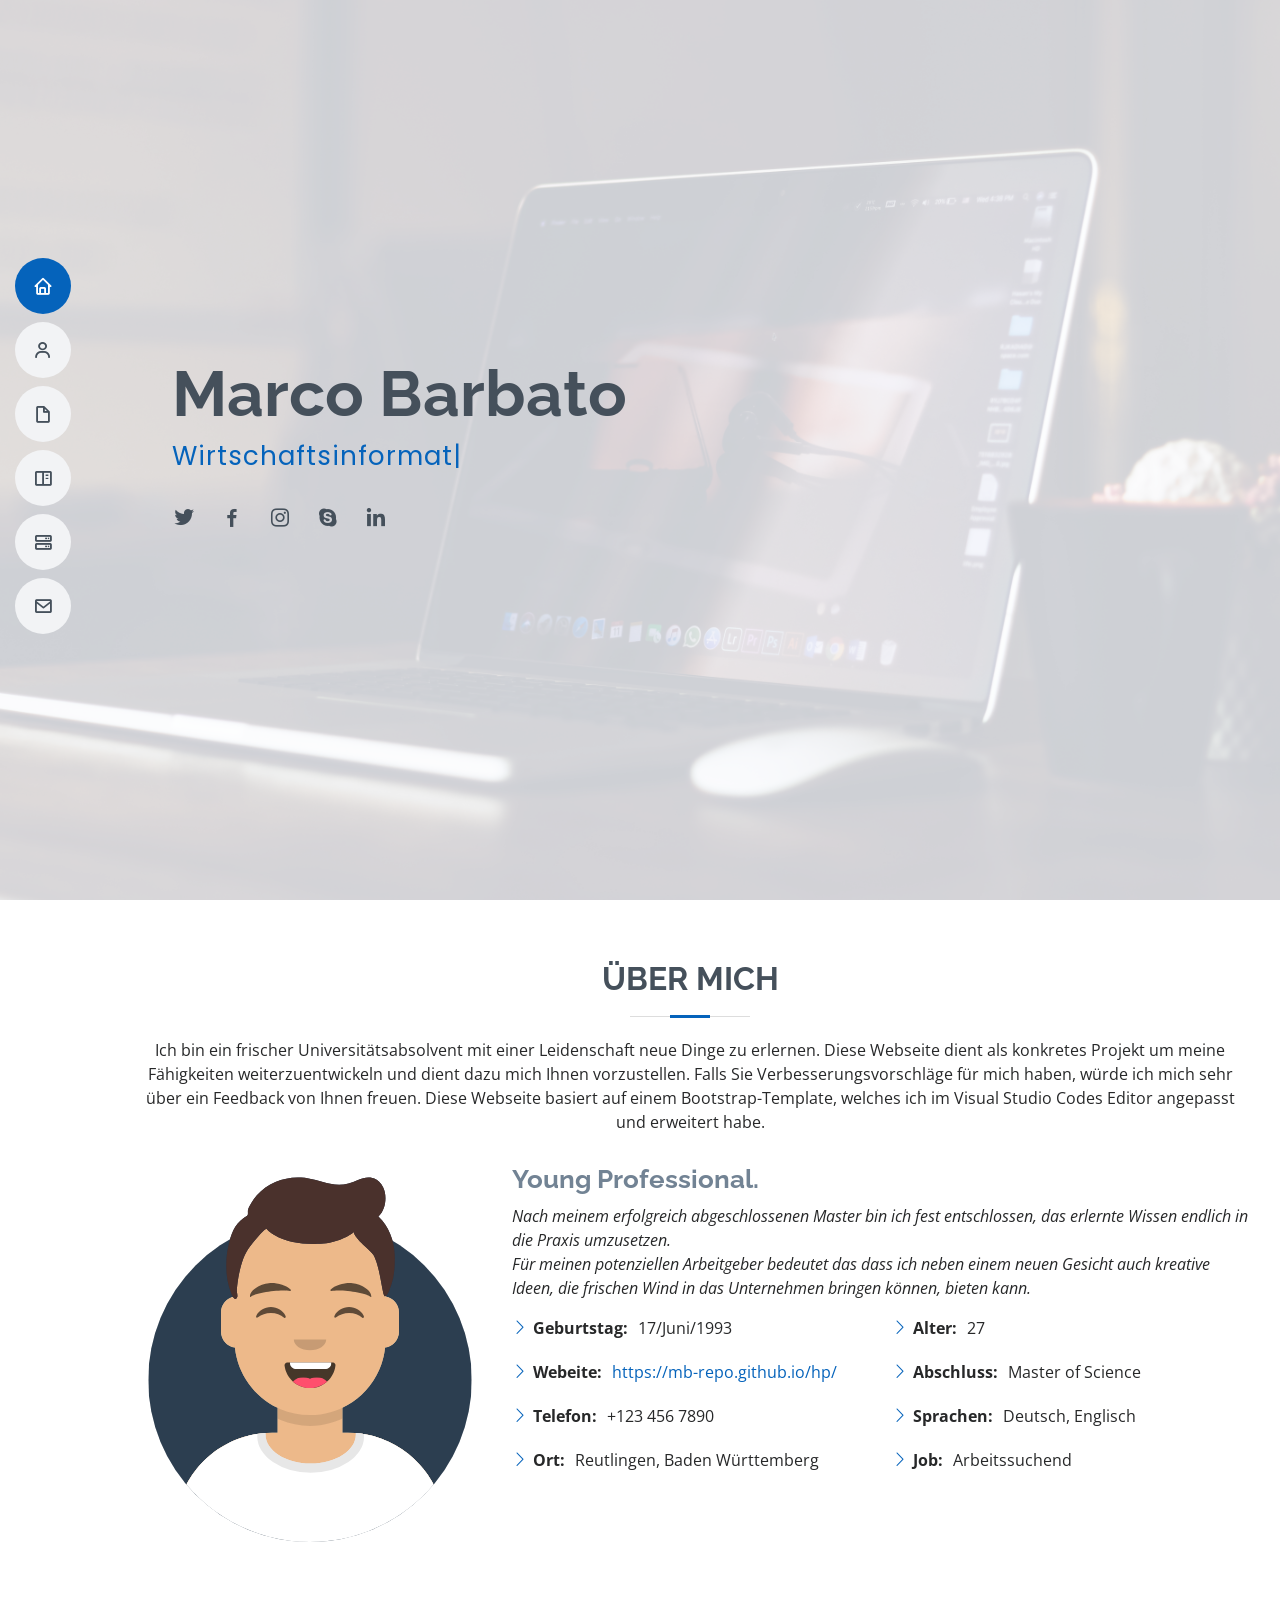
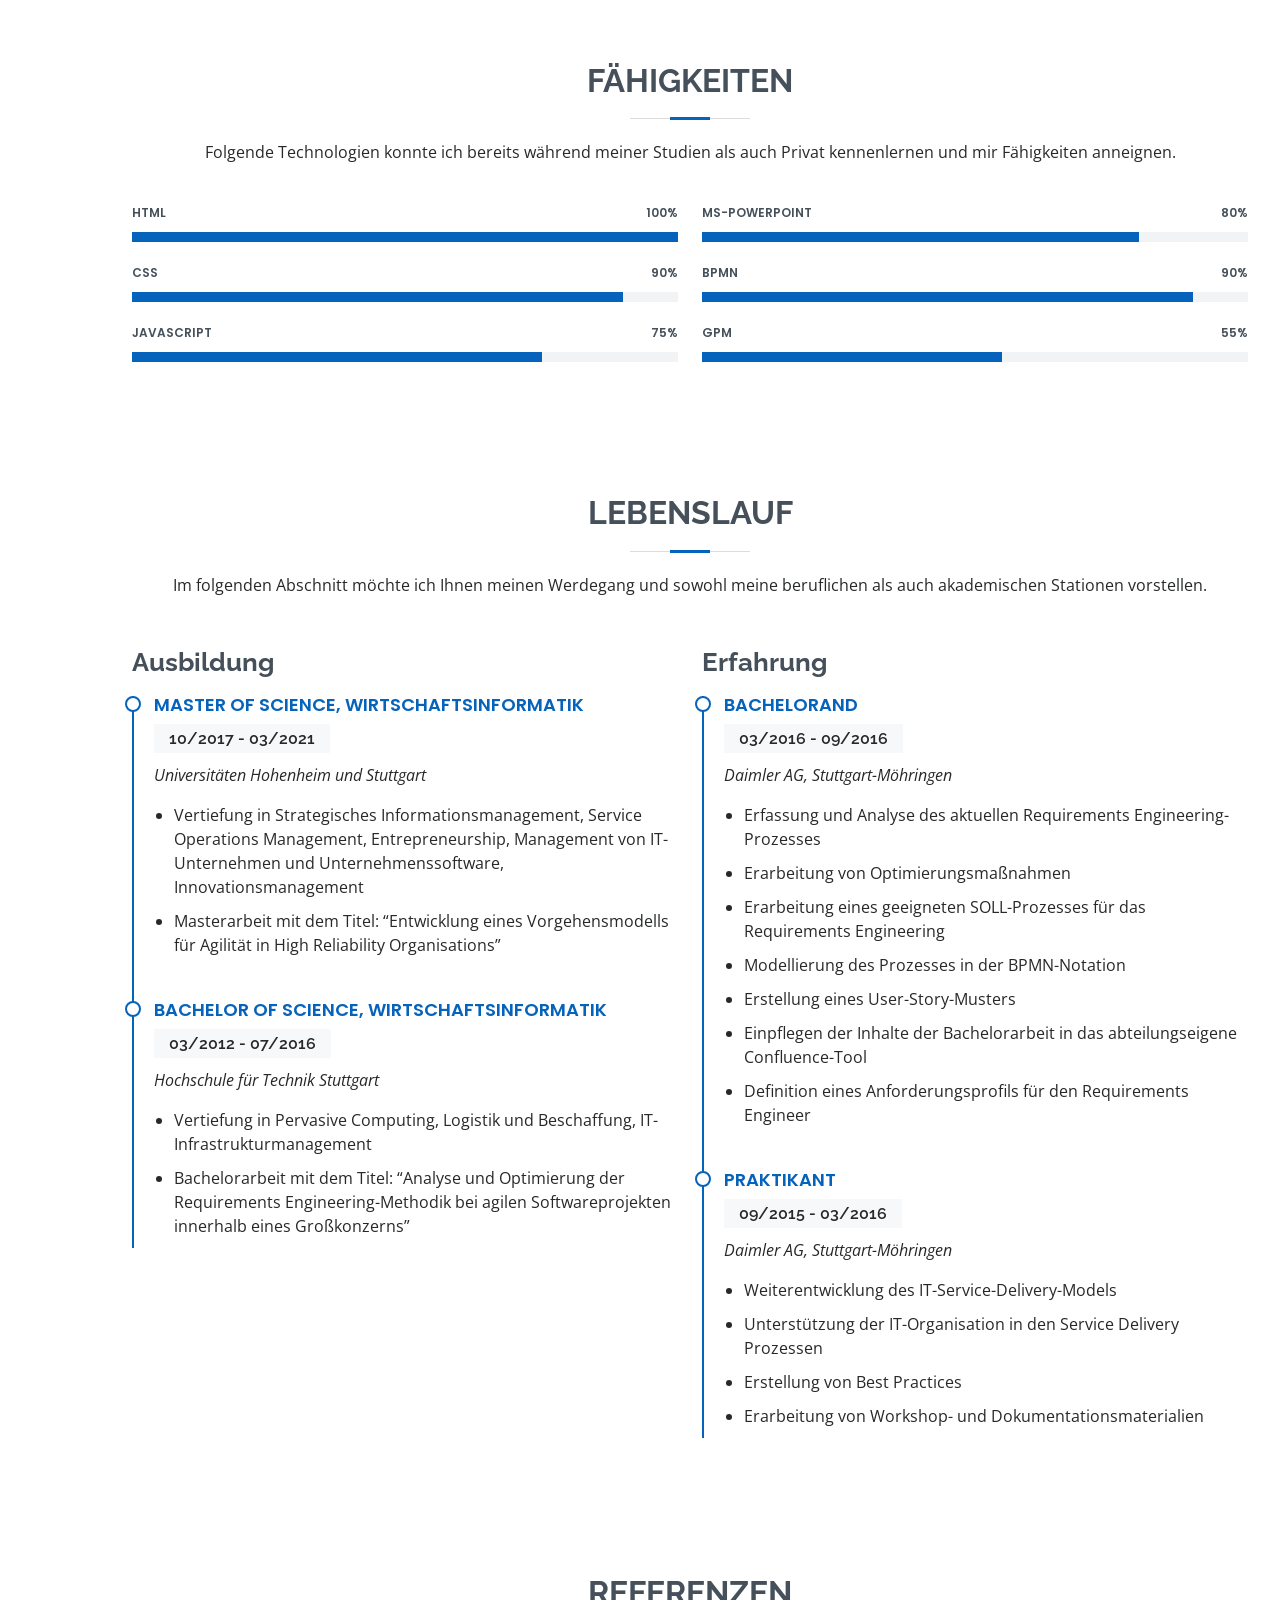
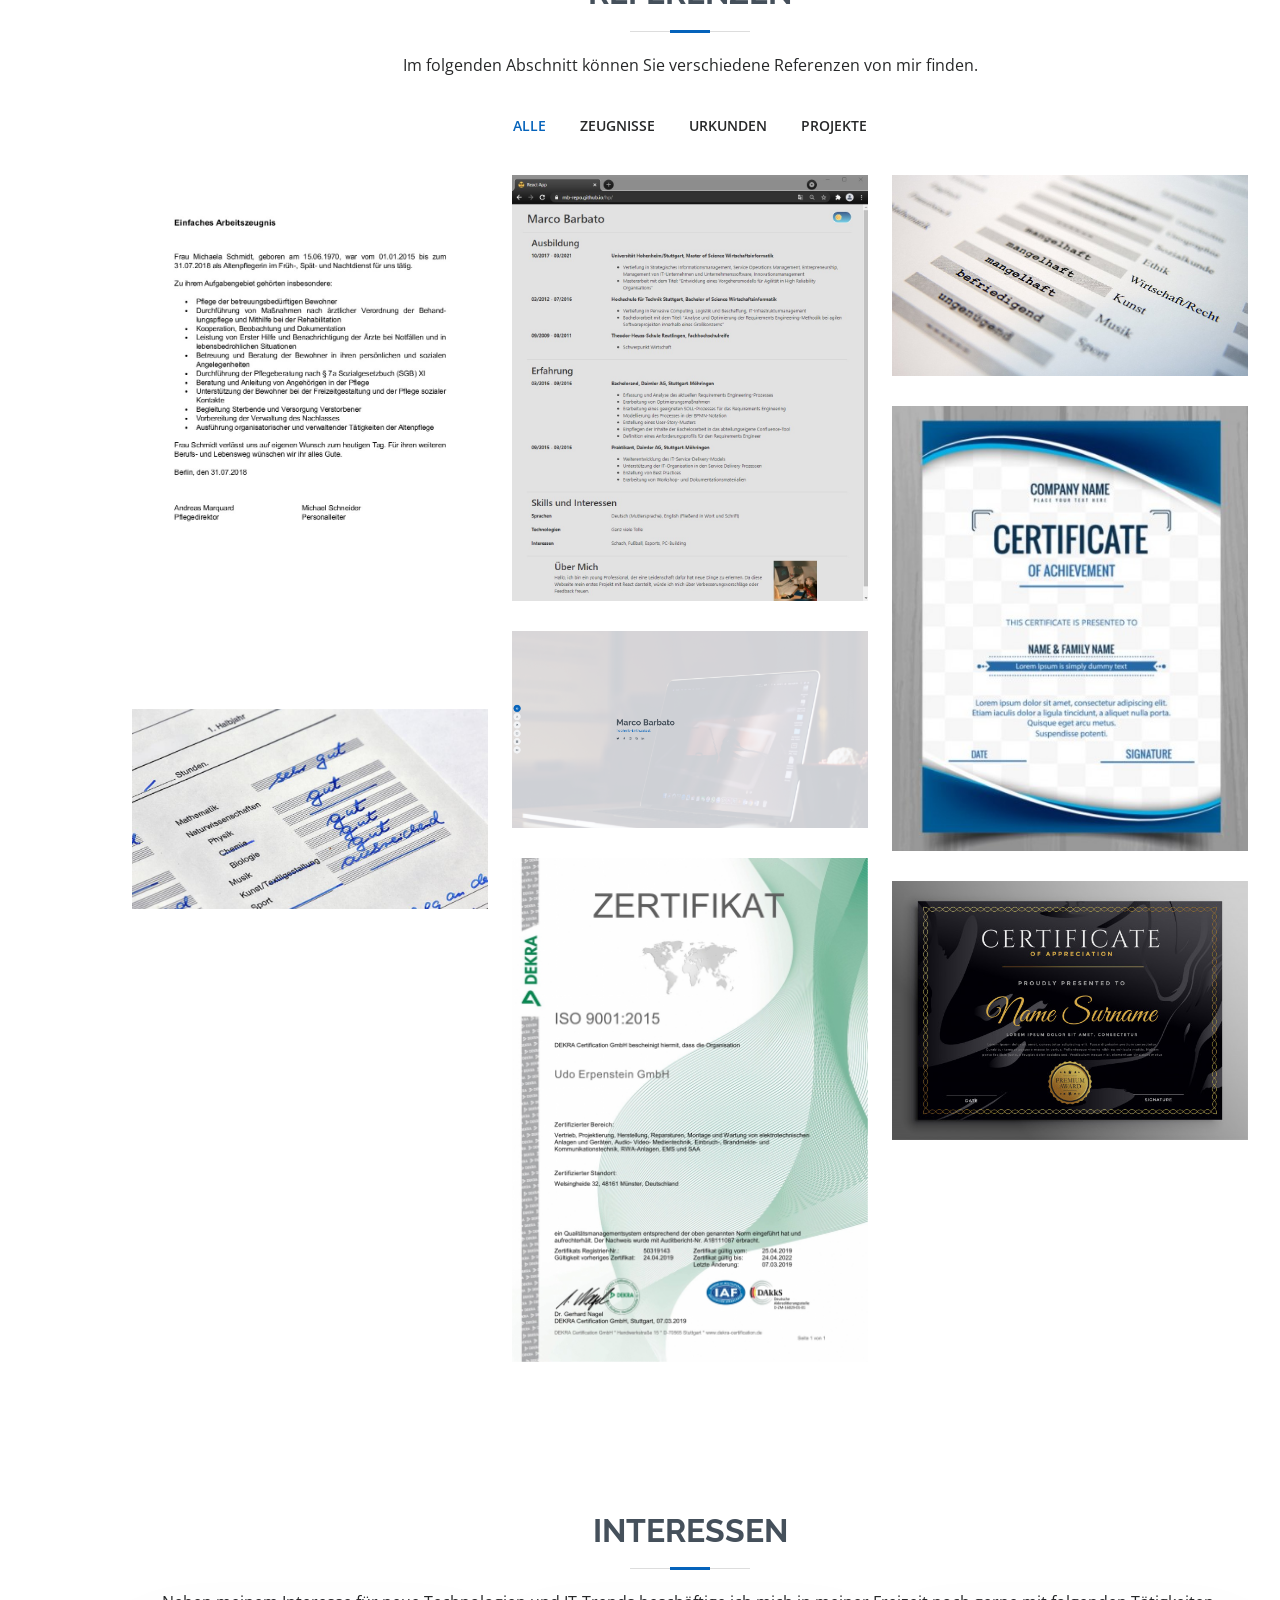
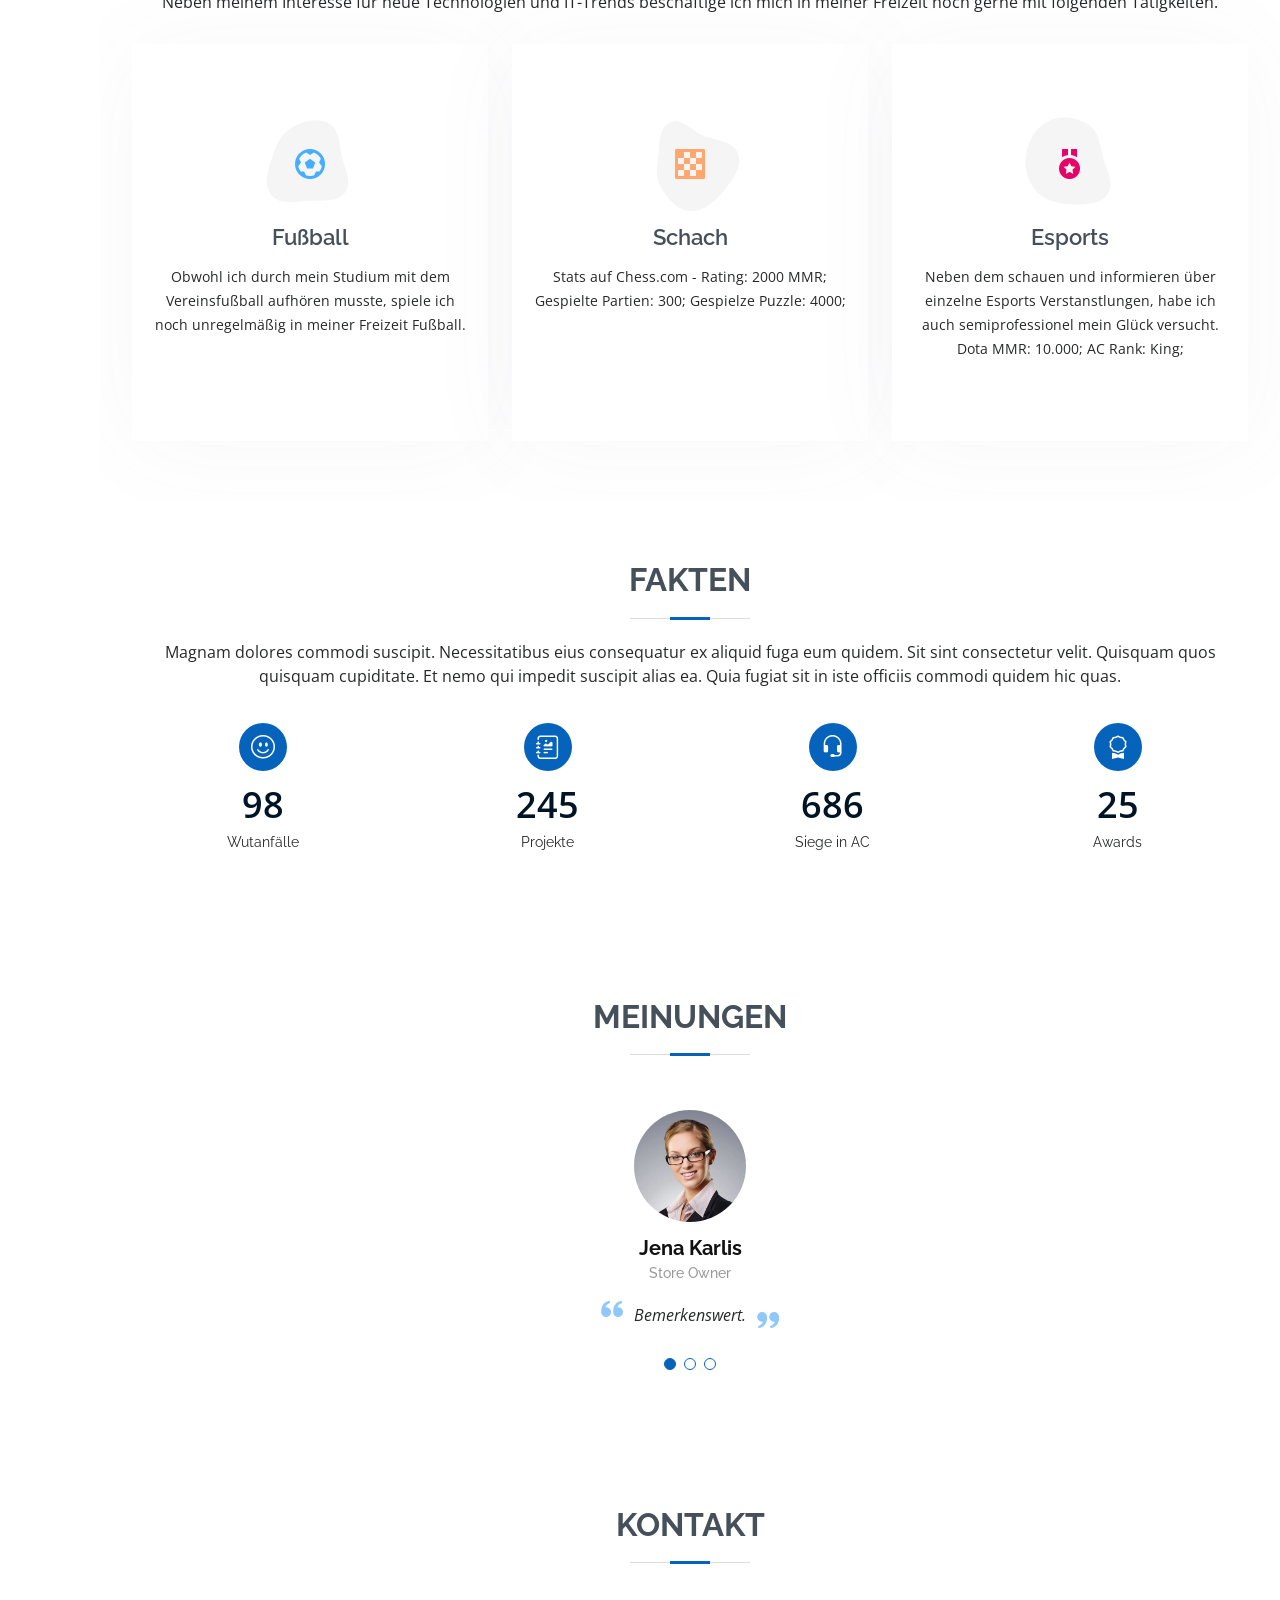
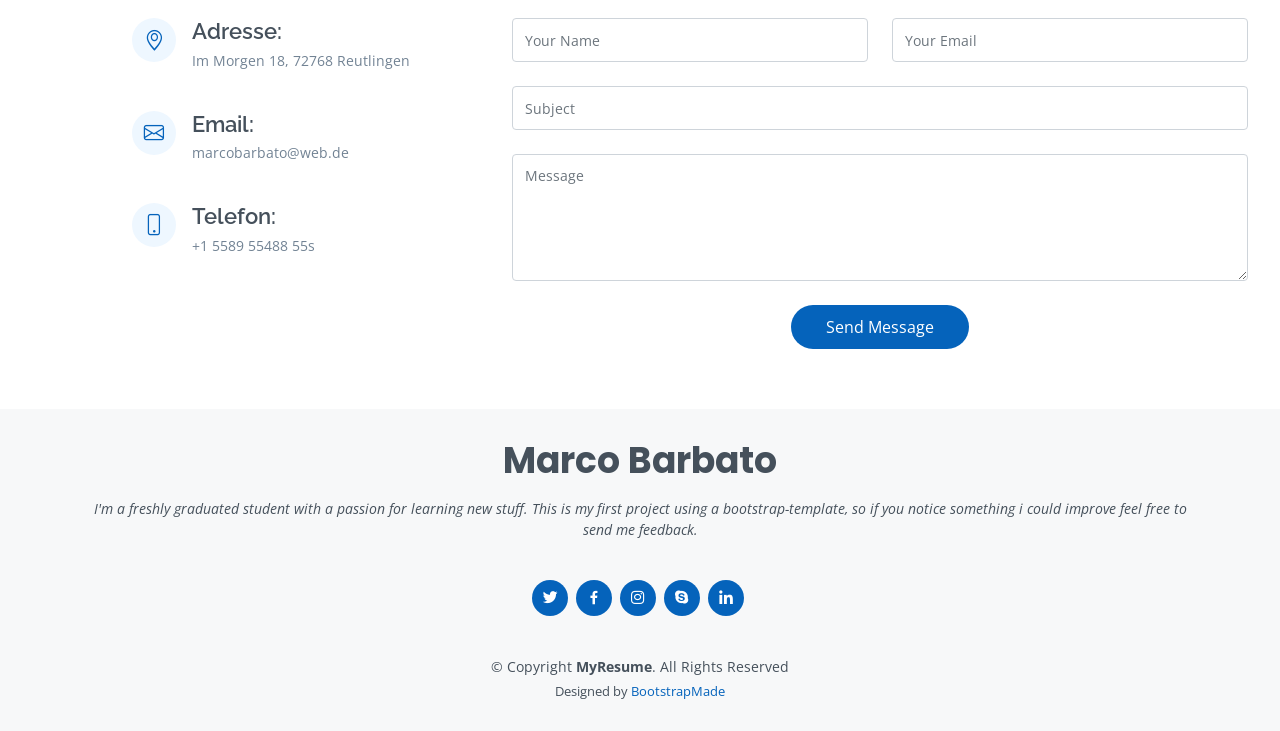
==== commit 287a535b: "Referenzen update" ====
--- a/index.html
+++ b/index.html
@@ -62,11 +62,11 @@
       <h1>Marco Barbato</h1>
       <p><span class="typed" data-typed-items="Wirtschaftsinformatiker, IT-Affinität, Technik-Enthusiast"></span></p>
       <div class="social-links">
-        <a href="#" class="twitter"><i class="bx bxl-twitter"></i></a>
-        <a href="#" class="facebook"><i class="bx bxl-facebook"></i></a>
-        <a href="#" class="instagram"><i class="bx bxl-instagram"></i></a>
-        <a href="#" class="google-plus"><i class="bx bxl-skype"></i></a>
-        <a href="#" class="linkedin"><i class="bx bxl-linkedin"></i></a>
+        <a href="https://www.twitter.de" class="twitter"><i class="bx bxl-twitter"></i></a>
+        <a href="https://www.facebook.com" class="facebook"><i class="bx bxl-facebook"></i></a>
+        <a href="https://www.instagram.com" class="instagram"><i class="bx bxl-instagram"></i></a>
+        <a href="https://www.google.de" class="google-plus"><i class="bx bxl-skype"></i></a>
+        <a href="https://www.linkedin.de" class="linkedin"><i class="bx bxl-linkedin"></i></a>
       </div>
     </div>
   </section><!-- End Hero -->
@@ -98,8 +98,12 @@
             <div class="row">
               <div class="col-lg-6">
                 <ul>
-                  <li><i class="bi bi-chevron-right"></i> <strong>Geburtstag:</strong> <span>17 Juni 1993</span></li>
-                  <li><i class="bi bi-chevron-right"></i> <strong>Webeite:</strong> <span>https://mb-repo.github.io/hp/</span></li>
+                  <li><i class="bi bi-chevron-right"></i> <strong>Geburtstag:</strong> <span>17/Juni/1993</span></li>
+                  <li><i class="bi bi-chevron-right"></i> <strong>Webeite:</strong> <span>
+
+                    <a href="https://mb-repo.github.io/hp/" ­target="_blank"­>https://mb-repo.github.io/hp/</a>
+
+                  </span></li>
                   <li><i class="bi bi-chevron-right"></i> <strong>Telefon:</strong> <span>+123 456 7890</span></li>
                   <li><i class="bi bi-chevron-right"></i> <strong>Ort:</strong> <span>Reutlingen, Baden Württemberg</span></li>
                 </ul>
@@ -107,9 +111,9 @@
               <div class="col-lg-6">
                 <ul>
                   <li><i class="bi bi-chevron-right"></i> <strong>Alter:</strong> <span>27</span></li>
-                  <li><i class="bi bi-chevron-right"></i> <strong>Abschluss:</strong> <span>Master</span></li>
-                  <li><i class="bi bi-chevron-right"></i> <strong>Sprachen</strong> <span>Deutsch, Englisch</span></li>
-                  <li><i class="bi bi-chevron-right"></i> <strong>Arbeitssituation:</strong> <span>Available</span></li>
+                  <li><i class="bi bi-chevron-right"></i> <strong>Abschluss:</strong> <span>Master of Science</span></li>
+                  <li><i class="bi bi-chevron-right"></i> <strong>Sprachen:</strong> <span>Deutsch, Englisch</span></li>
+                  <li><i class="bi bi-chevron-right"></i> <strong>Job:</strong> <span>Arbeitssuchend</span></li>
                 </ul>
               </div>
             </div>
@@ -203,7 +207,7 @@
             <h3 class="resume-title">Ausbildung</h3>
             <div class="resume-item">
               <h4>Master of Science, Wirtschaftsinformatik</h4>
-              <h5>2017 - 2021</h5>
+              <h5>10/2017 - 03/2021</h5>
               <p><em>Universitäten Hohenheim und Stuttgart</em></p>
               <ul>
                 <li>Vertiefung in Strategisches Informationsmanagement, Service Operations Management, Entrepreneurship, Management von IT-Unternehmen und Unternehmenssoftware, Innovationsmanagement</li>
@@ -212,7 +216,7 @@
               </div>
             <div class="resume-item">
               <h4>Bachelor of Science, Wirtschaftsinformatik</h4>
-              <h5>2010 - 2014</h5>
+              <h5>03/2012 - 07/2016</h5>
               <p><em>Hochschule für Technik Stuttgart</em></p>
               <ul>
               <li>Vertiefung in Pervasive Computing, Logistik und Beschaffung, IT-Infrastrukturmanagement</li>
@@ -224,7 +228,7 @@
             <h3 class="resume-title">Erfahrung</h3>
             <div class="resume-item">
               <h4>Bachelorand</h4>
-              <h5>2019 - Present</h5>
+              <h5>03/2016 - 09/2016</h5>
               <p><em>Daimler AG, Stuttgart-Möhringen </em></p>
               <ul>
                 <li>Erfassung und Analyse des aktuellen Requirements Engineering-Prozesses</li>
@@ -238,7 +242,7 @@
             </div>
             <div class="resume-item">
               <h4>Praktikant</h4>
-              <h5>2017 - 2018</h5>
+              <h5>09/2015 - 03/2016</h5>
               <p><em>Daimler AG, Stuttgart-Möhringen</em></p>
               <ul>
                 <li>Weiterentwicklung des IT-Service-Delivery-Models</li>
@@ -265,7 +269,7 @@
         <div class="row">
           <div class="col-lg-12 d-flex justify-content-center" data-aos="fade-up" data-aos-delay="100">
             <ul id="portfolio-flters">
-              <li data-filter="*" class="filter-active">All</li>
+              <li data-filter="*" class="filter-active">Alle</li>
               <li data-filter=".filter-app">Zeugnisse</li>
               <li data-filter=".filter-card">Urkunden</li>
               <li data-filter=".filter-web">Projekte</li>
@@ -277,12 +281,12 @@
 
           <div class="col-lg-4 col-md-6 portfolio-item filter-app">
             <div class="portfolio-wrap">
-              <img src="assets/img/portfolio/portfolio-1.jpg" class="img-fluid" alt="">
-              <div class="portfolio-info">
-                <h4>App 1</h4>
-                <p>App</p>
-                <div class="portfolio-links">
-                  <a href="assets/img/portfolio/portfolio-1.jpg" data-gallery="portfolioGallery" class="portfolio-lightbox" title="App 1"><i class="bx bx-plus"></i></a>
+              <img src="assets/img/portfolio/az-1.jpg" class="img-fluid" alt="">
+              <div class="portfolio-info">
+                <h4>Arbeitszeugnis</h4>
+                <p>Firma XYZ</p>
+                <div class="portfolio-links">
+                  <a href="assets/img/portfolio/az-1.jpg" data-gallery="portfolioGallery" class="portfolio-lightbox" title="Arbeitszeugnis Firma XYZ"><i class="bx bx-plus"></i></a>
                   <a href="portfolio-details.html" class="portfolio-details-lightbox" data-glightbox="type: external" title="Portfolio Details"><i class="bx bx-link"></i></a>
                 </div>
               </div>
@@ -291,12 +295,12 @@
 
           <div class="col-lg-4 col-md-6 portfolio-item filter-web">
             <div class="portfolio-wrap">
-              <img src="assets/img/portfolio/portfolio-2.jpg" class="img-fluid" alt="">
-              <div class="portfolio-info">
-                <h4>Web 3</h4>
-                <p>Web</p>
-                <div class="portfolio-links">
-                  <a href="assets/img/portfolio/portfolio-2.jpg" data-gallery="portfolioGallery" class="portfolio-lightbox" title="Web 3"><i class="bx bx-plus"></i></a>
+              <img src="assets/img/portfolio/ws-1.jpg" class="img-fluid" alt="">
+              <div class="portfolio-info">
+                <h4>Projekt</h4>
+                <p>Webseite mit React</p>
+                <div class="portfolio-links">
+                  <a href="assets/img/portfolio/ws-1.jpg" data-gallery="portfolioGallery" class="portfolio-lightbox" title="Webseite mit React"><i class="bx bx-plus"></i></a>
                   <a href="portfolio-details.html" class="portfolio-details-lightbox" data-glightbox="type: external" title="Portfolio Details"><i class="bx bx-link"></i></a>
                 </div>
               </div>
@@ -305,26 +309,27 @@
 
           <div class="col-lg-4 col-md-6 portfolio-item filter-app">
             <div class="portfolio-wrap">
-              <img src="assets/img/portfolio/portfolio-3.jpg" class="img-fluid" alt="">
-              <div class="portfolio-info">
-                <h4>App 2</h4>
-                <p>App</p>
-                <div class="portfolio-links">
-                  <a href="assets/img/portfolio/portfolio-3.jpg" data-gallery="portfolioGallery" class="portfolio-lightbox" title="App 2"><i class="bx bx-plus"></i></a>
-                  <a href="portfolio-details.html" class="portfolio-details-lightbox" data-glightbox="type: external" title="Portfolio Details"><i class="bx bx-link"></i></a>
-                </div>
-              </div>
-            </div>
-          </div>
-
+              <img src="assets/img/portfolio/zeugnisbsp2.jpg" class="img-fluid" alt="">
+              <div class="portfolio-info">
+                <h4>Arbeitszeugnis </h4>
+                <p>Firma XYZ</p>
+                <div class="portfolio-links">
+                  <a href="assets/img/portfolio/zeugnisbsp2.jpg"  data-gallery="portfolioGallery" class="portfolio-lightbox" title="Arbeitszeugnis Firma XYZ"><i class="bx bx-plus"></i></a>
+                  <a href="portfolio-details.html" class="portfolio-details-lightbox" data-glightbox="type: external" title="Portfolio Details"><i class="bx bx-link"></i></a>
+                </div>
+              </div>
+            </div>
+          </div>
+
+       
           <div class="col-lg-4 col-md-6 portfolio-item filter-card">
             <div class="portfolio-wrap">
-              <img src="assets/img/portfolio/portfolio-4.jpg" class="img-fluid" alt="">
-              <div class="portfolio-info">
-                <h4>Card 2</h4>
-                <p>Card</p>
-                <div class="portfolio-links">
-                  <a href="assets/img/portfolio/portfolio-4.jpg" data-gallery="portfolioGallery" class="portfolio-lightbox" title="Card 2"><i class="bx bx-plus"></i></a>
+              <img src="assets/img/portfolio/zerti-3.jpg" class="img-fluid" alt="">
+              <div class="portfolio-info">
+                <h4>Master Urkunde</h4>
+                <p>Universität Hohenheim</p>
+                <div class="portfolio-links">
+                  <a href="assets/img/portfolio/zerti-3.jpg" data-gallery="portfolioGallery" class="portfolio-lightbox" title="Urkunde Master of Science Hohenheim"><i class="bx bx-plus"></i></a>
                   <a href="portfolio-details.html" class="portfolio-details-lightbox" data-glightbox="type: external" title="Portfolio Details"><i class="bx bx-link"></i></a>
                 </div>
               </div>
@@ -333,12 +338,12 @@
 
           <div class="col-lg-4 col-md-6 portfolio-item filter-web">
             <div class="portfolio-wrap">
-              <img src="assets/img/portfolio/portfolio-5.jpg" class="img-fluid" alt="">
-              <div class="portfolio-info">
-                <h4>Web 2</h4>
-                <p>Web</p>
-                <div class="portfolio-links">
-                  <a href="assets/img/portfolio/portfolio-5.jpg" data-gallery="portfolioGallery" class="portfolio-lightbox" title="Web 2"><i class="bx bx-plus"></i></a>
+              <img src="assets/img/portfolio/projekt2.png" class="img-fluid" alt="">
+              <div class="portfolio-info">
+                <h4>Projekt</h4>
+                <p>Webseite mit Bootstrap</p>
+                <div class="portfolio-links">
+                  <a href="assets/img/portfolio/projekt2.png" data-gallery="portfolioGallery" class="portfolio-lightbox" title="Webseite mit Bootstrap-Template"><i class="bx bx-plus"></i></a>
                   <a href="portfolio-details.html" class="portfolio-details-lightbox" data-glightbox="type: external" title="Portfolio Details"><i class="bx bx-link"></i></a>
                 </div>
               </div>
@@ -347,12 +352,12 @@
 
           <div class="col-lg-4 col-md-6 portfolio-item filter-app">
             <div class="portfolio-wrap">
-              <img src="assets/img/portfolio/portfolio-6.jpg" class="img-fluid" alt="">
-              <div class="portfolio-info">
-                <h4>App 3</h4>
-                <p>App</p>
-                <div class="portfolio-links">
-                  <a href="assets/img/portfolio/portfolio-6.jpg" data-gallery="portfolioGallery" class="portfolio-lightbox" title="App 3"><i class="bx bx-plus"></i></a>
+              <img src="assets/img/portfolio/zeugnisbsp1.jpg" class="img-fluid" alt="">
+              <div class="portfolio-info">
+                <h4>Zeugniss BA </h4>
+                <p>Hochschule für Technik Stuttgart</p>
+                <div class="portfolio-links">
+                  <a href="assets/img/portfolio/zeugnisbsp1.jpg" data-gallery="portfolioGallery" class="portfolio-lightbox" title="Zeugnis BA - HFT Stuttgart"><i class="bx bx-plus"></i></a>
                   <a href="portfolio-details.html" class="portfolio-details-lightbox" data-glightbox="type: external" title="Portfolio Details"><i class="bx bx-link"></i></a>
                 </div>
               </div>
@@ -361,12 +366,12 @@
 
           <div class="col-lg-4 col-md-6 portfolio-item filter-card">
             <div class="portfolio-wrap">
-              <img src="assets/img/portfolio/portfolio-7.jpg" class="img-fluid" alt="">
-              <div class="portfolio-info">
-                <h4>Card 1</h4>
-                <p>Card</p>
-                <div class="portfolio-links">
-                  <a href="assets/img/portfolio/portfolio-7.jpg" data-gallery="portfolioGallery" class="portfolio-lightbox" title="Card 1"><i class="bx bx-plus"></i></a>
+              <img src="assets/img/portfolio/zerti-1.jpg" class="img-fluid" alt="">
+              <div class="portfolio-info">
+                <h4>Zertifikat</h4>
+                <p>Firma XYZ</p>
+                <div class="portfolio-links">
+                  <a href="assets/img/portfolio/zerti-1.jpg" data-gallery="portfolioGallery" class="portfolio-lightbox" title="Zertifikat Firma XYZ"><i class="bx bx-plus"></i></a>
                   <a href="portfolio-details.html" class="portfolio-details-lightbox" data-glightbox="type: external" title="Portfolio Details"><i class="bx bx-link"></i></a>
                 </div>
               </div>
@@ -375,20 +380,17 @@
 
           <div class="col-lg-4 col-md-6 portfolio-item filter-card">
             <div class="portfolio-wrap">
-              <img src="assets/img/portfolio/portfolio-8.jpg" class="img-fluid" alt="">
-              <div class="portfolio-info">
-                <h4>Card 3</h4>
-                <p>Card</p>
-                <div class="portfolio-links">
-                  <a href="assets/img/portfolio/portfolio-8.jpg" data-gallery="portfolioGallery" class="portfolio-lightbox" title="Card 3"><i class="bx bx-plus"></i></a>
-                  <a href="portfolio-details.html" class="portfolio-details-lightbox" data-glightbox="type: external" title="Portfolio Details"><i class="bx bx-link"></i></a>
-                </div>
-              </div>
-            </div>
-          </div>
-
-        
-
+              <img src="assets/img/portfolio/zerti-2.jpg" class="img-fluid" alt="">
+              <div class="portfolio-info">
+                <h4>Zertifikat</h4>
+                <p>Autochess</p>
+                <div class="portfolio-links">
+                  <a href="assets/img/portfolio/zerti-2.jpg" data-gallery="portfolioGallery" class="portfolio-lightbox" title="Zertifikat AC"><i class="bx bx-plus"></i></a>
+                  <a href="portfolio-details.html" class="portfolio-details-lightbox" data-glightbox="type: external" title="Portfolio Details"><i class="bx bx-link"></i></a>
+                </div>
+              </div>
+            </div>
+          </div>
         </div>
 
       </div>
@@ -411,10 +413,11 @@
                 <svg width="100" height="100" viewBox="0 0 600 600" xmlns="http://www.w3.org/2000/svg">
                   <path stroke="none" stroke-width="0" fill="#f5f5f5" d="M300,521.0016835830174C376.1290562159157,517.8887921683347,466.0731472004068,529.7835943286574,510.70327084640275,468.03025145048787C554.3714126377745,407.6079735673963,508.03601936045806,328.9844924480964,491.2728898941984,256.3432110539036C474.5976632858925,184.082847569629,479.9380746630129,96.60480741107993,416.23090153303,58.64404602377083C348.86323505073057,18.502131276798302,261.93793281208167,40.57373210992963,193.5410806939664,78.93577620505333C130.42746243093433,114.334589627462,98.30271207620316,179.96522072025542,76.75703585869454,249.04625023123273C51.97151888228291,328.5150500222984,13.704378332031375,421.85034740162234,66.52175969318436,486.19268352777647C119.04800174914682,550.1803526380478,217.28368757567262,524.383925680826,300,521.0016835830174"></path>
                 </svg>
-                <i class="bx bxl-dribbble"></i>
+               
+                <i class='bx bx-football'></i>
               </div>
               <h4><a href="">Fußball</a></h4>
-              <p>Voluptatum deleniti atque corrupti quos dolores et quas molestias excepturi</p>
+              <p> Obwohl ich durch mein Studium mit dem Vereinsfußball aufhören musste, spiele ich noch unregelmäßig in meiner Freizeit Fußball.</p>
             </div>
           </div>
 
@@ -424,10 +427,10 @@
                 <svg width="100" height="100" viewBox="0 0 600 600" xmlns="http://www.w3.org/2000/svg">
                   <path stroke="none" stroke-width="0" fill="#f5f5f5" d="M300,582.0697525312426C382.5290701553225,586.8405444964366,449.9789794690241,525.3245884688669,502.5850820975895,461.55621195738473C556.606425686781,396.0723002908107,615.8543463187945,314.28637112970534,586.6730223649479,234.56875336149918C558.9533121215079,158.8439757836574,454.9685369536778,164.00468322053177,381.49747125262974,130.76875717737553C312.15926192815925,99.40240125094834,248.97055460311594,18.661163978235184,179.8680185752513,50.54337015887873C110.5421016452524,82.52863877960104,119.82277516462835,180.83849132639028,109.12597500060166,256.43424936330496C100.08760227029461,320.3096726198365,92.17705696193138,384.0621239912766,124.79988738764834,439.7174275375508C164.83382741302287,508.01625554203684,220.96474134820875,577.5009287672846,300,582.0697525312426"></path>
                 </svg>
-                <i class="bx bx-file"></i>
+                <i class='bx bxs-chess' ></i>
               </div>
               <h4><a href="">Schach</a></h4>
-              <p>Duis aute irure dolor in reprehenderit in voluptate velit esse cillum dolore</p>
+              <p> Stats auf Chess.com - Rating: 2000 MMR; Gespielte Partien: 300; Gespielze Puzzle: 4000;</p>
             </div>
           </div>
 
@@ -437,10 +440,10 @@
                 <svg width="100" height="100" viewBox="0 0 600 600" xmlns="http://www.w3.org/2000/svg">
                   <path stroke="none" stroke-width="0" fill="#f5f5f5" d="M300,541.5067337569781C382.14930387511276,545.0595476570109,479.8736841581634,548.3450877840088,526.4010558755058,480.5488172755941C571.5218469581645,414.80211281144784,517.5187510058486,332.0715597781072,496.52539010469104,255.14436215662573C477.37192572678356,184.95920475031193,473.57363656557914,105.61284051026155,413.0603344069578,65.22779650032875C343.27470386102294,18.654635553484475,251.2091493199835,5.337323636656869,175.0934190732945,40.62881213300186C97.87086631185822,76.43348514350839,51.98124368387456,156.15599469081315,36.44837278890362,239.84606092416172C21.716077023791087,319.22268207091537,43.775223500013084,401.1760424656574,96.891909868211,461.97329694683043C147.22146801428983,519.5804099606455,223.5754009179313,538.201503339737,300,541.5067337569781"></path>
                 </svg>
-                <i class="bx bx-tachometer"></i>
+                <i class='bx bxs-medal'></i>
               </div>
               <h4><a href="">Esports</a></h4>
-              <p>Excepteur sint occaecat cupidatat non proident, sunt in culpa qui officia</p>
+              <p>Neben dem schauen und informieren über einzelne Esports Verstanstlungen, habe ich auch semiprofessionel mein Glück versucht. Dota MMR: 10.000; AC Rank: King;</p>
             </div>
           </div>
         </div>
@@ -453,7 +456,7 @@
         <div class="container" data-aos="fade-up">
   
           <div class="section-title">
-            <h2>Facts</h2>
+            <h2>Fakten</h2>
             <p>Magnam dolores commodi suscipit. Necessitatibus eius consequatur ex aliquid fuga eum quidem. Sit sint consectetur velit. Quisquam quos quisquam cupiditate. Et nemo qui impedit suscipit alias ea. Quia fugiat sit in iste officiis commodi quidem hic quas.</p>
           </div>
   
@@ -463,7 +466,7 @@
               <div class="count-box">
                 <i class="bi bi-emoji-smile"></i>
                 <span data-purecounter-start="0" data-purecounter-end="232" data-purecounter-duration="1" class="purecounter"></span>
-                <p>Happy Clients</p>
+                <p>Wutanfälle</p>
               </div>
             </div>
   
@@ -471,7 +474,7 @@
               <div class="count-box">
                 <i class="bi bi-journal-richtext"></i>
                 <span data-purecounter-start="0" data-purecounter-end="521" data-purecounter-duration="1" class="purecounter"></span>
-                <p>Projects</p>
+                <p>Projekte</p>
               </div>
             </div>
   
@@ -479,7 +482,7 @@
               <div class="count-box">
                 <i class="bi bi-headset"></i>
                 <span data-purecounter-start="0" data-purecounter-end="1463" data-purecounter-duration="1" class="purecounter"></span>
-                <p>Hours Of Support</p>
+                <p>Siege in AC</p>
               </div>
             </div>
   
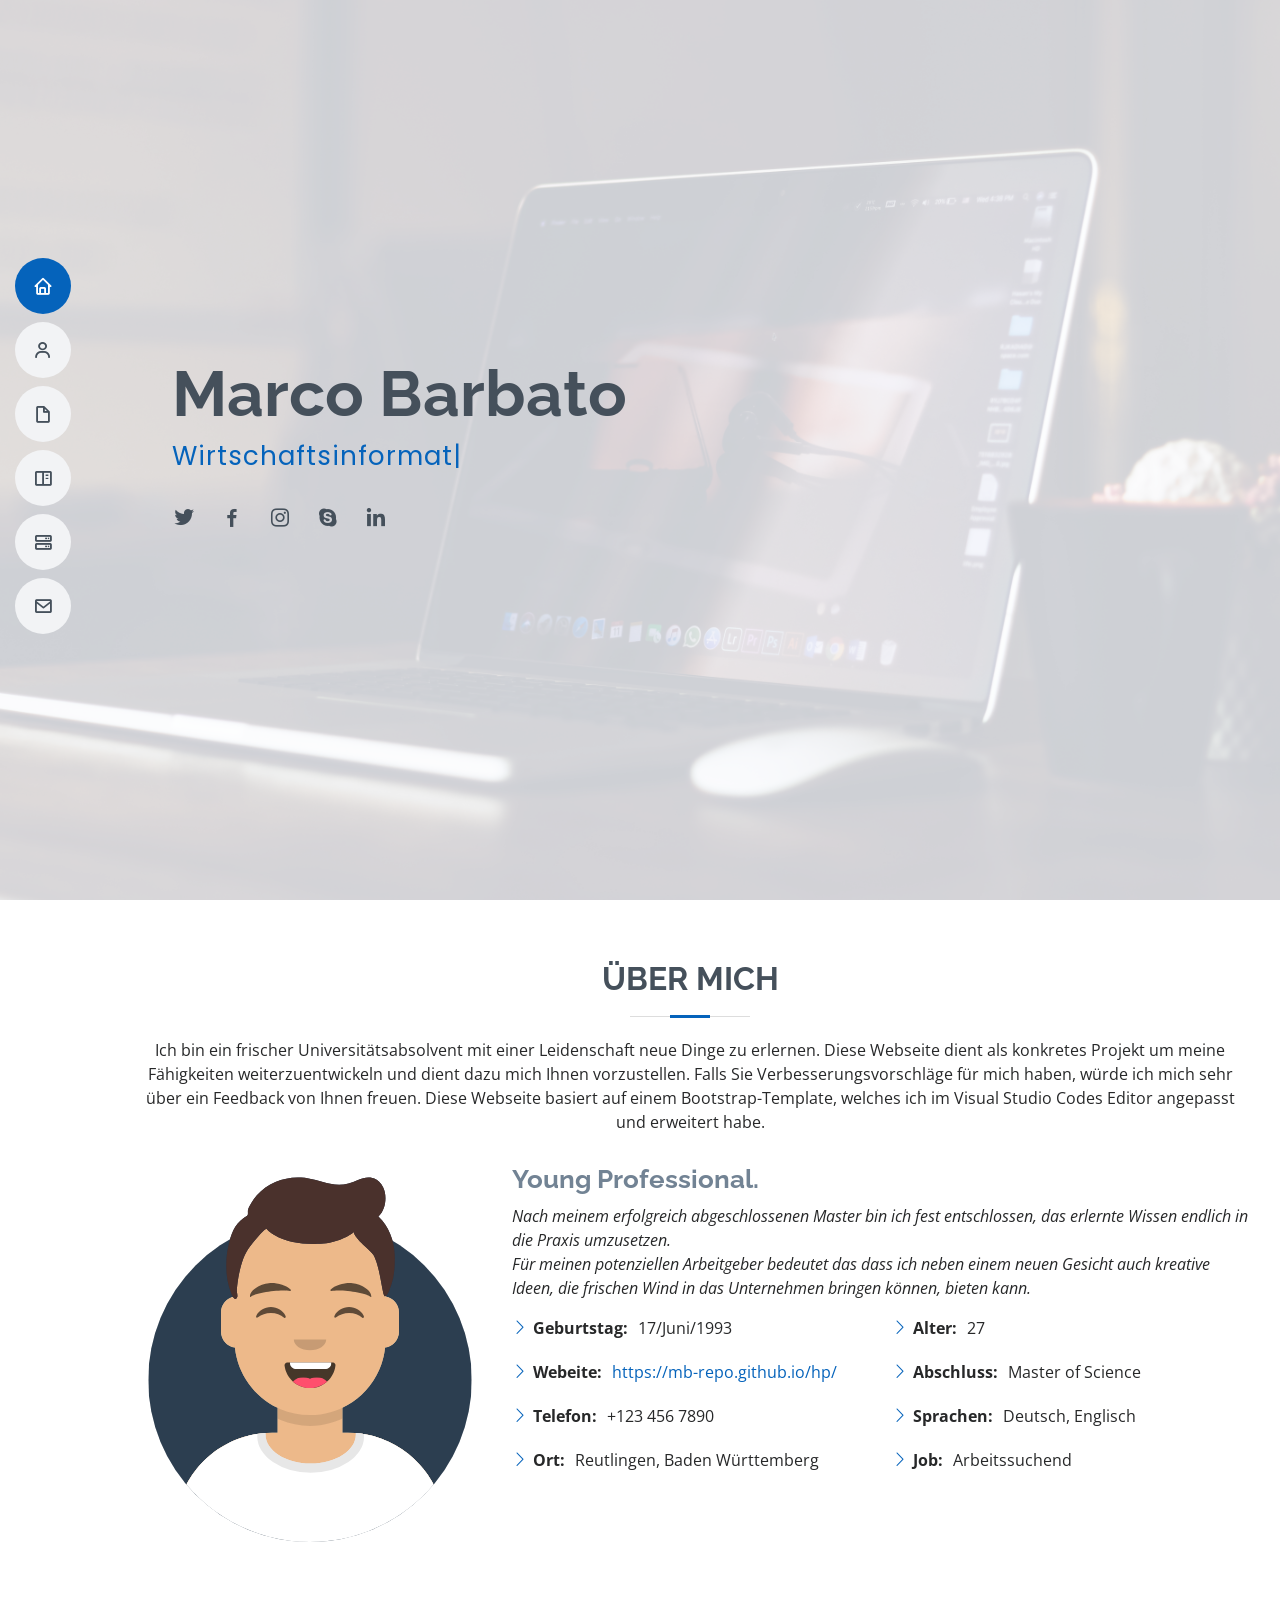
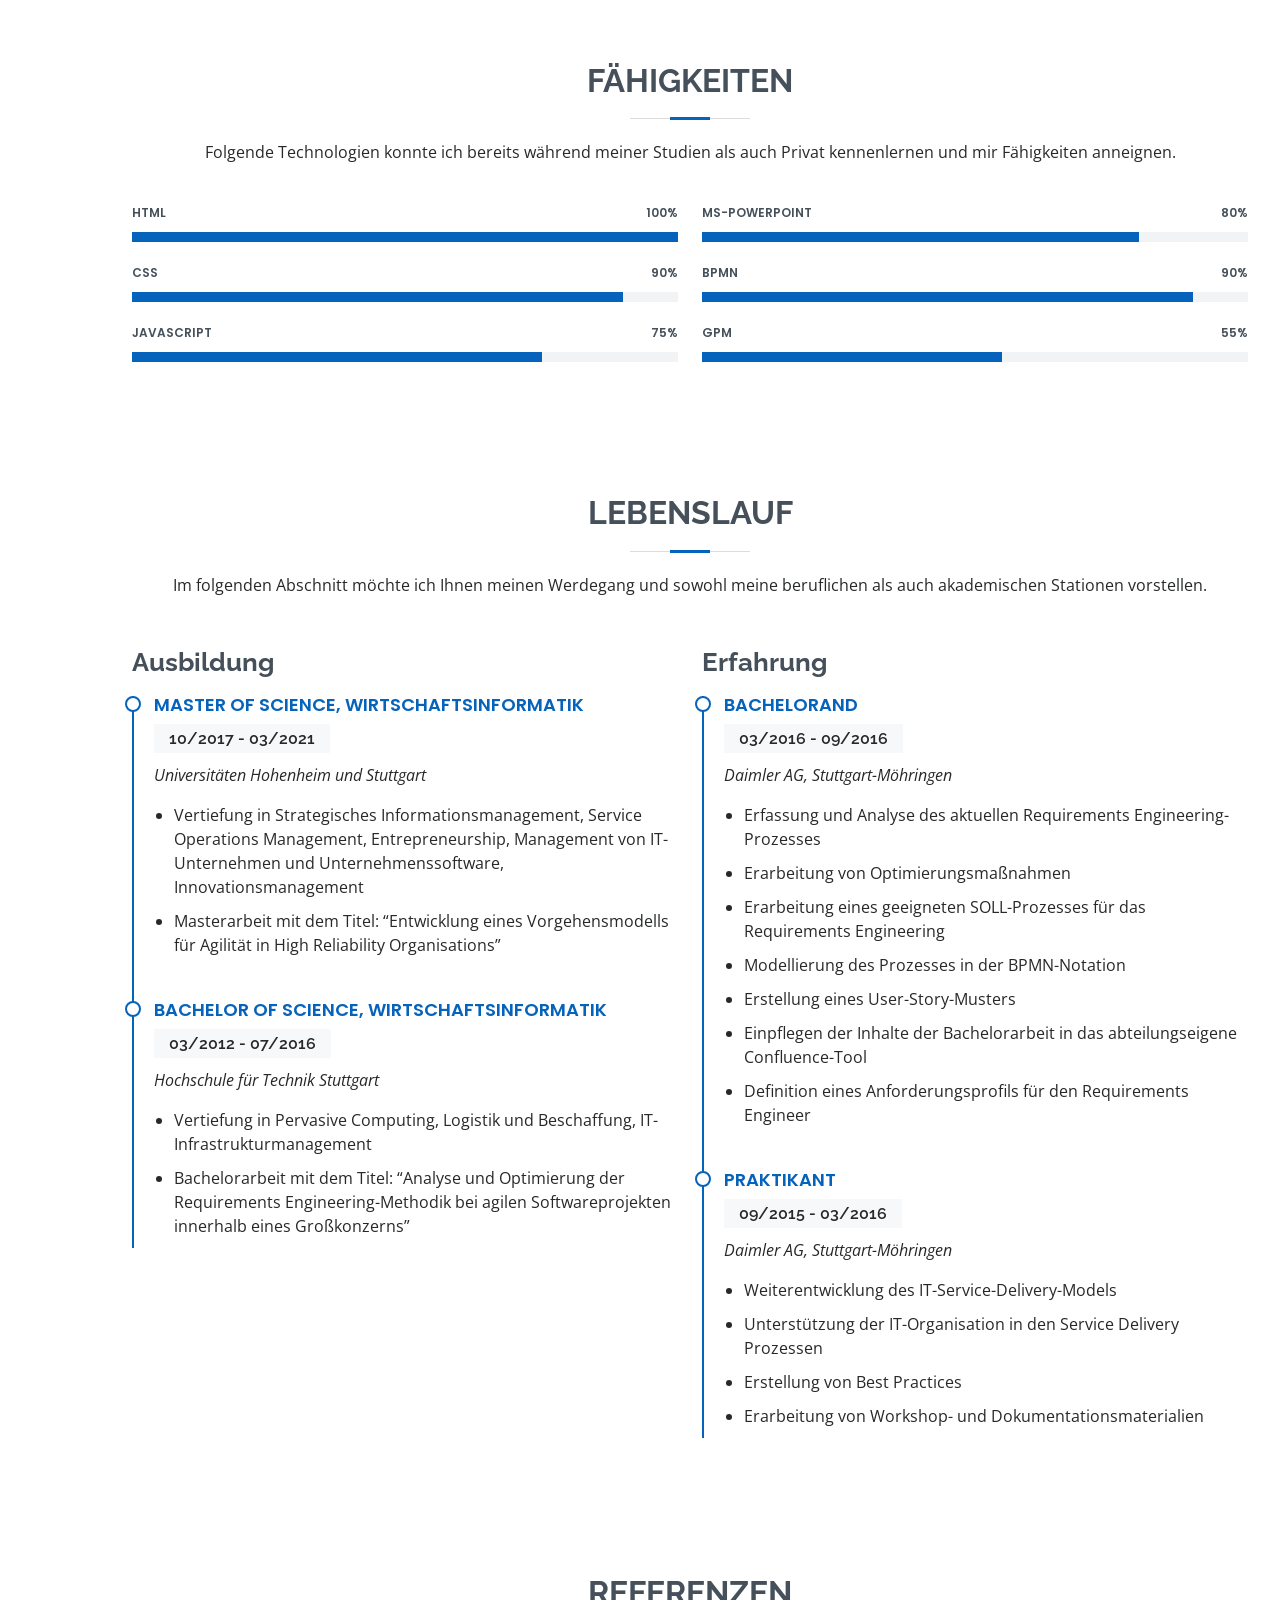
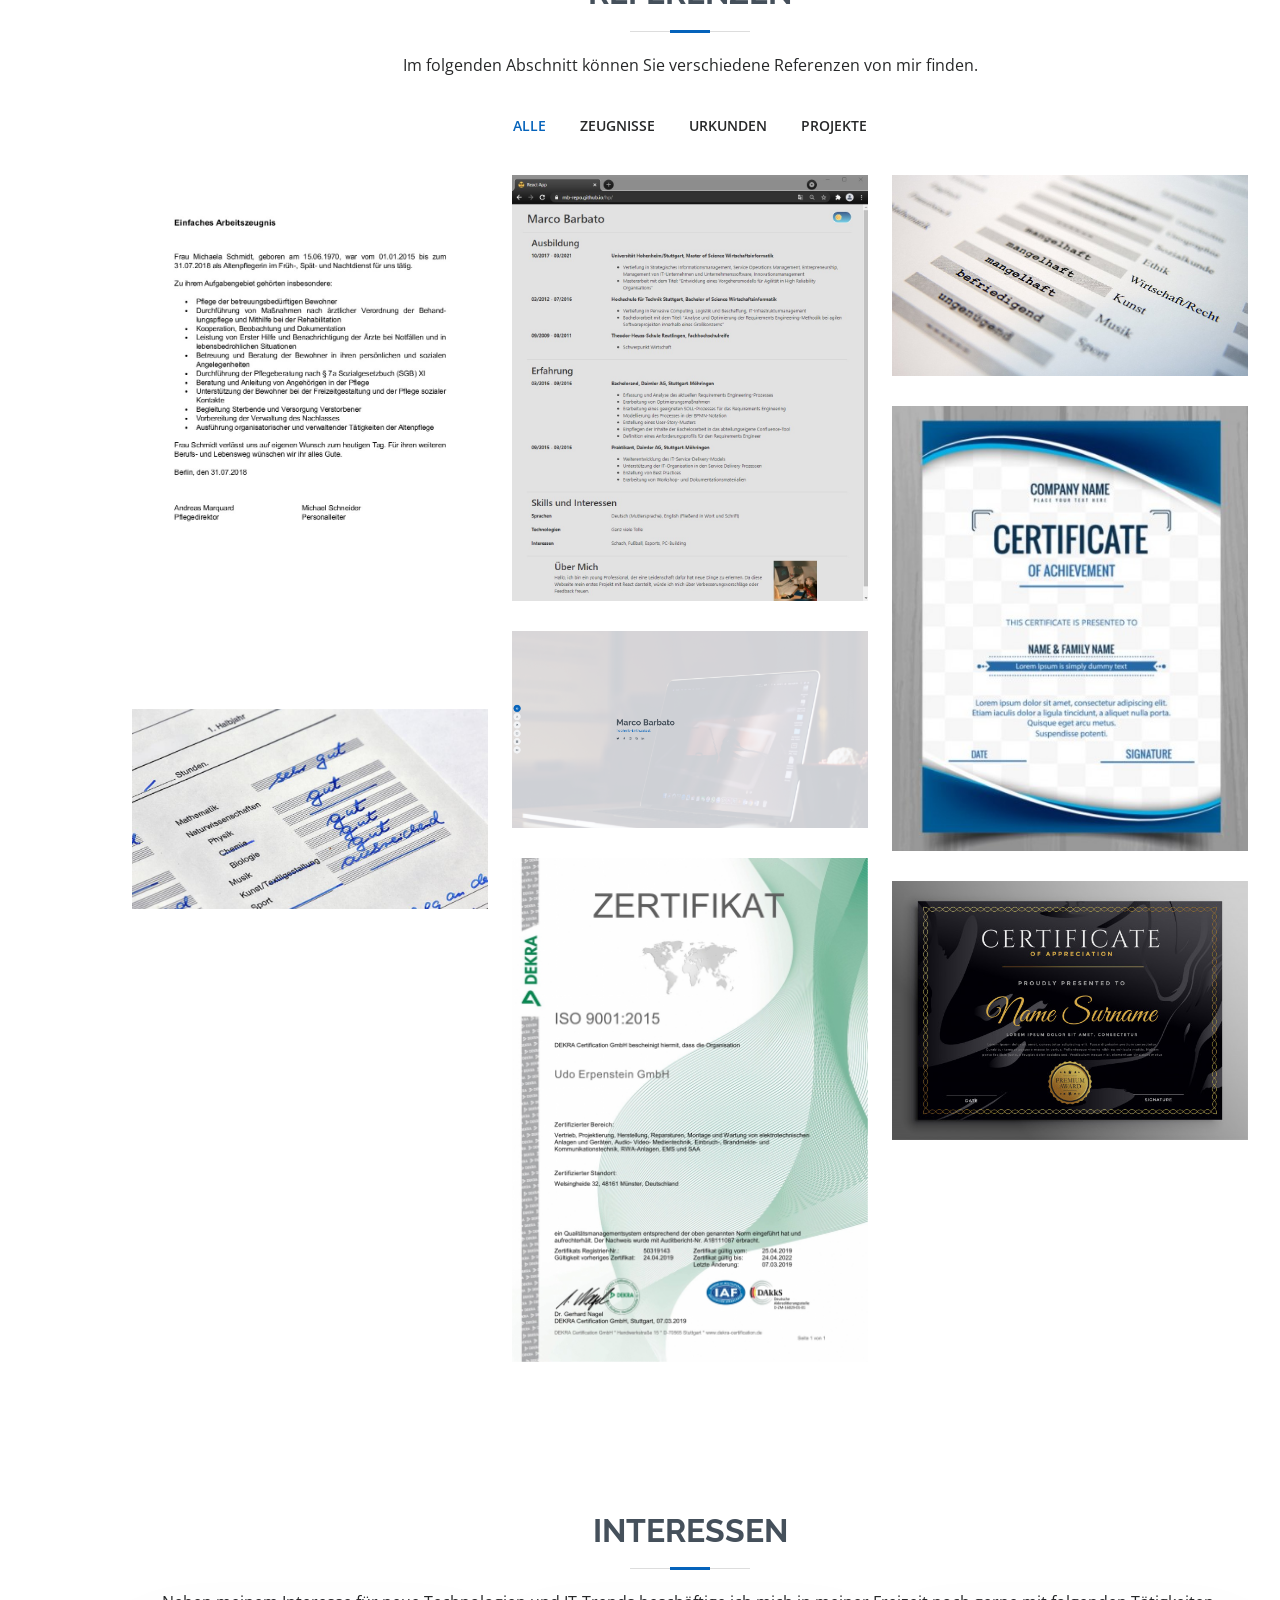
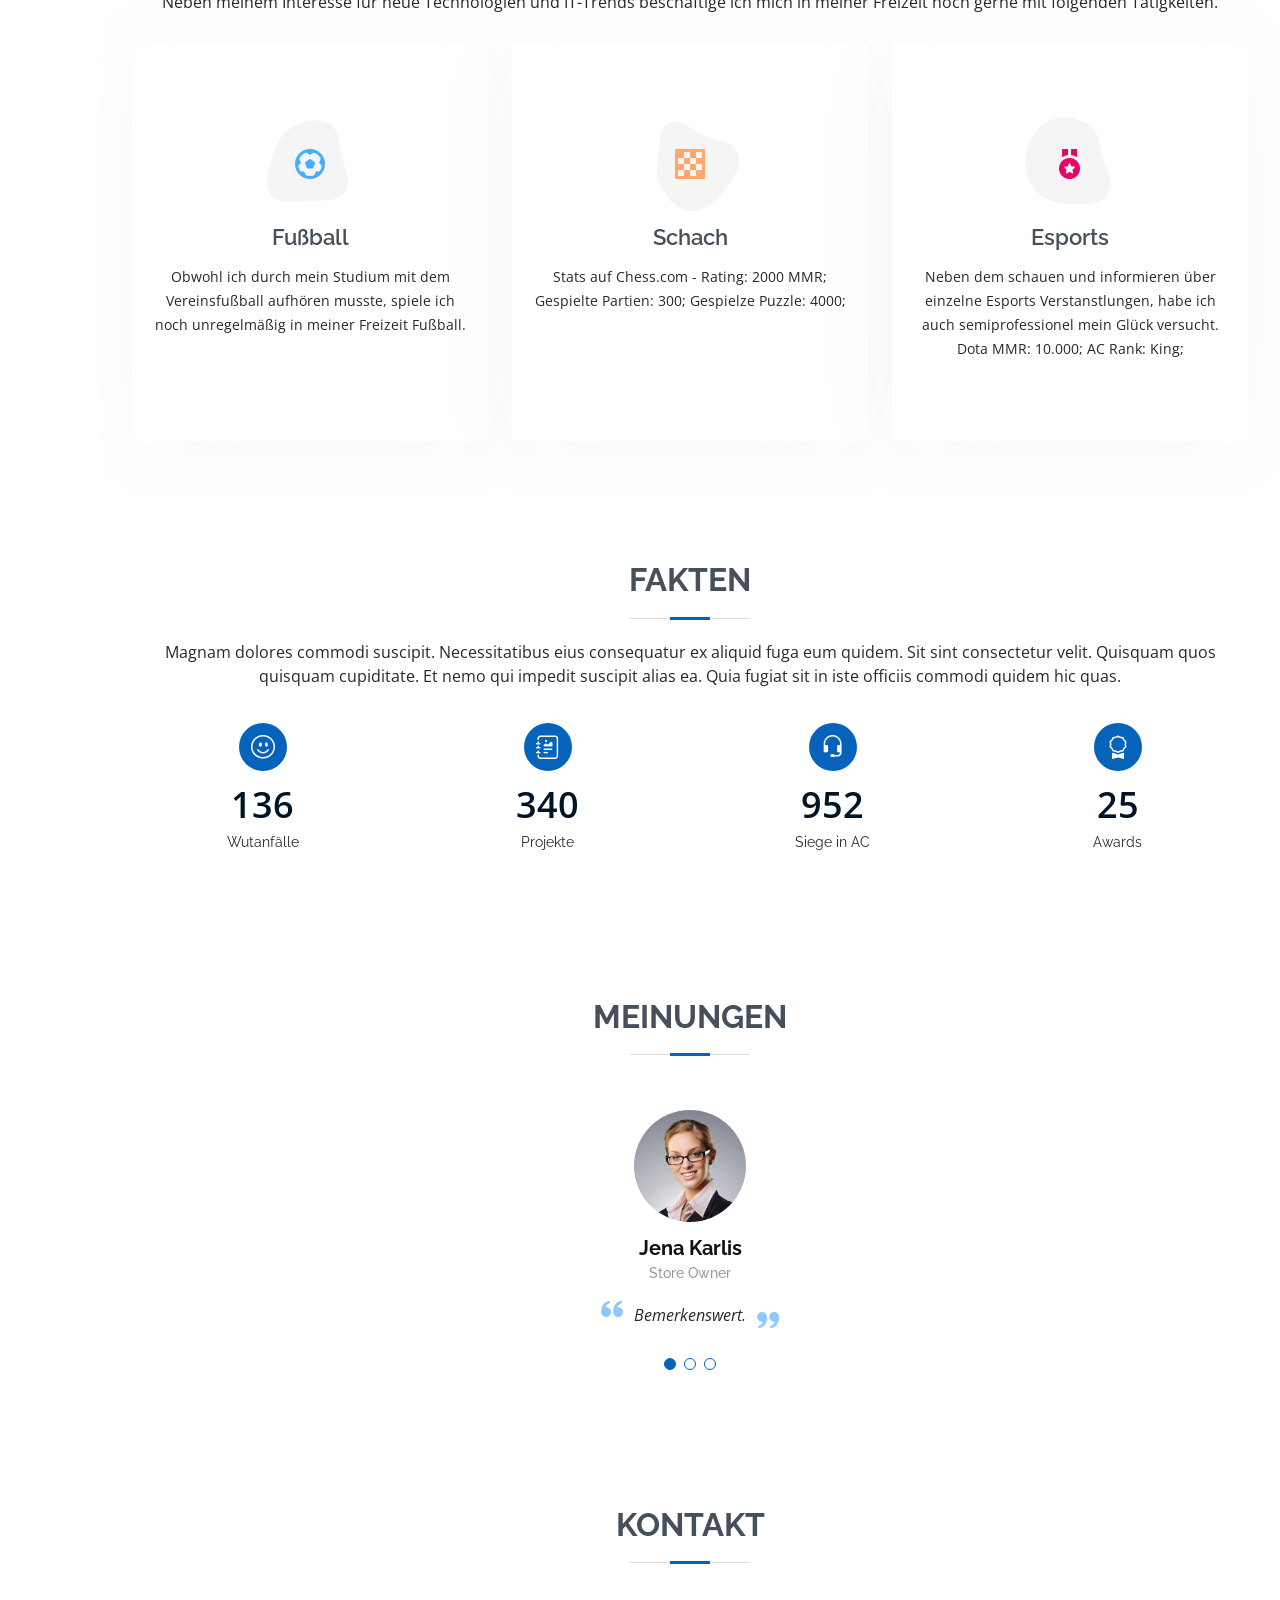
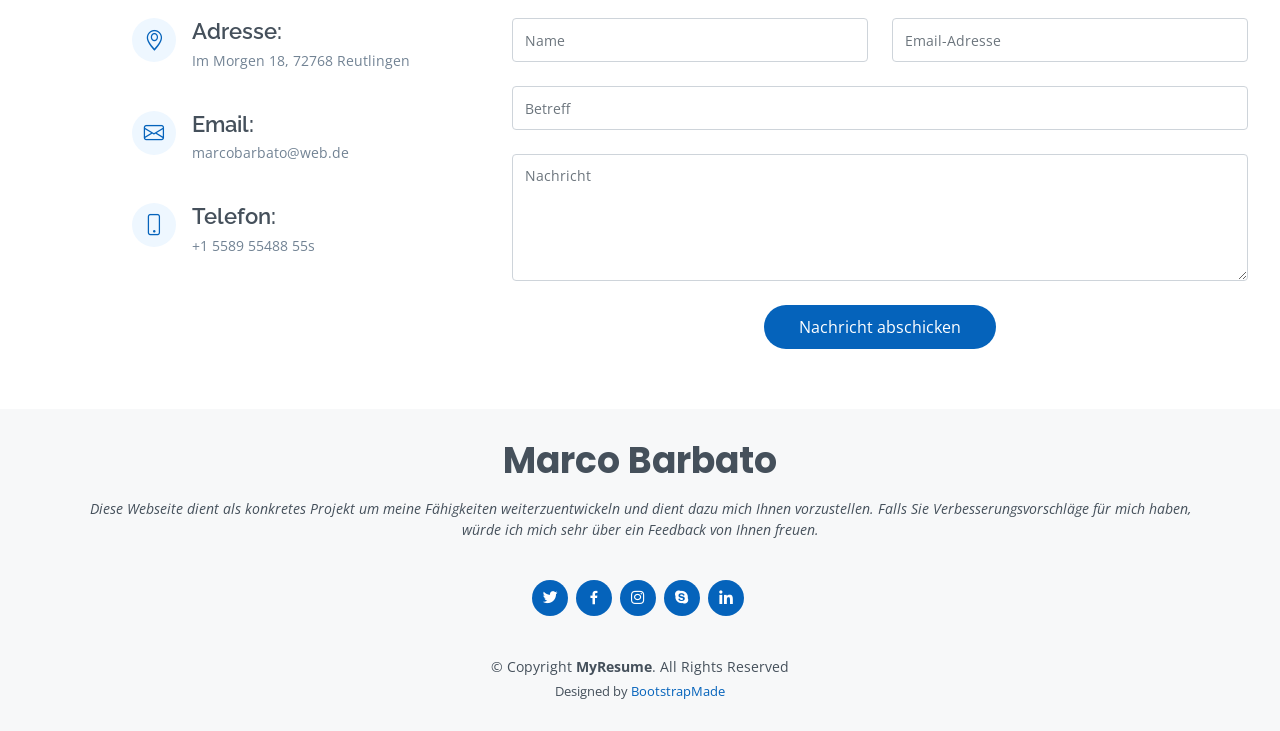
==== commit 34a5b8c4: "update all data" ====
--- a/index.html
+++ b/index.html
@@ -595,24 +595,24 @@
             <form action="forms/contact.php" method="post" role="form" class="php-email-form">
               <div class="row">
                 <div class="col-md-6 form-group">
-                  <input type="text" name="name" class="form-control" id="name" placeholder="Your Name" required>
+                  <input type="text" name="name" class="form-control" id="name" placeholder="Name" required>
                 </div>
                 <div class="col-md-6 form-group mt-3 mt-md-0">
-                  <input type="email" class="form-control" name="email" id="email" placeholder="Your Email" required>
+                  <input type="email" class="form-control" name="email" id="email" placeholder="Email-Adresse" required>
                 </div>
               </div>
               <div class="form-group mt-3">
-                <input type="text" class="form-control" name="subject" id="subject" placeholder="Subject" required>
+                <input type="text" class="form-control" name="subject" id="subject" placeholder="Betreff" required>
               </div>
               <div class="form-group mt-3">
-                <textarea class="form-control" name="message" rows="5" placeholder="Message" required></textarea>
+                <textarea class="form-control" name="message" rows="5" placeholder="Nachricht" required></textarea>
               </div>
               <div class="my-3">
                 <div class="loading">Loading</div>
                 <div class="error-message"></div>
                 <div class="sent-message">Your message has been sent. Thank you!</div>
               </div>
-              <div class="text-center"><button type="submit">Send Message</button></div>
+              <div class="text-center"><button type="submit">Nachricht abschicken</button></div>
             </form>
 
           </div>
@@ -628,8 +628,8 @@
   <footer id="footer">
     <div class="container">
       <h3>Marco Barbato</h3>
-      <p>I'm a freshly graduated student with a passion for learning new stuff. This is my first project using a bootstrap-template, 
-        so if you notice something i could improve feel free to send me feedback.</p>
+      <p>Diese Webseite dient als konkretes Projekt um meine Fähigkeiten weiterzuentwickeln und dient dazu mich Ihnen vorzustellen. Falls Sie Verbesserungsvorschläge für mich haben, würde ich mich sehr über ein Feedback von Ihnen freuen. 
+        </p>
       <div class="social-links">
         <a href="#" class="twitter"><i class="bx bxl-twitter"></i></a>
         <a href="#" class="facebook"><i class="bx bxl-facebook"></i></a>
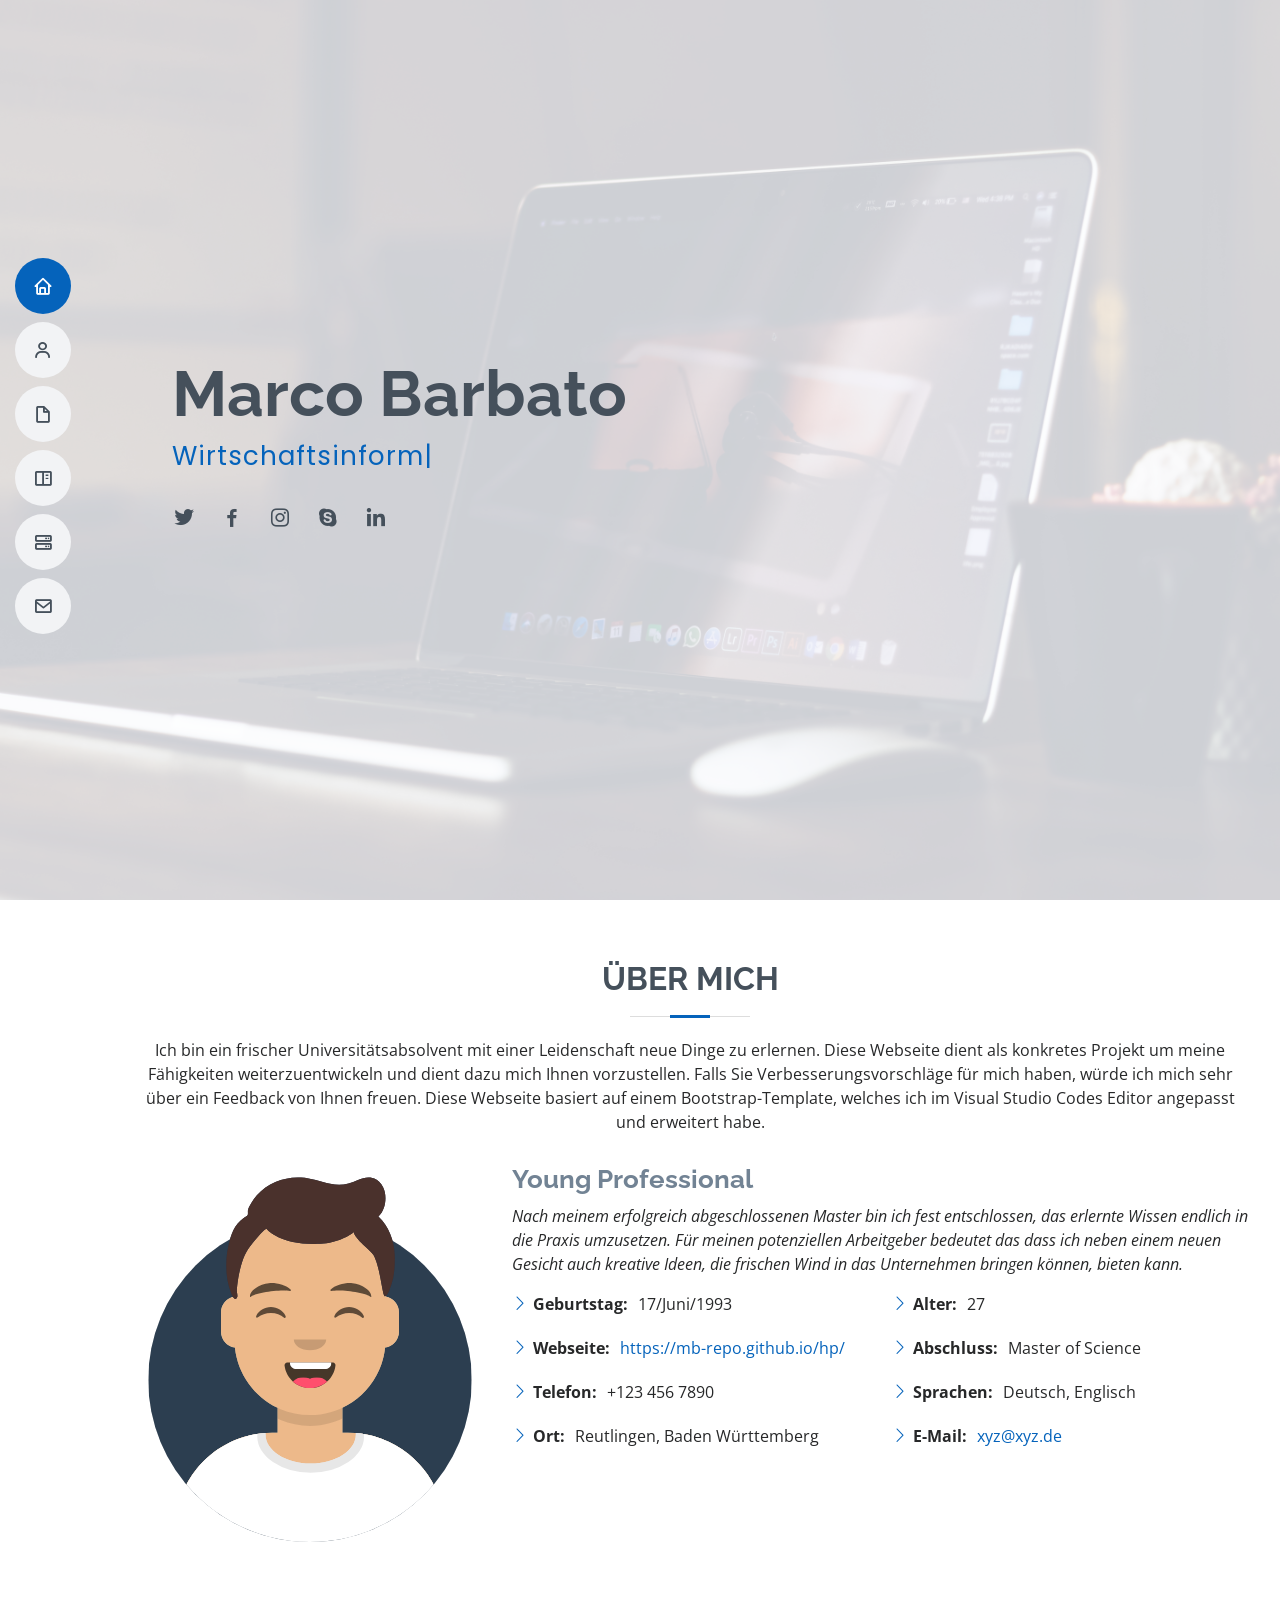
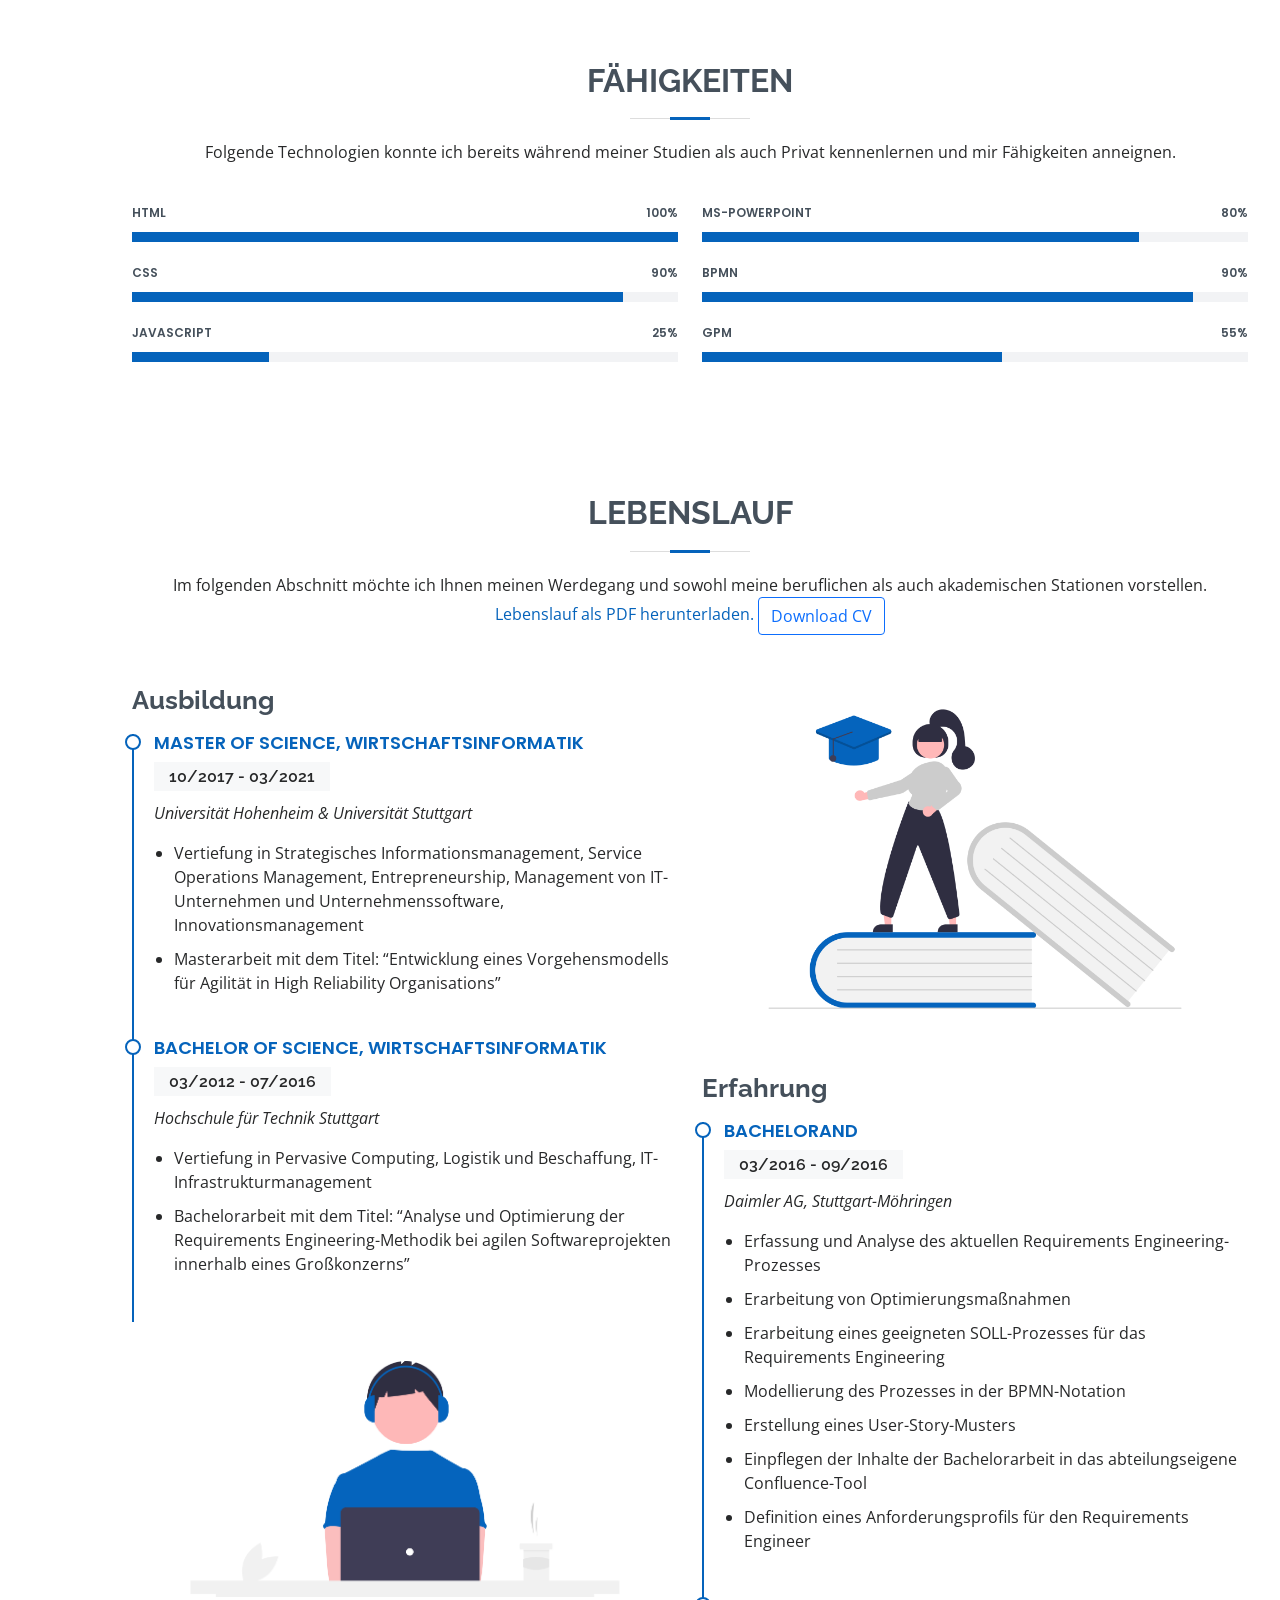
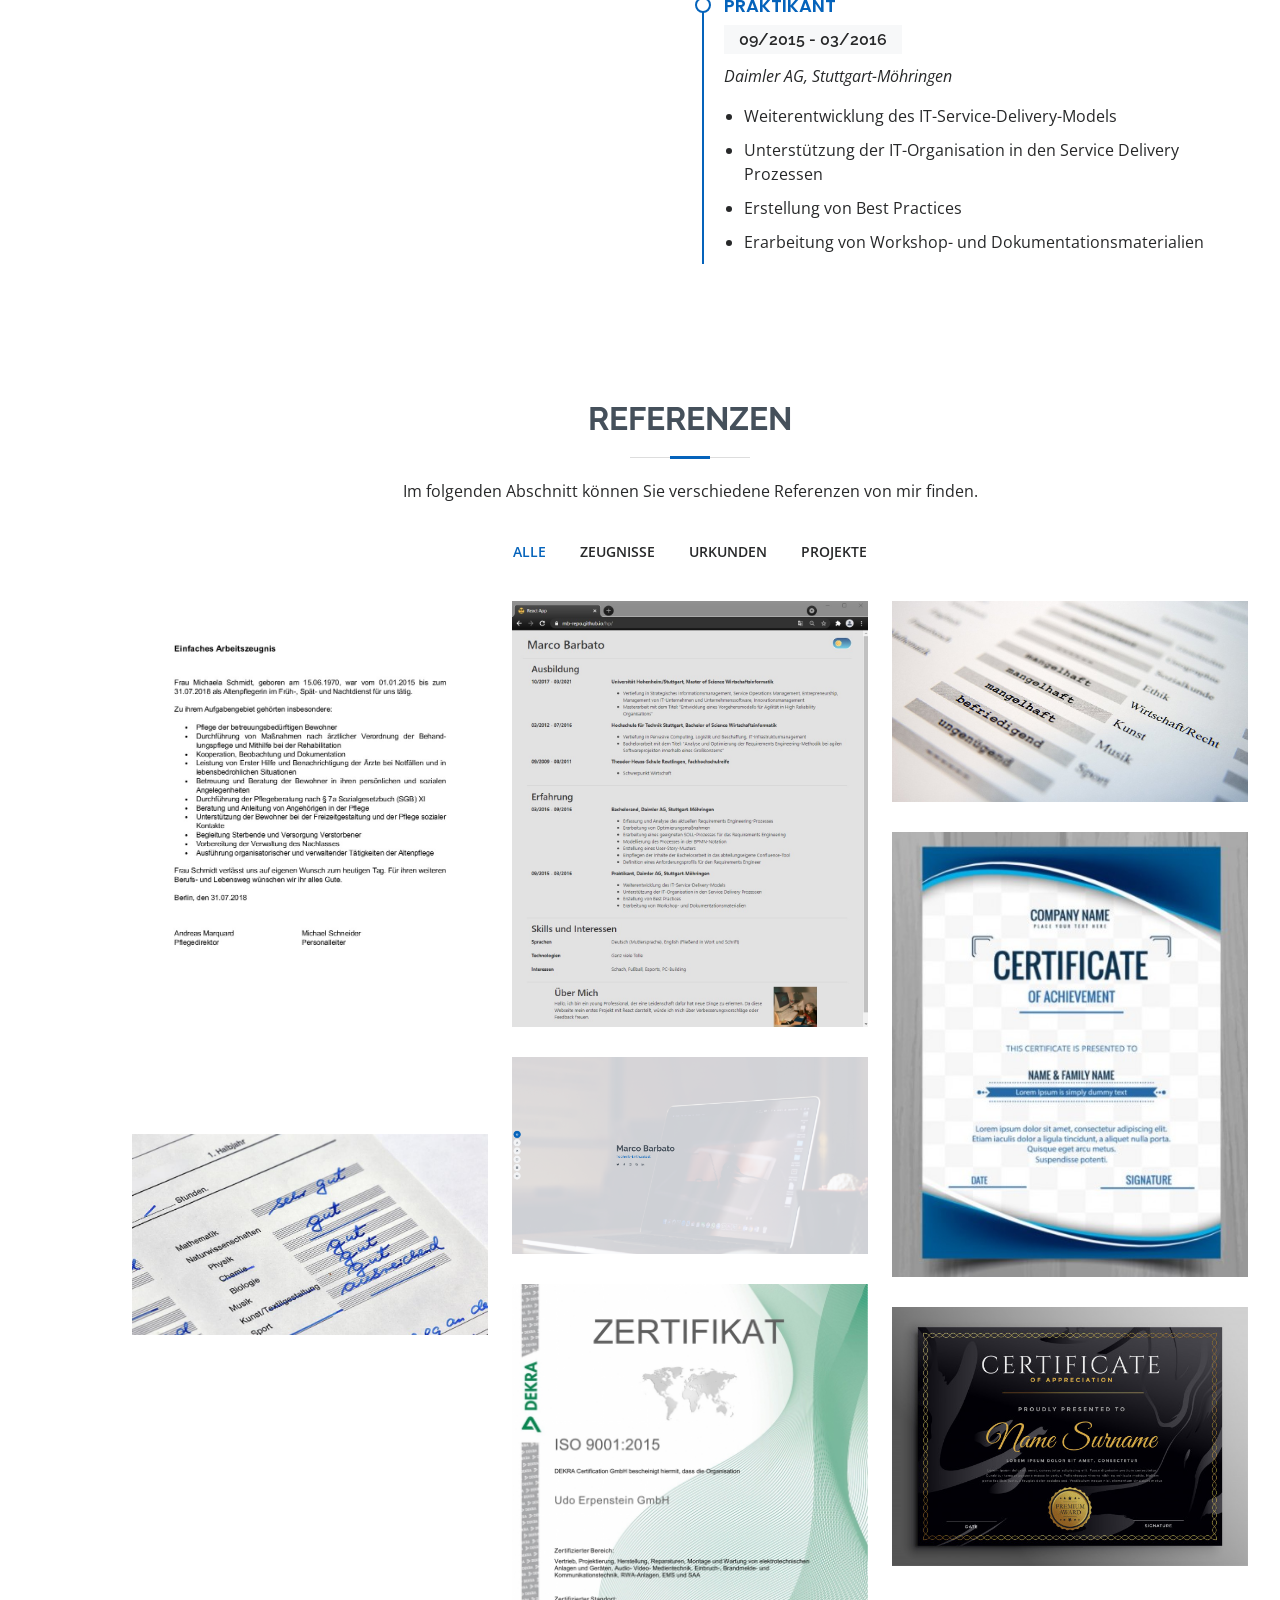
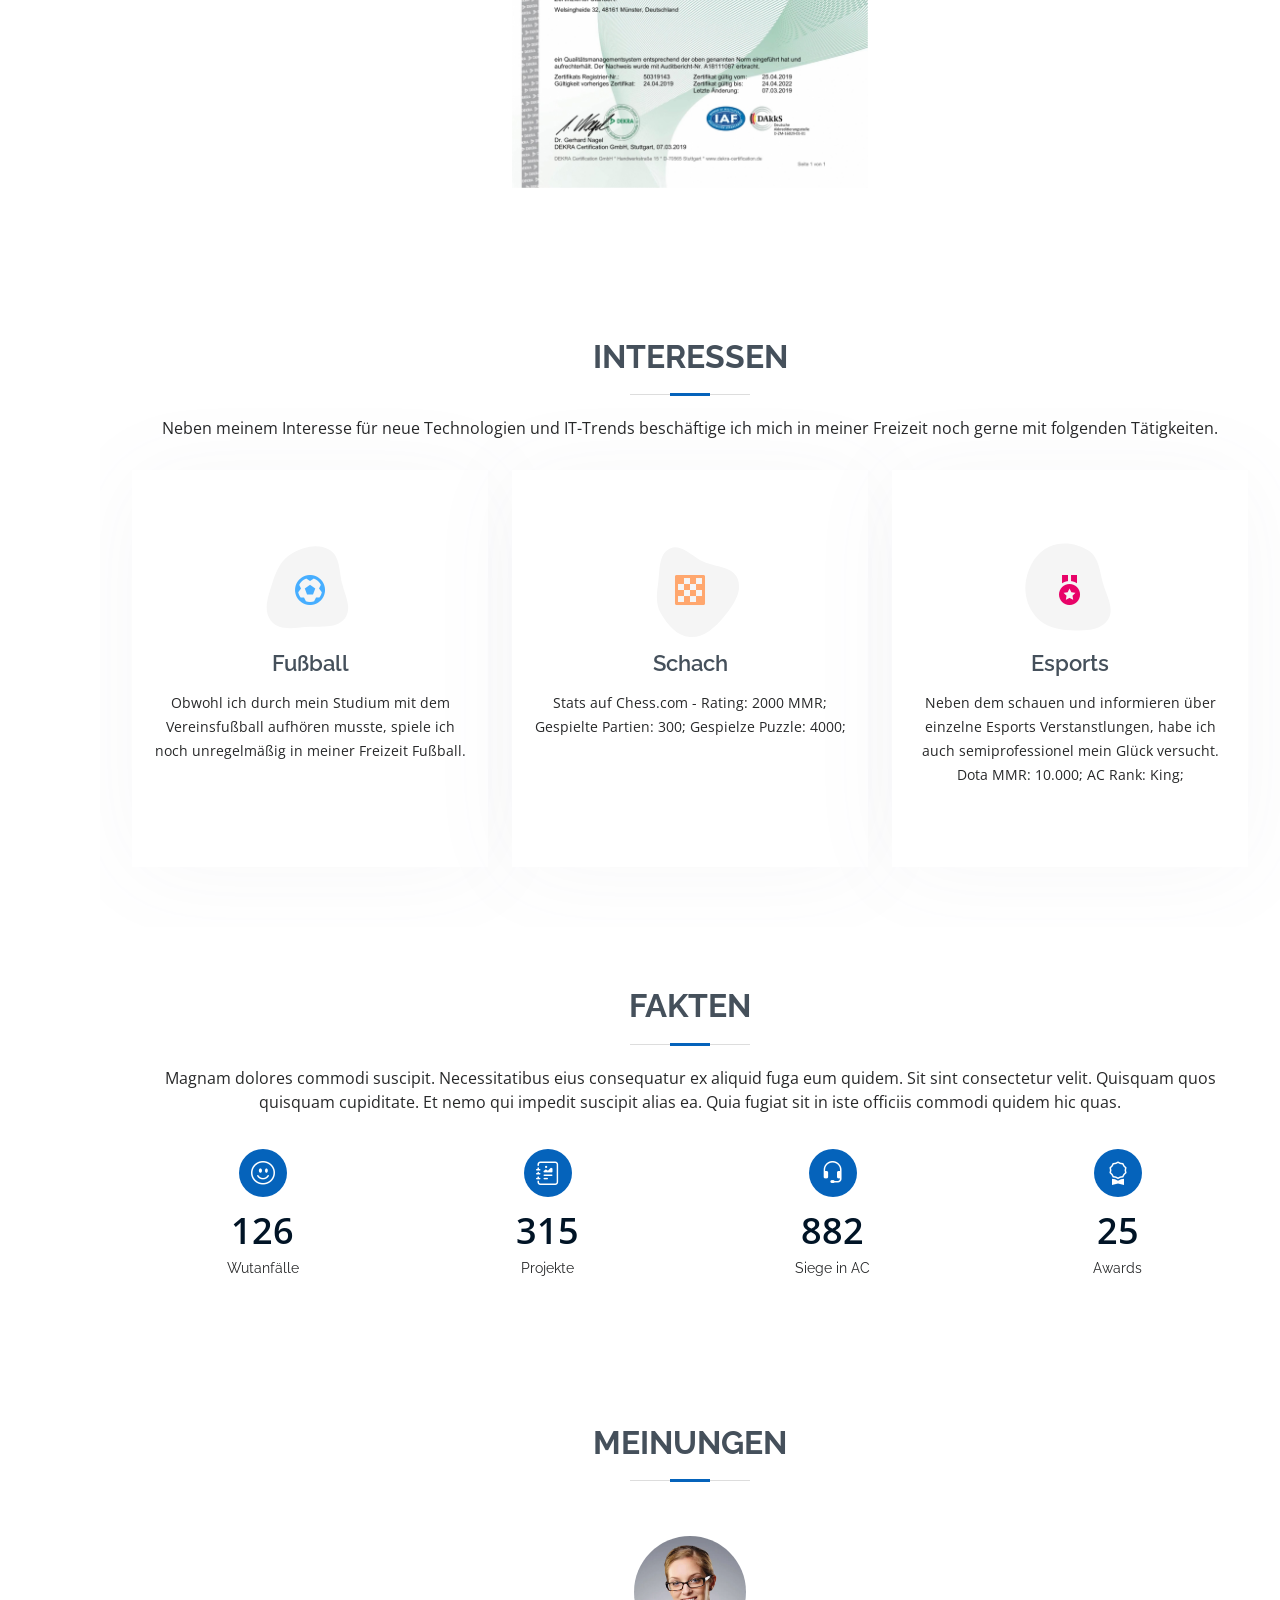
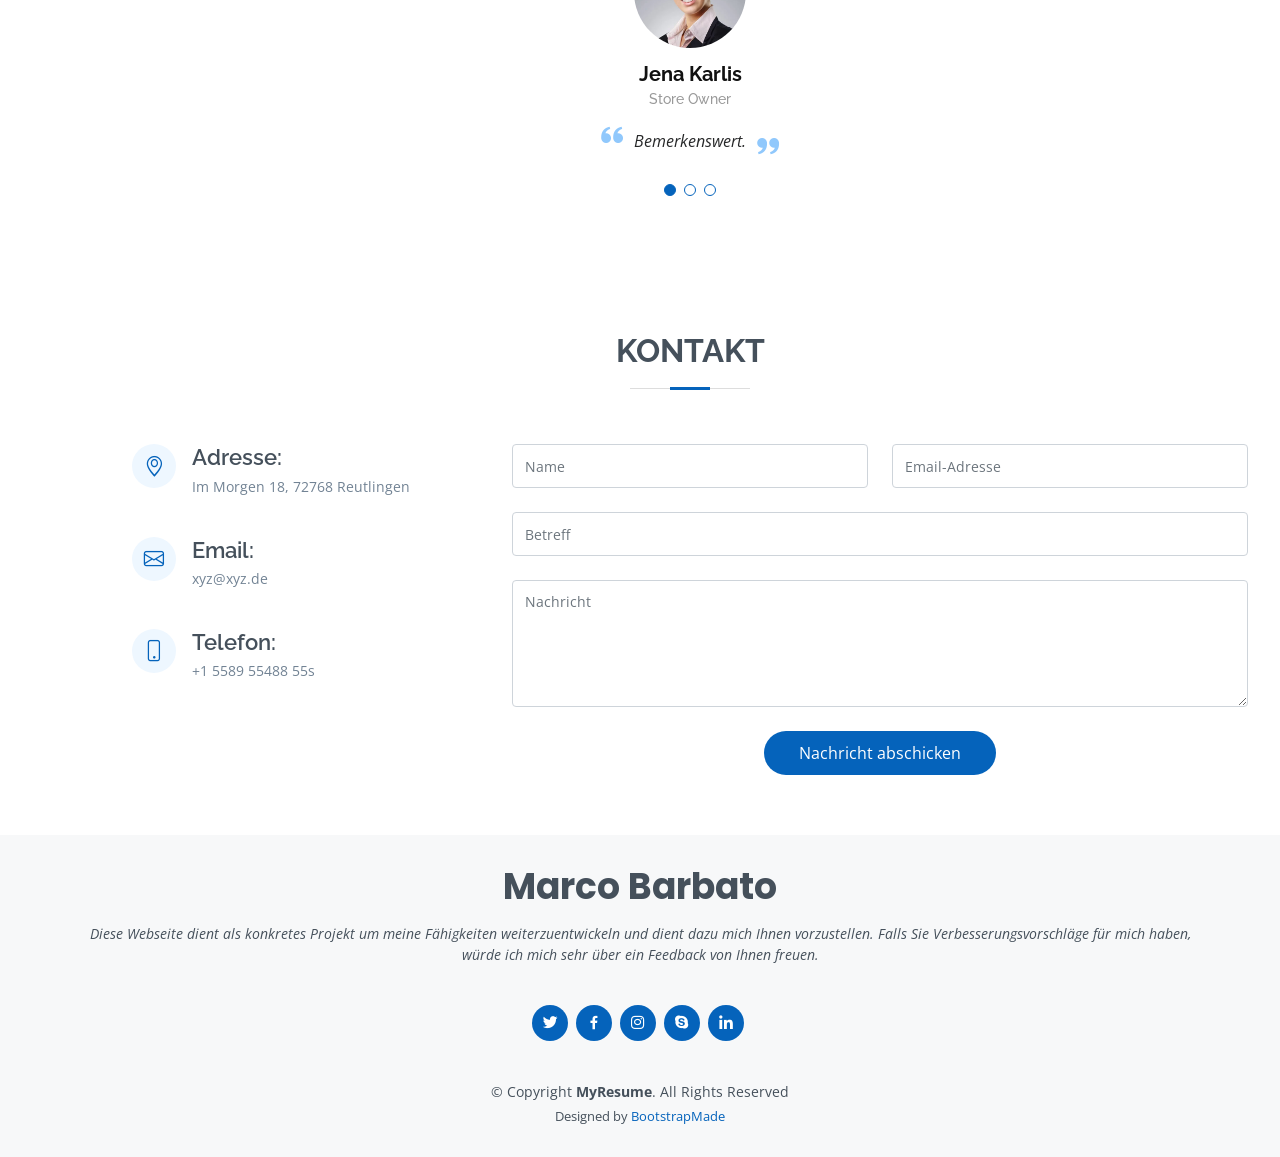
==== commit 8f2d59db: "update" ====
--- a/index.html
+++ b/index.html
@@ -14,7 +14,9 @@
   <link href="assets/img/apple-touch-icon.png" rel="apple-touch-icon">
 
   <!-- Google Fonts -->
-  <link href="https://fonts.googleapis.com/css?family=Open+Sans:300,300i,400,400i,600,600i,700,700i|Raleway:300,300i,400,400i,500,500i,600,600i,700,700i|Poppins:300,300i,400,400i,500,500i,600,600i,700,700i" rel="stylesheet">
+  <link
+    href="https://fonts.googleapis.com/css?family=Open+Sans:300,300i,400,400i,600,600i,700,700i|Raleway:300,300i,400,400i,500,500i,600,600i,700,700i|Poppins:300,300i,400,400i,500,500i,600,600i,700,700i"
+    rel="stylesheet">
 
   <!-- Vendor CSS Files -->
   <link href="assets/vendor/aos/aos.css" rel="stylesheet">
@@ -47,8 +49,10 @@
       <ul>
         <li><a href="#hero" class="nav-link scrollto active"><i class="bx bx-home"></i> <span>Home</span></a></li>
         <li><a href="#about" class="nav-link scrollto"><i class="bx bx-user"></i> <span>Über Mich</span></a></li>
-        <li><a href="#resume" class="nav-link scrollto"><i class="bx bx-file-blank"></i> <span>Lebenslauf</span></a></li>
-        <li><a href="#portfolio" class="nav-link scrollto"><i class="bx bx-book-content"></i> <span>Referenzen</span></a></li>
+        <li><a href="#resume" class="nav-link scrollto"><i class="bx bx-file-blank"></i> <span>Lebenslauf</span></a>
+        </li>
+        <li><a href="#portfolio" class="nav-link scrollto"><i class="bx bx-book-content"></i>
+            <span>Referenzen</span></a></li>
         <li><a href="#services" class="nav-link scrollto"><i class="bx bx-server"></i> <span>Interessen</span></a></li>
         <li><a href="#contact" class="nav-link scrollto"><i class="bx bx-envelope"></i> <span>Kontakt</span></a></li>
       </ul>
@@ -57,9 +61,16 @@
   </header><!-- End Header -->
 
   <!-- ======= Hero Section ======= -->
+
   <section id="hero" class="d-flex flex-column justify-content-center">
+
+
+
     <div class="container" data-aos="zoom-in" data-aos-delay="100">
       <h1>Marco Barbato</h1>
+
+
+
       <p><span class="typed" data-typed-items="Wirtschaftsinformatiker, IT-Affinität, Technik-Enthusiast"></span></p>
       <div class="social-links">
         <a href="https://www.twitter.de" class="twitter"><i class="bx bxl-twitter"></i></a>
@@ -73,15 +84,21 @@
 
   <main id="main">
 
+    <!-- The video -->
+
+
     <!-- ======= About Section ======= -->
     <section id="about" class="about">
       <div class="container" data-aos="fade-up">
 
         <div class="section-title">
           <h2>Über Mich</h2>
-          <p> Ich bin ein frischer Universitätsabsolvent mit einer Leidenschaft neue Dinge zu erlernen. Diese Webseite dient als konkretes Projekt um meine Fähigkeiten weiterzuentwickeln und dient dazu mich Ihnen vorzustellen.
-            Falls Sie Verbesserungsvorschläge für mich haben, würde ich mich sehr über ein Feedback von Ihnen freuen. Diese Webseite basiert auf einem Bootstrap-Template, welches ich im Visual Studio Codes Editor angepasst und erweitert habe.
-            </p>
+          <p> Ich bin ein frischer Universitätsabsolvent mit einer Leidenschaft neue Dinge zu erlernen. Diese Webseite
+            dient als konkretes Projekt um meine Fähigkeiten weiterzuentwickeln und dient dazu mich Ihnen vorzustellen.
+            Falls Sie Verbesserungsvorschläge für mich haben, würde ich mich sehr über ein Feedback von Ihnen freuen.
+            Diese Webseite basiert auf einem Bootstrap-Template, welches ich im Visual Studio Codes Editor angepasst und
+            erweitert habe.
+          </p>
         </div>
 
         <div class="row">
@@ -89,42 +106,46 @@
             <img src="assets/img/avatar.svg" class="img-fluid" alt="">
           </div>
           <div class="col-lg-8 pt-4 pt-lg-0 content">
-            <h3> Young Professional.</h3>
+            <h3> Young Professional</h3>
             <p class="fst-italic">
-              Nach meinem erfolgreich abgeschlossenen Master bin ich fest entschlossen, 
-              das erlernte Wissen endlich in die Praxis umzusetzen. </br>
-              Für meinen potenziellen Arbeitgeber bedeutet das dass ich neben einem neuen Gesicht auch kreative Ideen, die frischen Wind in das Unternehmen bringen können, bieten kann. 
+              Nach meinem erfolgreich abgeschlossenen Master bin ich fest entschlossen,
+              das erlernte Wissen endlich in die Praxis umzusetzen.
+              Für meinen potenziellen Arbeitgeber bedeutet das dass ich neben einem neuen Gesicht auch kreative Ideen,
+              die frischen Wind in das Unternehmen bringen können, bieten kann.
             </p>
             <div class="row">
               <div class="col-lg-6">
                 <ul>
                   <li><i class="bi bi-chevron-right"></i> <strong>Geburtstag:</strong> <span>17/Juni/1993</span></li>
-                  <li><i class="bi bi-chevron-right"></i> <strong>Webeite:</strong> <span>
-
-                    <a href="https://mb-repo.github.io/hp/" ­target="_blank"­>https://mb-repo.github.io/hp/</a>
-
-                  </span></li>
+                  <li><i class="bi bi-chevron-right"></i> <strong>Webseite:</strong> <span>
+
+                      <a href="https://mb-repo.github.io/hp/" ­target="_blank" ­>https://mb-repo.github.io/hp/</a>
+
+                    </span></li>
                   <li><i class="bi bi-chevron-right"></i> <strong>Telefon:</strong> <span>+123 456 7890</span></li>
-                  <li><i class="bi bi-chevron-right"></i> <strong>Ort:</strong> <span>Reutlingen, Baden Württemberg</span></li>
+                  <li><i class="bi bi-chevron-right"></i> <strong>Ort:</strong> <span>Reutlingen, Baden
+                      Württemberg</span></li>
                 </ul>
               </div>
               <div class="col-lg-6">
                 <ul>
                   <li><i class="bi bi-chevron-right"></i> <strong>Alter:</strong> <span>27</span></li>
-                  <li><i class="bi bi-chevron-right"></i> <strong>Abschluss:</strong> <span>Master of Science</span></li>
+                  <li><i class="bi bi-chevron-right"></i> <strong>Abschluss:</strong> <span>Master of Science</span>
+                  </li>
                   <li><i class="bi bi-chevron-right"></i> <strong>Sprachen:</strong> <span>Deutsch, Englisch</span></li>
-                  <li><i class="bi bi-chevron-right"></i> <strong>Job:</strong> <span>Arbeitssuchend</span></li>
+                  <li><i class="bi bi-chevron-right"></i> <strong>E-Mail:</strong> <span>
+                      <a href="mailto:xyz@web.de">xyz@xyz.de</a>
+
+                    </span></li>
                 </ul>
               </div>
             </div>
-            
+
           </div>
         </div>
 
       </div>
     </section><!-- End About Section -->
-
-
 
     <!-- ======= Skills Section ======= -->
     <section id="skills" class="skills section-bg">
@@ -132,7 +153,8 @@
 
         <div class="section-title">
           <h2>Fähigkeiten</h2>
-          <p>Folgende Technologien konnte ich bereits während meiner Studien als auch Privat kennenlernen und mir Fähigkeiten anneignen.</p>
+          <p>Folgende Technologien konnte ich bereits während meiner Studien als auch Privat kennenlernen und mir
+            Fähigkeiten anneignen.</p>
         </div>
 
         <div class="row skills-content">
@@ -142,21 +164,24 @@
             <div class="progress">
               <span class="skill">HTML <i class="val">100%</i></span>
               <div class="progress-bar-wrap">
-                <div class="progress-bar" role="progressbar" aria-valuenow="100" aria-valuemin="0" aria-valuemax="100"></div>
+                <div class="progress-bar" role="progressbar" aria-valuenow="100" aria-valuemin="0" aria-valuemax="100">
+                </div>
               </div>
             </div>
 
             <div class="progress">
               <span class="skill">CSS <i class="val">90%</i></span>
               <div class="progress-bar-wrap">
-                <div class="progress-bar" role="progressbar" aria-valuenow="90" aria-valuemin="0" aria-valuemax="100"></div>
+                <div class="progress-bar" role="progressbar" aria-valuenow="90" aria-valuemin="0" aria-valuemax="100">
+                </div>
               </div>
             </div>
 
             <div class="progress">
-              <span class="skill">JavaScript <i class="val">75%</i></span>
+              <span class="skill">JavaScript <i class="val">25%</i></span>
               <div class="progress-bar-wrap">
-                <div class="progress-bar" role="progressbar" aria-valuenow="75" aria-valuemin="0" aria-valuemax="100"></div>
+                <div class="progress-bar" role="progressbar" aria-valuenow="25" aria-valuemin="0" aria-valuemax="100">
+                </div>
               </div>
             </div>
 
@@ -167,24 +192,28 @@
             <div class="progress">
               <span class="skill">MS-Powerpoint <i class="val">80%</i></span>
               <div class="progress-bar-wrap">
-                <div class="progress-bar" role="progressbar" aria-valuenow="80" aria-valuemin="0" aria-valuemax="100"></div>
+                <div class="progress-bar" role="progressbar" aria-valuenow="80" aria-valuemin="0" aria-valuemax="100">
+                </div>
               </div>
             </div>
 
             <div class="progress">
               <span class="skill">BPMN <i class="val">90%</i></span>
               <div class="progress-bar-wrap">
-                <div class="progress-bar" role="progressbar" aria-valuenow="90" aria-valuemin="0" aria-valuemax="100"></div>
+                <div class="progress-bar" role="progressbar" aria-valuenow="90" aria-valuemin="0" aria-valuemax="100">
+                </div>
               </div>
             </div>
 
             <div class="progress">
               <span class="skill">GPM <i class="val">55%</i></span>
               <div class="progress-bar-wrap">
-                <div class="progress-bar" role="progressbar" aria-valuenow="55" aria-valuemin="0" aria-valuemax="100"></div>
-              </div>
-            </div>
-
+                <div class="progress-bar" role="progressbar" aria-valuenow="55" aria-valuemin="0" aria-valuemax="100">
+                </div>
+              </div>
+            </div>
+          
+          
           </div>
 
         </div>
@@ -198,33 +227,51 @@
 
         <div class="section-title">
           <h2>Lebenslauf</h2>
-          <p> Im folgenden Abschnitt möchte ich Ihnen meinen Werdegang und sowohl meine beruflichen als auch akademischen Stationen vorstellen.</p>
+          <p> Im folgenden Abschnitt möchte ich Ihnen meinen Werdegang und sowohl meine beruflichen als auch
+            akademischen Stationen vorstellen.</p>
+
+          <a href="Lebenslauf_BarbatoMarco.pdf" download="Lebenslauf_BarbatoMarco.pdf" target="_blank">Lebenslauf als
+            PDF herunterladen.</a>
+
+          <button type="submit" class="btn btn-outline-primary"
+            onclick="window.open('Lebenslauf_BarbatoMarco.pdf')">Download CV</button>
+
         </div>
 
         <div class="row">
-          <div class="col-lg-6">
-            
+          <div class="col-lg-6">           
             <h3 class="resume-title">Ausbildung</h3>
             <div class="resume-item">
               <h4>Master of Science, Wirtschaftsinformatik</h4>
               <h5>10/2017 - 03/2021</h5>
-              <p><em>Universitäten Hohenheim und Stuttgart</em></p>
+              <p><em>Universität Hohenheim & Universität Stuttgart</em></p>
               <ul>
-                <li>Vertiefung in Strategisches Informationsmanagement, Service Operations Management, Entrepreneurship, Management von IT-Unternehmen und Unternehmenssoftware, Innovationsmanagement</li>
-                <li>Masterarbeit mit dem Titel: “Entwicklung eines Vorgehensmodells für Agilität in High Reliability Organisations”</li>
+                <li>Vertiefung in Strategisches Informationsmanagement, Service Operations Management, Entrepreneurship,
+                  Management von IT-Unternehmen und Unternehmenssoftware, Innovationsmanagement</li>
+                <li>Masterarbeit mit dem Titel: “Entwicklung eines Vorgehensmodells für Agilität in High Reliability
+                  Organisations”</li>
               </ul>
-              </div>
+            </div>
             <div class="resume-item">
               <h4>Bachelor of Science, Wirtschaftsinformatik</h4>
               <h5>03/2012 - 07/2016</h5>
               <p><em>Hochschule für Technik Stuttgart</em></p>
               <ul>
-              <li>Vertiefung in Pervasive Computing, Logistik und Beschaffung, IT-Infrastrukturmanagement</li>
-              <li>Bachelorarbeit mit dem Titel: “Analyse und Optimierung der Requirements Engineering-Methodik bei agilen Softwareprojekten innerhalb eines Großkonzerns”</li>
+                <li>Vertiefung in Pervasive Computing, Logistik und Beschaffung, IT-Infrastrukturmanagement</li>
+                <li>Bachelorarbeit mit dem Titel: “Analyse und Optimierung der Requirements Engineering-Methodik bei
+                  agilen Softwareprojekten innerhalb eines Großkonzerns”</li>
               </ul>
-              </div>
-          </div>
+            </div>
+
+            <div class="text-center">
+              <img src="work.png" loading ="lazy" class ="img-fluid d-none d-lg-block" alt="wrk"/>
+            </div>
+           
+            
+          </div>
+
           <div class="col-lg-6">
+            <img src="selfhtml.png" loading ="lazy" class ="img-fluid d-none d-lg-block" alt="Selfhtml"/>
             <h3 class="resume-title">Erfahrung</h3>
             <div class="resume-item">
               <h4>Bachelorand</h4>
@@ -237,8 +284,8 @@
                 <li>Modellierung des Prozesses in der BPMN-Notation</li>
                 <li>Erstellung eines User-Story-Musters</li>
                 <li>Einpflegen der Inhalte der Bachelorarbeit in das abteilungseigene Confluence-Tool</li>
-                <li>Definition eines Anforderungsprofils für den Requirements Engineer	</li>
-            </ul>
+                <li>Definition eines Anforderungsprofils für den Requirements Engineer </li>
+              </ul>
             </div>
             <div class="resume-item">
               <h4>Praktikant</h4>
@@ -248,8 +295,8 @@
                 <li>Weiterentwicklung des IT-Service-Delivery-Models</li>
                 <li>Unterstützung der IT-Organisation in den Service Delivery Prozessen</li>
                 <li>Erstellung von Best Practices</li>
-                <li>Erarbeitung von Workshop- und Dokumentationsmaterialien 	</li>
-            </ul>
+                <li>Erarbeitung von Workshop- und Dokumentationsmaterialien  </li>
+              </ul>
             </div>
           </div>
         </div>
@@ -286,8 +333,10 @@
                 <h4>Arbeitszeugnis</h4>
                 <p>Firma XYZ</p>
                 <div class="portfolio-links">
-                  <a href="assets/img/portfolio/az-1.jpg" data-gallery="portfolioGallery" class="portfolio-lightbox" title="Arbeitszeugnis Firma XYZ"><i class="bx bx-plus"></i></a>
-                  <a href="portfolio-details.html" class="portfolio-details-lightbox" data-glightbox="type: external" title="Portfolio Details"><i class="bx bx-link"></i></a>
+                  <a href="assets/img/portfolio/az-1.jpg" data-gallery="portfolioGallery" class="portfolio-lightbox"
+                    title="Arbeitszeugnis Firma XYZ"><i class="bx bx-plus"></i></a>
+                  <a href="portfolio-details.html" class="portfolio-details-lightbox" data-glightbox="type: external"
+                    title="Portfolio Details"><i class="bx bx-link"></i></a>
                 </div>
               </div>
             </div>
@@ -300,8 +349,10 @@
                 <h4>Projekt</h4>
                 <p>Webseite mit React</p>
                 <div class="portfolio-links">
-                  <a href="assets/img/portfolio/ws-1.jpg" data-gallery="portfolioGallery" class="portfolio-lightbox" title="Webseite mit React"><i class="bx bx-plus"></i></a>
-                  <a href="portfolio-details.html" class="portfolio-details-lightbox" data-glightbox="type: external" title="Portfolio Details"><i class="bx bx-link"></i></a>
+                  <a href="assets/img/portfolio/ws-1.jpg" data-gallery="portfolioGallery" class="portfolio-lightbox"
+                    title="Webseite mit React"><i class="bx bx-plus"></i></a>
+                  <a href="portfolio-details.html" class="portfolio-details-lightbox" data-glightbox="type: external"
+                    title="Portfolio Details"><i class="bx bx-link"></i></a>
                 </div>
               </div>
             </div>
@@ -314,14 +365,16 @@
                 <h4>Arbeitszeugnis </h4>
                 <p>Firma XYZ</p>
                 <div class="portfolio-links">
-                  <a href="assets/img/portfolio/zeugnisbsp2.jpg"  data-gallery="portfolioGallery" class="portfolio-lightbox" title="Arbeitszeugnis Firma XYZ"><i class="bx bx-plus"></i></a>
-                  <a href="portfolio-details.html" class="portfolio-details-lightbox" data-glightbox="type: external" title="Portfolio Details"><i class="bx bx-link"></i></a>
-                </div>
-              </div>
-            </div>
-          </div>
-
-       
+                  <a href="assets/img/portfolio/zeugnisbsp2.jpg" data-gallery="portfolioGallery"
+                    class="portfolio-lightbox" title="Arbeitszeugnis Firma XYZ"><i class="bx bx-plus"></i></a>
+                  <a href="portfolio-details.html" class="portfolio-details-lightbox" data-glightbox="type: external"
+                    title="Portfolio Details"><i class="bx bx-link"></i></a>
+                </div>
+              </div>
+            </div>
+          </div>
+
+
           <div class="col-lg-4 col-md-6 portfolio-item filter-card">
             <div class="portfolio-wrap">
               <img src="assets/img/portfolio/zerti-3.jpg" class="img-fluid" alt="">
@@ -329,8 +382,10 @@
                 <h4>Master Urkunde</h4>
                 <p>Universität Hohenheim</p>
                 <div class="portfolio-links">
-                  <a href="assets/img/portfolio/zerti-3.jpg" data-gallery="portfolioGallery" class="portfolio-lightbox" title="Urkunde Master of Science Hohenheim"><i class="bx bx-plus"></i></a>
-                  <a href="portfolio-details.html" class="portfolio-details-lightbox" data-glightbox="type: external" title="Portfolio Details"><i class="bx bx-link"></i></a>
+                  <a href="assets/img/portfolio/zerti-3.jpg" data-gallery="portfolioGallery" class="portfolio-lightbox"
+                    title="Urkunde Master of Science Hohenheim"><i class="bx bx-plus"></i></a>
+                  <a href="portfolio-details.html" class="portfolio-details-lightbox" data-glightbox="type: external"
+                    title="Portfolio Details"><i class="bx bx-link"></i></a>
                 </div>
               </div>
             </div>
@@ -343,8 +398,10 @@
                 <h4>Projekt</h4>
                 <p>Webseite mit Bootstrap</p>
                 <div class="portfolio-links">
-                  <a href="assets/img/portfolio/projekt2.png" data-gallery="portfolioGallery" class="portfolio-lightbox" title="Webseite mit Bootstrap-Template"><i class="bx bx-plus"></i></a>
-                  <a href="portfolio-details.html" class="portfolio-details-lightbox" data-glightbox="type: external" title="Portfolio Details"><i class="bx bx-link"></i></a>
+                  <a href="assets/img/portfolio/projekt2.png" data-gallery="portfolioGallery" class="portfolio-lightbox"
+                    title="Webseite mit Bootstrap-Template"><i class="bx bx-plus"></i></a>
+                  <a href="portfolio-details.html" class="portfolio-details-lightbox" data-glightbox="type: external"
+                    title="Portfolio Details"><i class="bx bx-link"></i></a>
                 </div>
               </div>
             </div>
@@ -357,8 +414,10 @@
                 <h4>Zeugniss BA </h4>
                 <p>Hochschule für Technik Stuttgart</p>
                 <div class="portfolio-links">
-                  <a href="assets/img/portfolio/zeugnisbsp1.jpg" data-gallery="portfolioGallery" class="portfolio-lightbox" title="Zeugnis BA - HFT Stuttgart"><i class="bx bx-plus"></i></a>
-                  <a href="portfolio-details.html" class="portfolio-details-lightbox" data-glightbox="type: external" title="Portfolio Details"><i class="bx bx-link"></i></a>
+                  <a href="assets/img/portfolio/zeugnisbsp1.jpg" data-gallery="portfolioGallery"
+                    class="portfolio-lightbox" title="Zeugnis BA - HFT Stuttgart"><i class="bx bx-plus"></i></a>
+                  <a href="portfolio-details.html" class="portfolio-details-lightbox" data-glightbox="type: external"
+                    title="Portfolio Details"><i class="bx bx-link"></i></a>
                 </div>
               </div>
             </div>
@@ -371,8 +430,10 @@
                 <h4>Zertifikat</h4>
                 <p>Firma XYZ</p>
                 <div class="portfolio-links">
-                  <a href="assets/img/portfolio/zerti-1.jpg" data-gallery="portfolioGallery" class="portfolio-lightbox" title="Zertifikat Firma XYZ"><i class="bx bx-plus"></i></a>
-                  <a href="portfolio-details.html" class="portfolio-details-lightbox" data-glightbox="type: external" title="Portfolio Details"><i class="bx bx-link"></i></a>
+                  <a href="assets/img/portfolio/zerti-1.jpg" data-gallery="portfolioGallery" class="portfolio-lightbox"
+                    title="Zertifikat Firma XYZ"><i class="bx bx-plus"></i></a>
+                  <a href="portfolio-details.html" class="portfolio-details-lightbox" data-glightbox="type: external"
+                    title="Portfolio Details"><i class="bx bx-link"></i></a>
                 </div>
               </div>
             </div>
@@ -385,8 +446,10 @@
                 <h4>Zertifikat</h4>
                 <p>Autochess</p>
                 <div class="portfolio-links">
-                  <a href="assets/img/portfolio/zerti-2.jpg" data-gallery="portfolioGallery" class="portfolio-lightbox" title="Zertifikat AC"><i class="bx bx-plus"></i></a>
-                  <a href="portfolio-details.html" class="portfolio-details-lightbox" data-glightbox="type: external" title="Portfolio Details"><i class="bx bx-link"></i></a>
+                  <a href="assets/img/portfolio/zerti-2.jpg" data-gallery="portfolioGallery" class="portfolio-lightbox"
+                    title="Zertifikat AC"><i class="bx bx-plus"></i></a>
+                  <a href="portfolio-details.html" class="portfolio-details-lightbox" data-glightbox="type: external"
+                    title="Portfolio Details"><i class="bx bx-link"></i></a>
                 </div>
               </div>
             </div>
@@ -402,7 +465,8 @@
 
         <div class="section-title">
           <h2>Interessen</h2>
-          <p>Neben meinem Interesse für neue Technologien und IT-Trends beschäftige ich mich in meiner Freizeit noch gerne mit folgenden Tätigkeiten.</p>
+          <p>Neben meinem Interesse für neue Technologien und IT-Trends beschäftige ich mich in meiner Freizeit noch
+            gerne mit folgenden Tätigkeiten.</p>
         </div>
 
         <div class="row">
@@ -411,39 +475,49 @@
             <div class="icon-box iconbox-blue">
               <div class="icon">
                 <svg width="100" height="100" viewBox="0 0 600 600" xmlns="http://www.w3.org/2000/svg">
-                  <path stroke="none" stroke-width="0" fill="#f5f5f5" d="M300,521.0016835830174C376.1290562159157,517.8887921683347,466.0731472004068,529.7835943286574,510.70327084640275,468.03025145048787C554.3714126377745,407.6079735673963,508.03601936045806,328.9844924480964,491.2728898941984,256.3432110539036C474.5976632858925,184.082847569629,479.9380746630129,96.60480741107993,416.23090153303,58.64404602377083C348.86323505073057,18.502131276798302,261.93793281208167,40.57373210992963,193.5410806939664,78.93577620505333C130.42746243093433,114.334589627462,98.30271207620316,179.96522072025542,76.75703585869454,249.04625023123273C51.97151888228291,328.5150500222984,13.704378332031375,421.85034740162234,66.52175969318436,486.19268352777647C119.04800174914682,550.1803526380478,217.28368757567262,524.383925680826,300,521.0016835830174"></path>
+                  <path stroke="none" stroke-width="0" fill="#f5f5f5"
+                    d="M300,521.0016835830174C376.1290562159157,517.8887921683347,466.0731472004068,529.7835943286574,510.70327084640275,468.03025145048787C554.3714126377745,407.6079735673963,508.03601936045806,328.9844924480964,491.2728898941984,256.3432110539036C474.5976632858925,184.082847569629,479.9380746630129,96.60480741107993,416.23090153303,58.64404602377083C348.86323505073057,18.502131276798302,261.93793281208167,40.57373210992963,193.5410806939664,78.93577620505333C130.42746243093433,114.334589627462,98.30271207620316,179.96522072025542,76.75703585869454,249.04625023123273C51.97151888228291,328.5150500222984,13.704378332031375,421.85034740162234,66.52175969318436,486.19268352777647C119.04800174914682,550.1803526380478,217.28368757567262,524.383925680826,300,521.0016835830174">
+                  </path>
                 </svg>
-               
+
                 <i class='bx bx-football'></i>
               </div>
               <h4><a href="">Fußball</a></h4>
-              <p> Obwohl ich durch mein Studium mit dem Vereinsfußball aufhören musste, spiele ich noch unregelmäßig in meiner Freizeit Fußball.</p>
-            </div>
-          </div>
-
-          <div class="col-lg-4 col-md-6 d-flex align-items-stretch mt-4 mt-md-0" data-aos="zoom-in" data-aos-delay="200">
+              <p> Obwohl ich durch mein Studium mit dem Vereinsfußball aufhören musste, spiele ich noch unregelmäßig in
+                meiner Freizeit Fußball.</p>
+            </div>
+          </div>
+
+          <div class="col-lg-4 col-md-6 d-flex align-items-stretch mt-4 mt-md-0" data-aos="zoom-in"
+            data-aos-delay="200">
             <div class="icon-box iconbox-orange ">
               <div class="icon">
                 <svg width="100" height="100" viewBox="0 0 600 600" xmlns="http://www.w3.org/2000/svg">
-                  <path stroke="none" stroke-width="0" fill="#f5f5f5" d="M300,582.0697525312426C382.5290701553225,586.8405444964366,449.9789794690241,525.3245884688669,502.5850820975895,461.55621195738473C556.606425686781,396.0723002908107,615.8543463187945,314.28637112970534,586.6730223649479,234.56875336149918C558.9533121215079,158.8439757836574,454.9685369536778,164.00468322053177,381.49747125262974,130.76875717737553C312.15926192815925,99.40240125094834,248.97055460311594,18.661163978235184,179.8680185752513,50.54337015887873C110.5421016452524,82.52863877960104,119.82277516462835,180.83849132639028,109.12597500060166,256.43424936330496C100.08760227029461,320.3096726198365,92.17705696193138,384.0621239912766,124.79988738764834,439.7174275375508C164.83382741302287,508.01625554203684,220.96474134820875,577.5009287672846,300,582.0697525312426"></path>
+                  <path stroke="none" stroke-width="0" fill="#f5f5f5"
+                    d="M300,582.0697525312426C382.5290701553225,586.8405444964366,449.9789794690241,525.3245884688669,502.5850820975895,461.55621195738473C556.606425686781,396.0723002908107,615.8543463187945,314.28637112970534,586.6730223649479,234.56875336149918C558.9533121215079,158.8439757836574,454.9685369536778,164.00468322053177,381.49747125262974,130.76875717737553C312.15926192815925,99.40240125094834,248.97055460311594,18.661163978235184,179.8680185752513,50.54337015887873C110.5421016452524,82.52863877960104,119.82277516462835,180.83849132639028,109.12597500060166,256.43424936330496C100.08760227029461,320.3096726198365,92.17705696193138,384.0621239912766,124.79988738764834,439.7174275375508C164.83382741302287,508.01625554203684,220.96474134820875,577.5009287672846,300,582.0697525312426">
+                  </path>
                 </svg>
-                <i class='bx bxs-chess' ></i>
+                <i class='bx bxs-chess'></i>
               </div>
               <h4><a href="">Schach</a></h4>
               <p> Stats auf Chess.com - Rating: 2000 MMR; Gespielte Partien: 300; Gespielze Puzzle: 4000;</p>
             </div>
           </div>
 
-          <div class="col-lg-4 col-md-6 d-flex align-items-stretch mt-4 mt-lg-0" data-aos="zoom-in" data-aos-delay="300">
+          <div class="col-lg-4 col-md-6 d-flex align-items-stretch mt-4 mt-lg-0" data-aos="zoom-in"
+            data-aos-delay="300">
             <div class="icon-box iconbox-pink">
               <div class="icon">
                 <svg width="100" height="100" viewBox="0 0 600 600" xmlns="http://www.w3.org/2000/svg">
-                  <path stroke="none" stroke-width="0" fill="#f5f5f5" d="M300,541.5067337569781C382.14930387511276,545.0595476570109,479.8736841581634,548.3450877840088,526.4010558755058,480.5488172755941C571.5218469581645,414.80211281144784,517.5187510058486,332.0715597781072,496.52539010469104,255.14436215662573C477.37192572678356,184.95920475031193,473.57363656557914,105.61284051026155,413.0603344069578,65.22779650032875C343.27470386102294,18.654635553484475,251.2091493199835,5.337323636656869,175.0934190732945,40.62881213300186C97.87086631185822,76.43348514350839,51.98124368387456,156.15599469081315,36.44837278890362,239.84606092416172C21.716077023791087,319.22268207091537,43.775223500013084,401.1760424656574,96.891909868211,461.97329694683043C147.22146801428983,519.5804099606455,223.5754009179313,538.201503339737,300,541.5067337569781"></path>
+                  <path stroke="none" stroke-width="0" fill="#f5f5f5"
+                    d="M300,541.5067337569781C382.14930387511276,545.0595476570109,479.8736841581634,548.3450877840088,526.4010558755058,480.5488172755941C571.5218469581645,414.80211281144784,517.5187510058486,332.0715597781072,496.52539010469104,255.14436215662573C477.37192572678356,184.95920475031193,473.57363656557914,105.61284051026155,413.0603344069578,65.22779650032875C343.27470386102294,18.654635553484475,251.2091493199835,5.337323636656869,175.0934190732945,40.62881213300186C97.87086631185822,76.43348514350839,51.98124368387456,156.15599469081315,36.44837278890362,239.84606092416172C21.716077023791087,319.22268207091537,43.775223500013084,401.1760424656574,96.891909868211,461.97329694683043C147.22146801428983,519.5804099606455,223.5754009179313,538.201503339737,300,541.5067337569781">
+                  </path>
                 </svg>
                 <i class='bx bxs-medal'></i>
               </div>
               <h4><a href="">Esports</a></h4>
-              <p>Neben dem schauen und informieren über einzelne Esports Verstanstlungen, habe ich auch semiprofessionel mein Glück versucht. Dota MMR: 10.000; AC Rank: King;</p>
+              <p>Neben dem schauen und informieren über einzelne Esports Verstanstlungen, habe ich auch semiprofessionel
+                mein Glück versucht. Dota MMR: 10.000; AC Rank: King;</p>
             </div>
           </div>
         </div>
@@ -451,53 +525,59 @@
       </div>
     </section><!-- End Services Section -->
 
-      <!-- ======= Facts Section ======= -->
-      <section id="facts" class="facts">
-        <div class="container" data-aos="fade-up">
-  
-          <div class="section-title">
-            <h2>Fakten</h2>
-            <p>Magnam dolores commodi suscipit. Necessitatibus eius consequatur ex aliquid fuga eum quidem. Sit sint consectetur velit. Quisquam quos quisquam cupiditate. Et nemo qui impedit suscipit alias ea. Quia fugiat sit in iste officiis commodi quidem hic quas.</p>
-          </div>
-  
-          <div class="row">
-  
-            <div class="col-lg-3 col-md-6">
-              <div class="count-box">
-                <i class="bi bi-emoji-smile"></i>
-                <span data-purecounter-start="0" data-purecounter-end="232" data-purecounter-duration="1" class="purecounter"></span>
-                <p>Wutanfälle</p>
-              </div>
-            </div>
-  
-            <div class="col-lg-3 col-md-6 mt-5 mt-md-0">
-              <div class="count-box">
-                <i class="bi bi-journal-richtext"></i>
-                <span data-purecounter-start="0" data-purecounter-end="521" data-purecounter-duration="1" class="purecounter"></span>
-                <p>Projekte</p>
-              </div>
-            </div>
-  
-            <div class="col-lg-3 col-md-6 mt-5 mt-lg-0">
-              <div class="count-box">
-                <i class="bi bi-headset"></i>
-                <span data-purecounter-start="0" data-purecounter-end="1463" data-purecounter-duration="1" class="purecounter"></span>
-                <p>Siege in AC</p>
-              </div>
-            </div>
-  
-            <div class="col-lg-3 col-md-6 mt-5 mt-lg-0">
-              <div class="count-box">
-                <i class="bi bi-award"></i>
-                <span data-purecounter-start="0" data-purecounter-end="25" data-purecounter-duration="1" class="purecounter"></span>
-                <p>Awards</p>
-              </div>
-            </div>
-  
-          </div>
-  
-        </div>
-      </section><!-- End Facts Section -->
+    <!-- ======= Facts Section ======= -->
+    <section id="facts" class="facts">
+      <div class="container" data-aos="fade-up">
+
+        <div class="section-title">
+          <h2>Fakten</h2>
+          <p>Magnam dolores commodi suscipit. Necessitatibus eius consequatur ex aliquid fuga eum quidem. Sit sint
+            consectetur velit. Quisquam quos quisquam cupiditate. Et nemo qui impedit suscipit alias ea. Quia fugiat sit
+            in iste officiis commodi quidem hic quas.</p>
+        </div>
+
+        <div class="row">
+
+          <div class="col-lg-3 col-md-6">
+            <div class="count-box">
+              <i class="bi bi-emoji-smile"></i>
+              <span data-purecounter-start="0" data-purecounter-end="232" data-purecounter-duration="1"
+                class="purecounter"></span>
+              <p>Wutanfälle</p>
+            </div>
+          </div>
+
+          <div class="col-lg-3 col-md-6 mt-5 mt-md-0">
+            <div class="count-box">
+              <i class="bi bi-journal-richtext"></i>
+              <span data-purecounter-start="0" data-purecounter-end="521" data-purecounter-duration="1"
+                class="purecounter"></span>
+              <p>Projekte</p>
+            </div>
+          </div>
+
+          <div class="col-lg-3 col-md-6 mt-5 mt-lg-0">
+            <div class="count-box">
+              <i class="bi bi-headset"></i>
+              <span data-purecounter-start="0" data-purecounter-end="1463" data-purecounter-duration="1"
+                class="purecounter"></span>
+              <p>Siege in AC</p>
+            </div>
+          </div>
+
+          <div class="col-lg-3 col-md-6 mt-5 mt-lg-0">
+            <div class="count-box">
+              <i class="bi bi-award"></i>
+              <span data-purecounter-start="0" data-purecounter-end="25" data-purecounter-duration="1"
+                class="purecounter"></span>
+              <p>Awards</p>
+            </div>
+          </div>
+
+        </div>
+
+      </div>
+    </section><!-- End Facts Section -->
 
     <!-- ======= Testimonials Section ======= -->
     <section id="testimonials" class="testimonials section-bg">
@@ -577,7 +657,7 @@
               <div class="email">
                 <i class="bi bi-envelope"></i>
                 <h4>Email:</h4>
-                <p>marcobarbato@web.de</p>
+                <p>xyz@xyz.de</p>
               </div>
 
               <div class="phone">
@@ -628,8 +708,10 @@
   <footer id="footer">
     <div class="container">
       <h3>Marco Barbato</h3>
-      <p>Diese Webseite dient als konkretes Projekt um meine Fähigkeiten weiterzuentwickeln und dient dazu mich Ihnen vorzustellen. Falls Sie Verbesserungsvorschläge für mich haben, würde ich mich sehr über ein Feedback von Ihnen freuen. 
-        </p>
+      <p>Diese Webseite dient als konkretes Projekt um meine Fähigkeiten weiterzuentwickeln und dient dazu mich Ihnen
+        vorzustellen. Falls Sie Verbesserungsvorschläge für mich haben, würde ich mich sehr über ein Feedback von Ihnen
+        freuen.
+      </p>
       <div class="social-links">
         <a href="#" class="twitter"><i class="bx bxl-twitter"></i></a>
         <a href="#" class="facebook"><i class="bx bxl-facebook"></i></a>
@@ -651,7 +733,8 @@
   </footer><!-- End Footer -->
 
   <div id="preloader"></div>
-  <a href="#" class="back-to-top d-flex align-items-center justify-content-center"><i class="bi bi-arrow-up-short"></i></a>
+  <a href="#" class="back-to-top d-flex align-items-center justify-content-center"><i
+      class="bi bi-arrow-up-short"></i></a>
 
   <!-- Vendor JS Files -->
   <script src="assets/vendor/aos/aos.js"></script>
--- a/assets/css/style.css
+++ b/assets/css/style.css
@@ -1190,3 +1190,4 @@
 #footer .credits {
   font-size: 13px;
 }
+
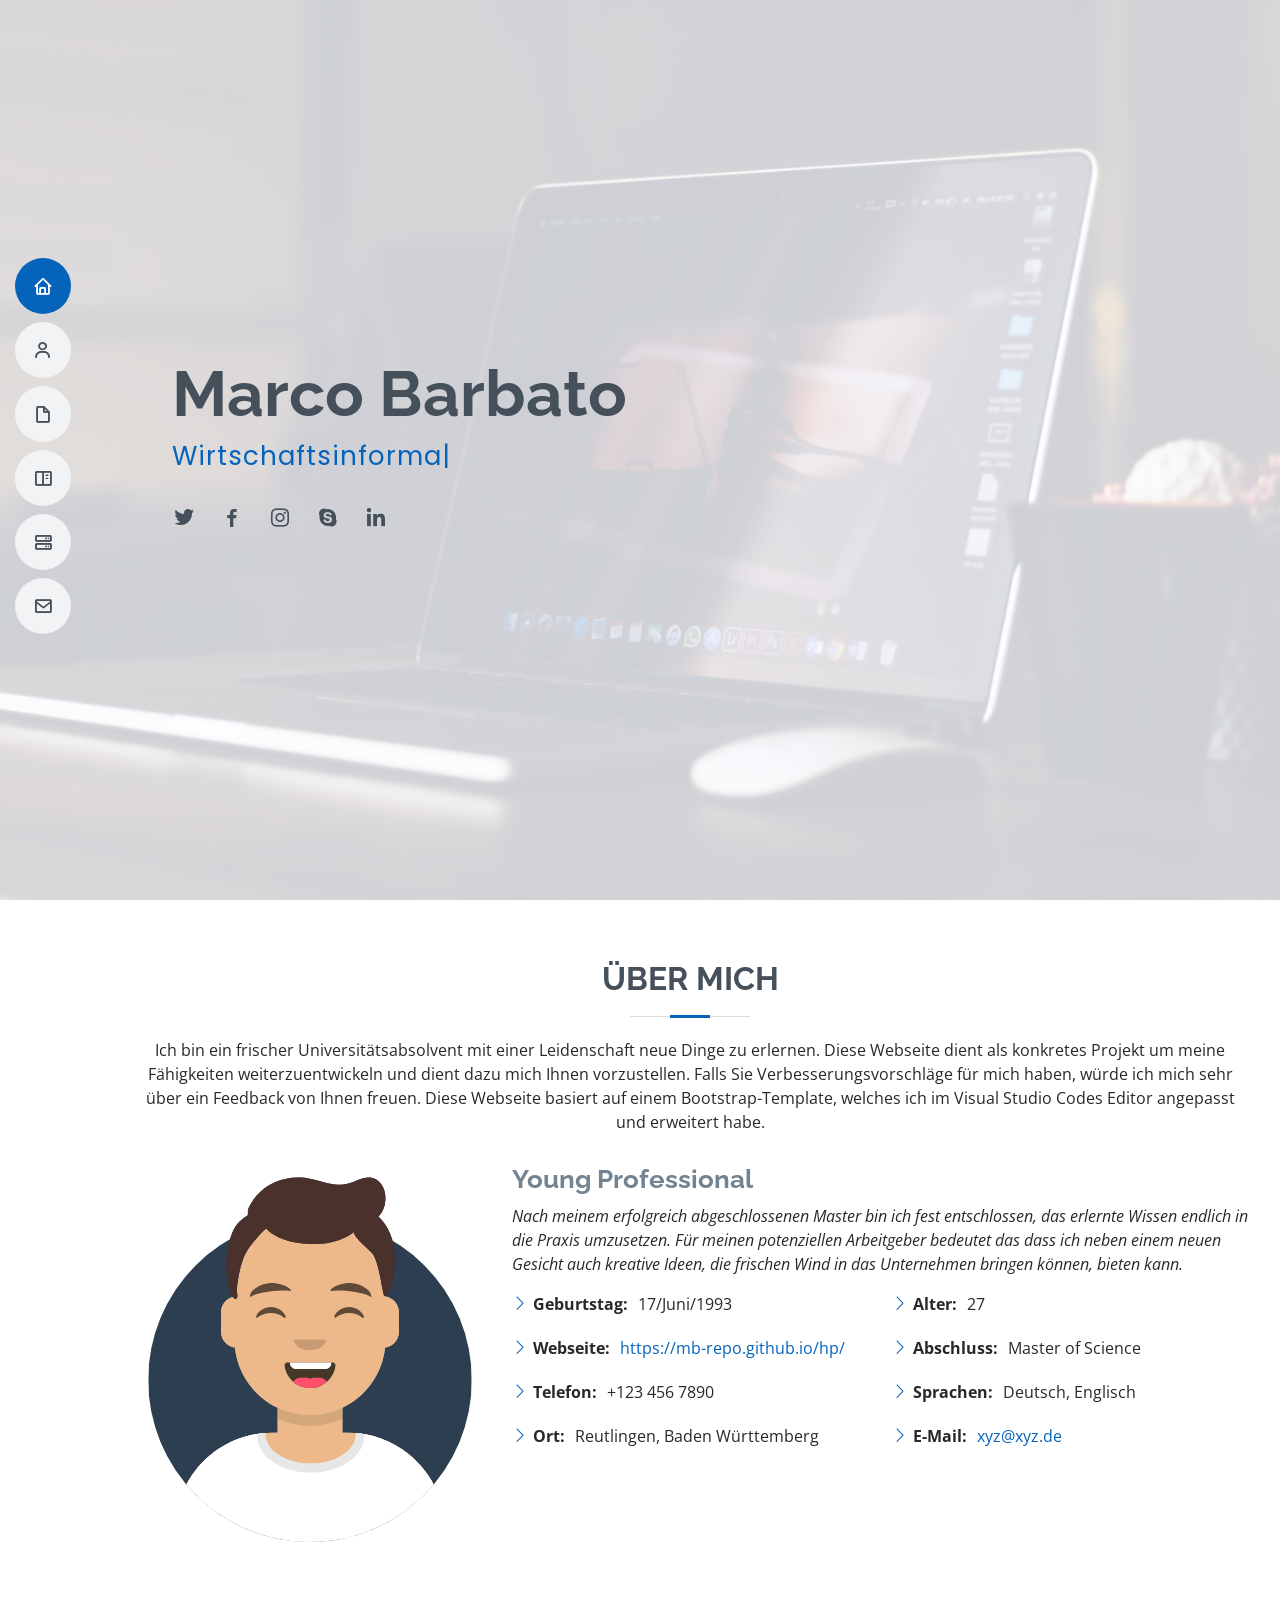
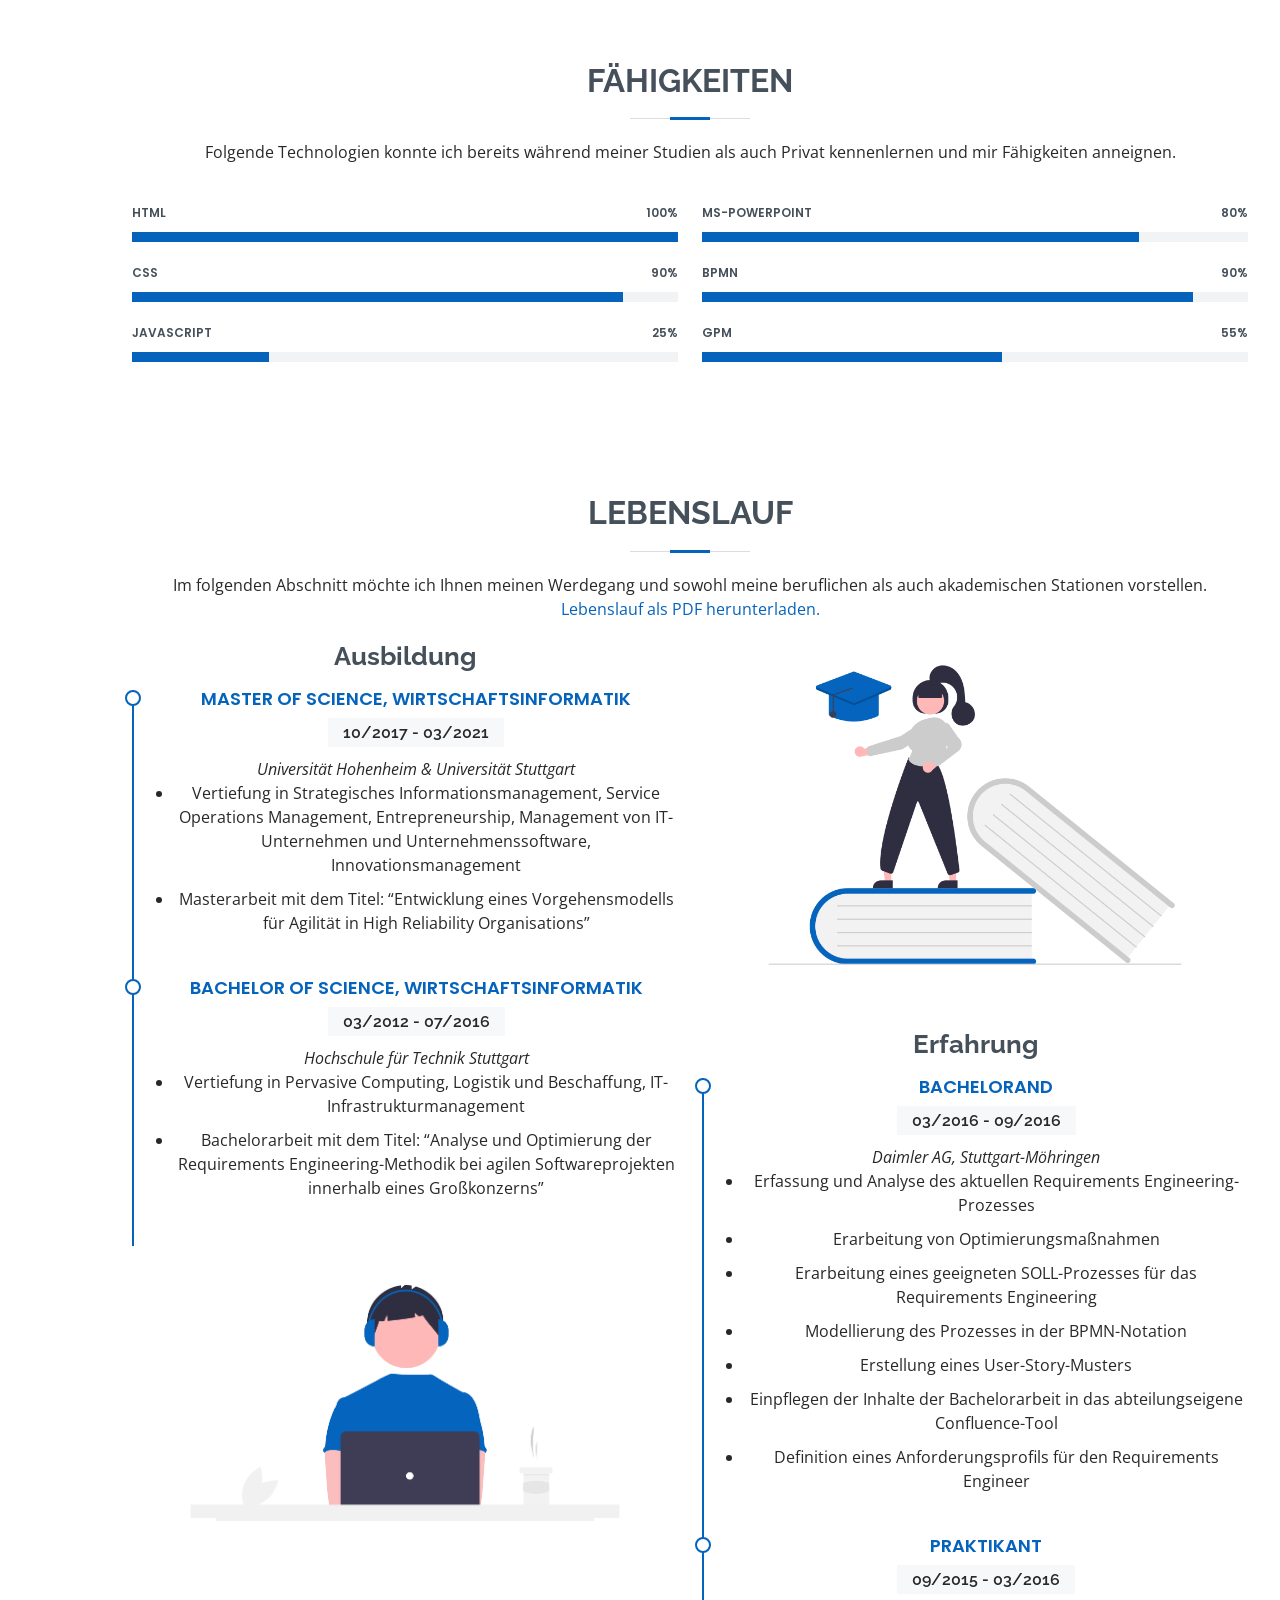
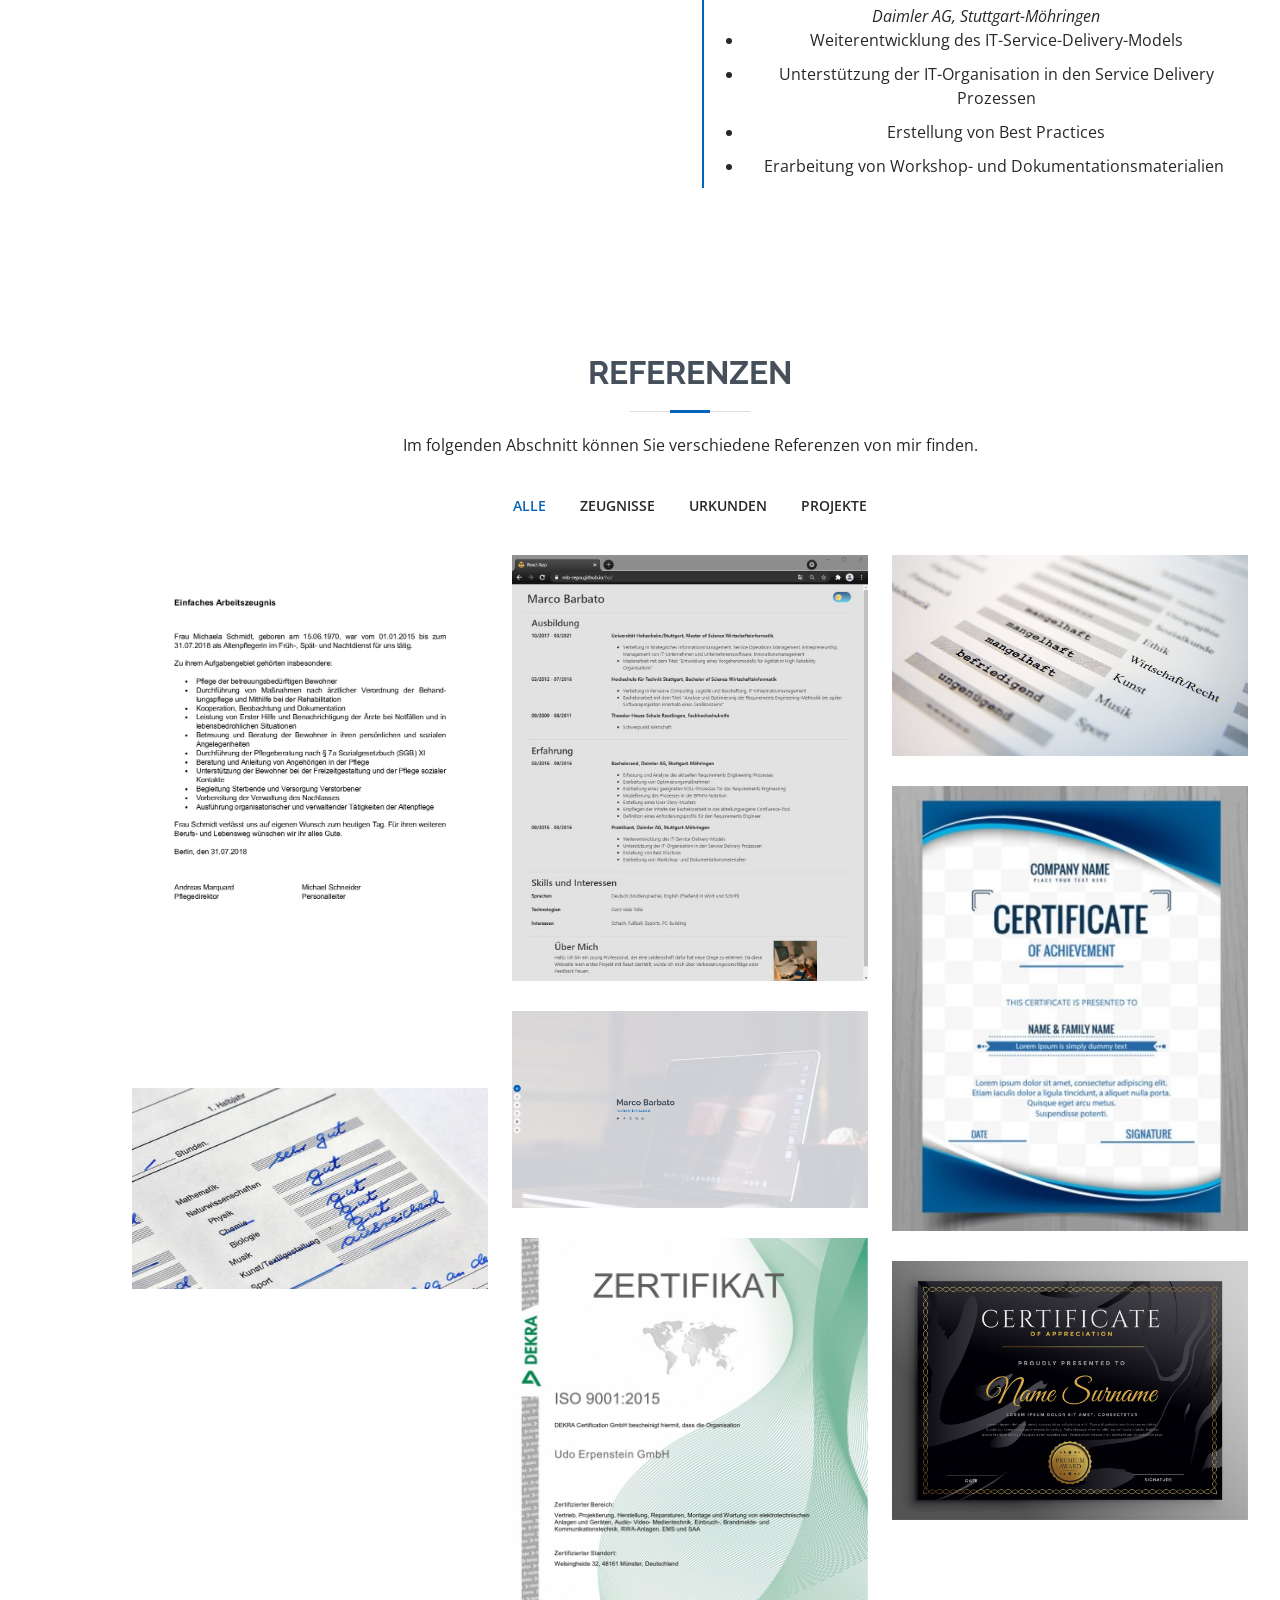
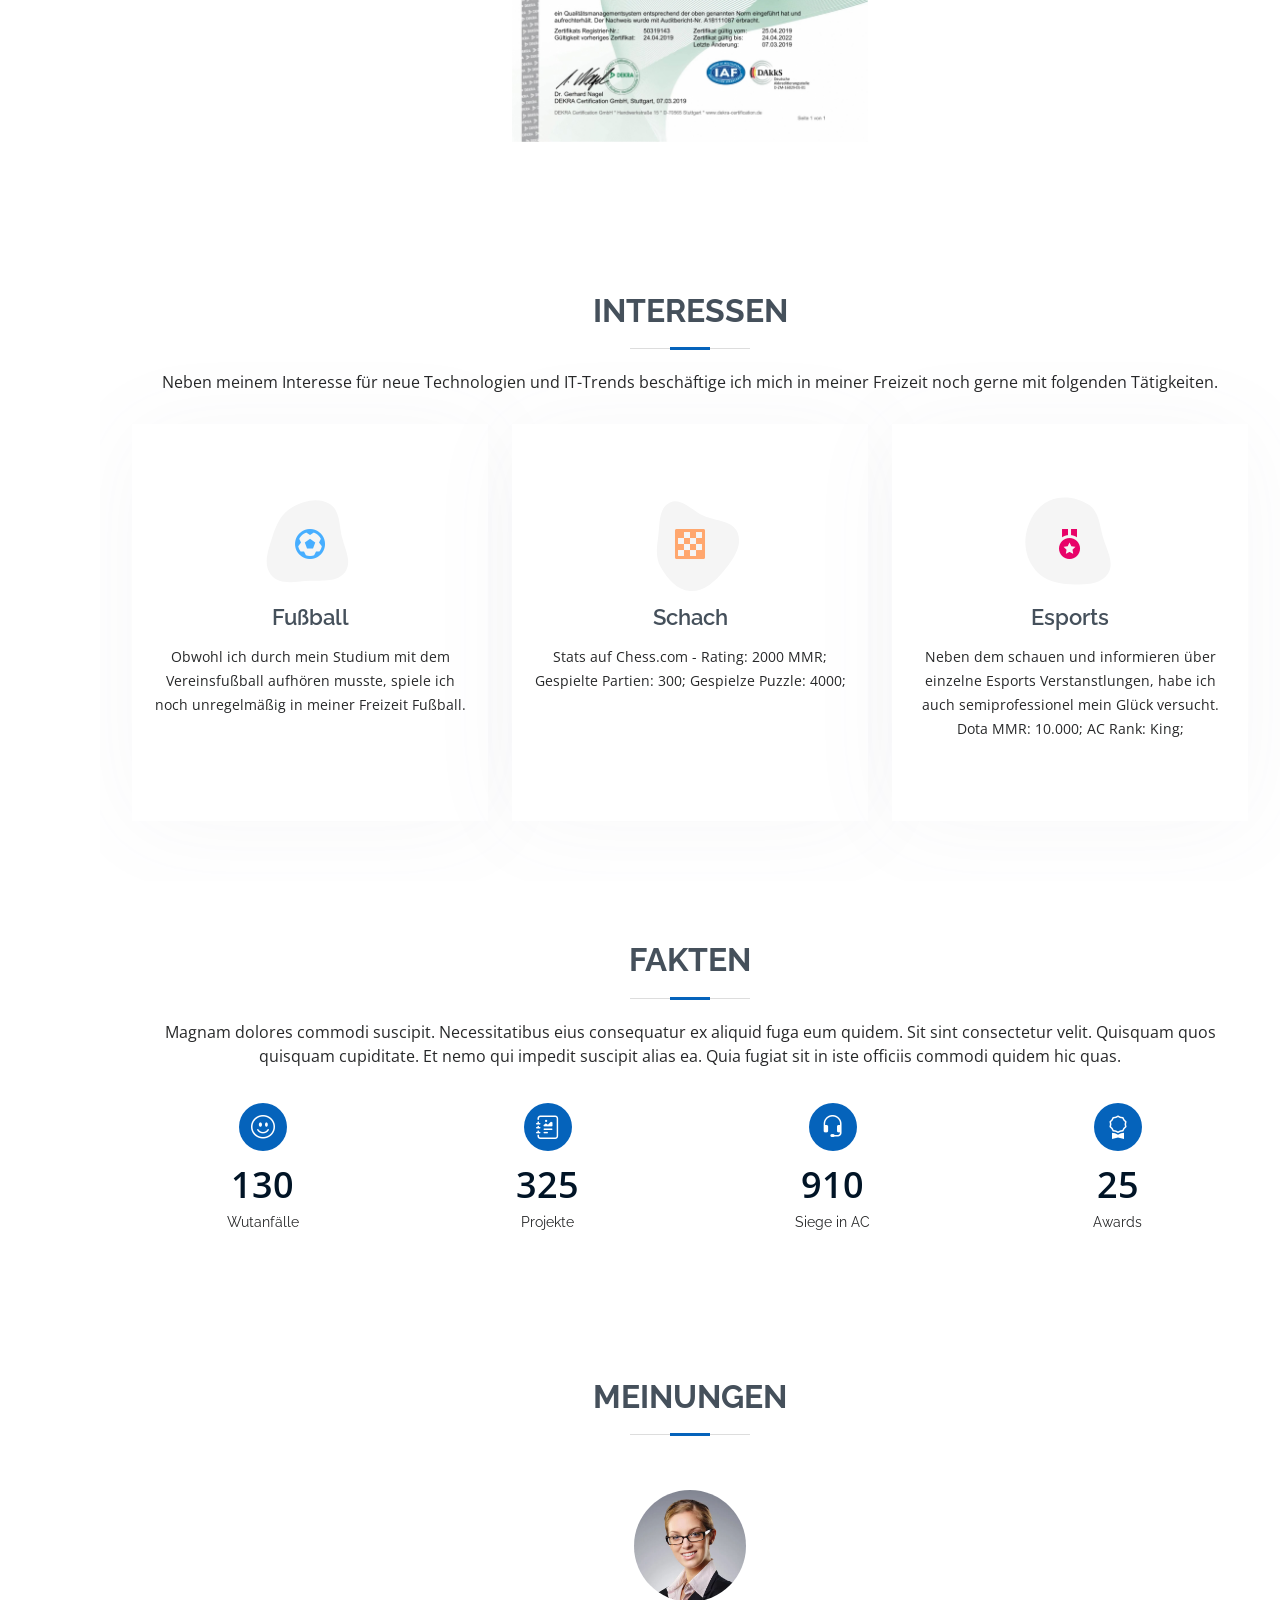
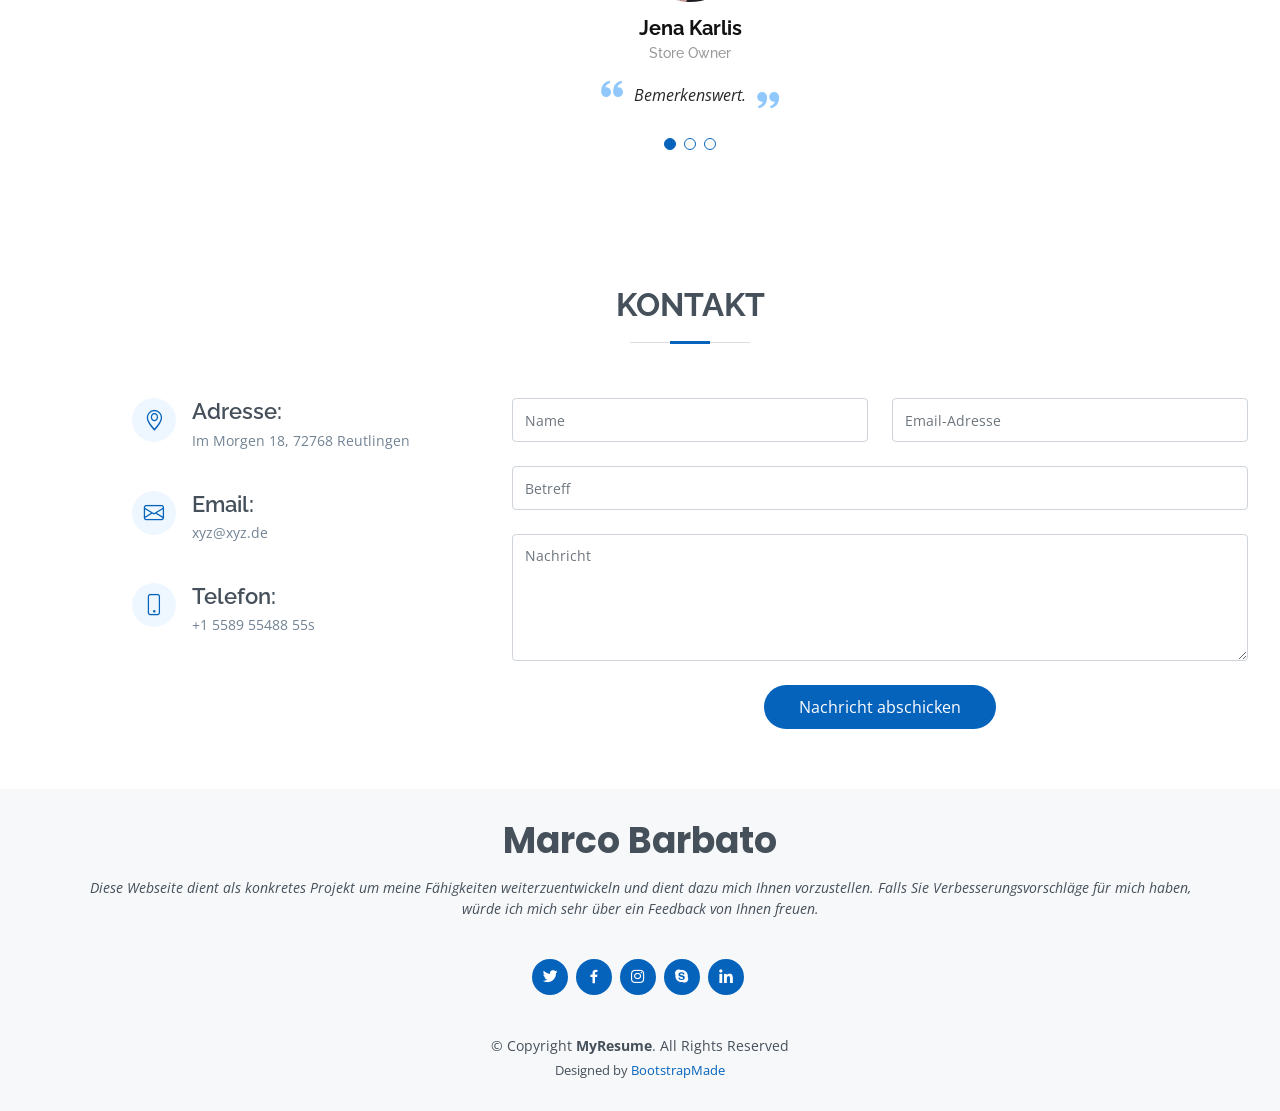
==== commit 6a2184d2: "Update index.html" ====
--- a/index.html
+++ b/index.html
@@ -233,10 +233,6 @@
           <a href="Lebenslauf_BarbatoMarco.pdf" download="Lebenslauf_BarbatoMarco.pdf" target="_blank">Lebenslauf als
             PDF herunterladen.</a>
 
-          <button type="submit" class="btn btn-outline-primary"
-            onclick="window.open('Lebenslauf_BarbatoMarco.pdf')">Download CV</button>
-
-        </div>
 
         <div class="row">
           <div class="col-lg-6">           
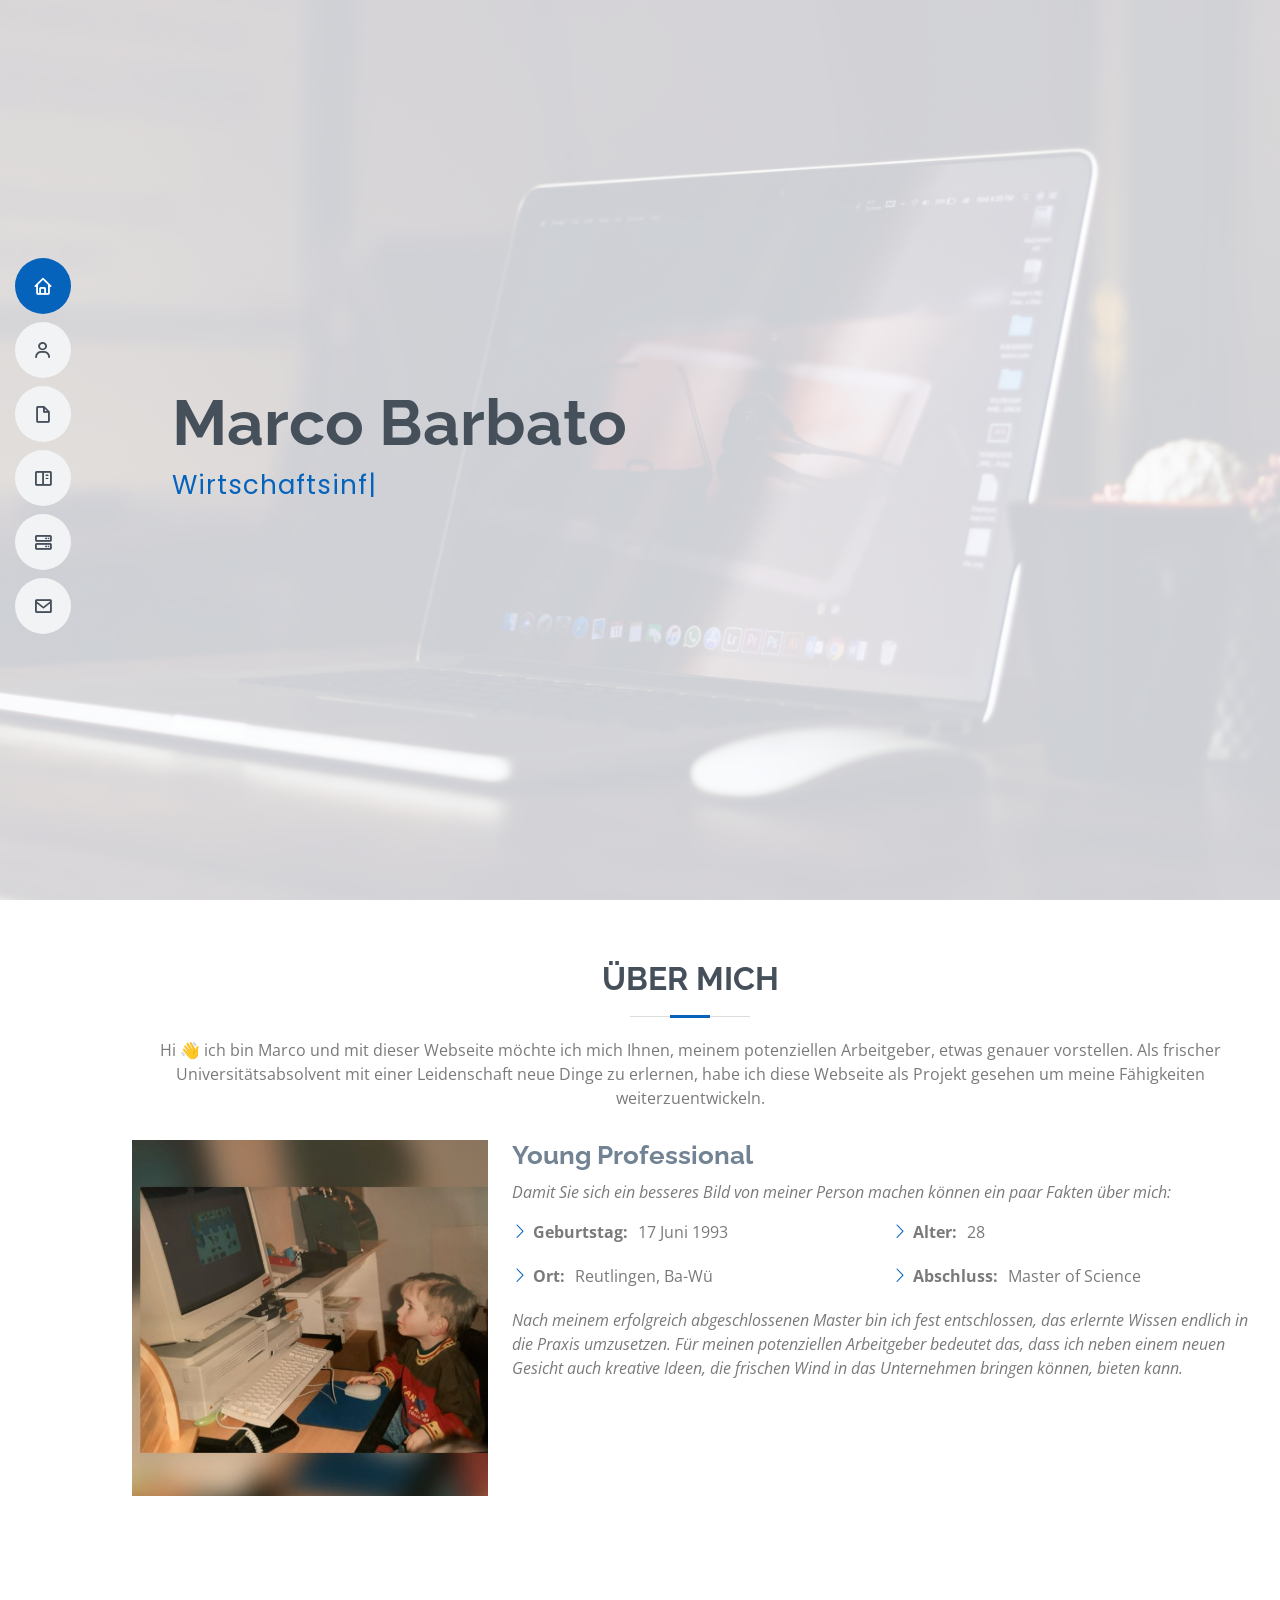
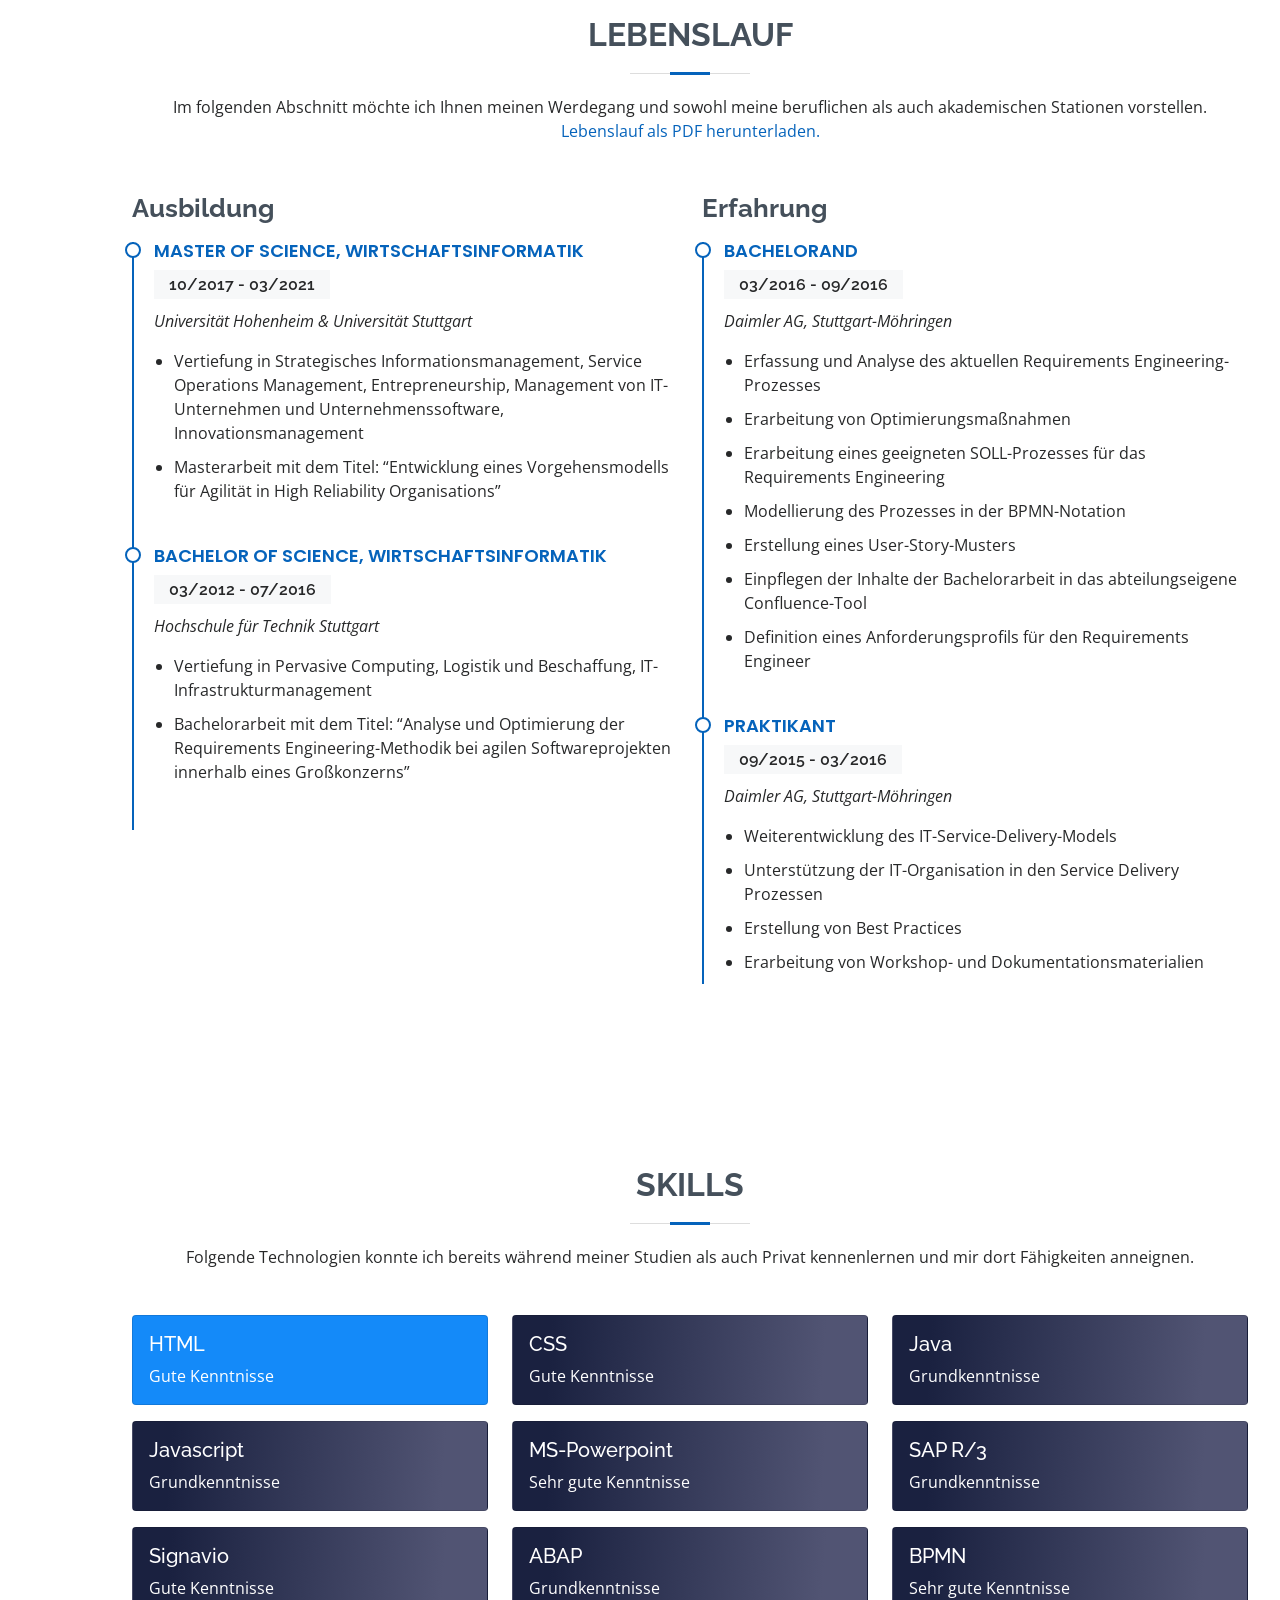
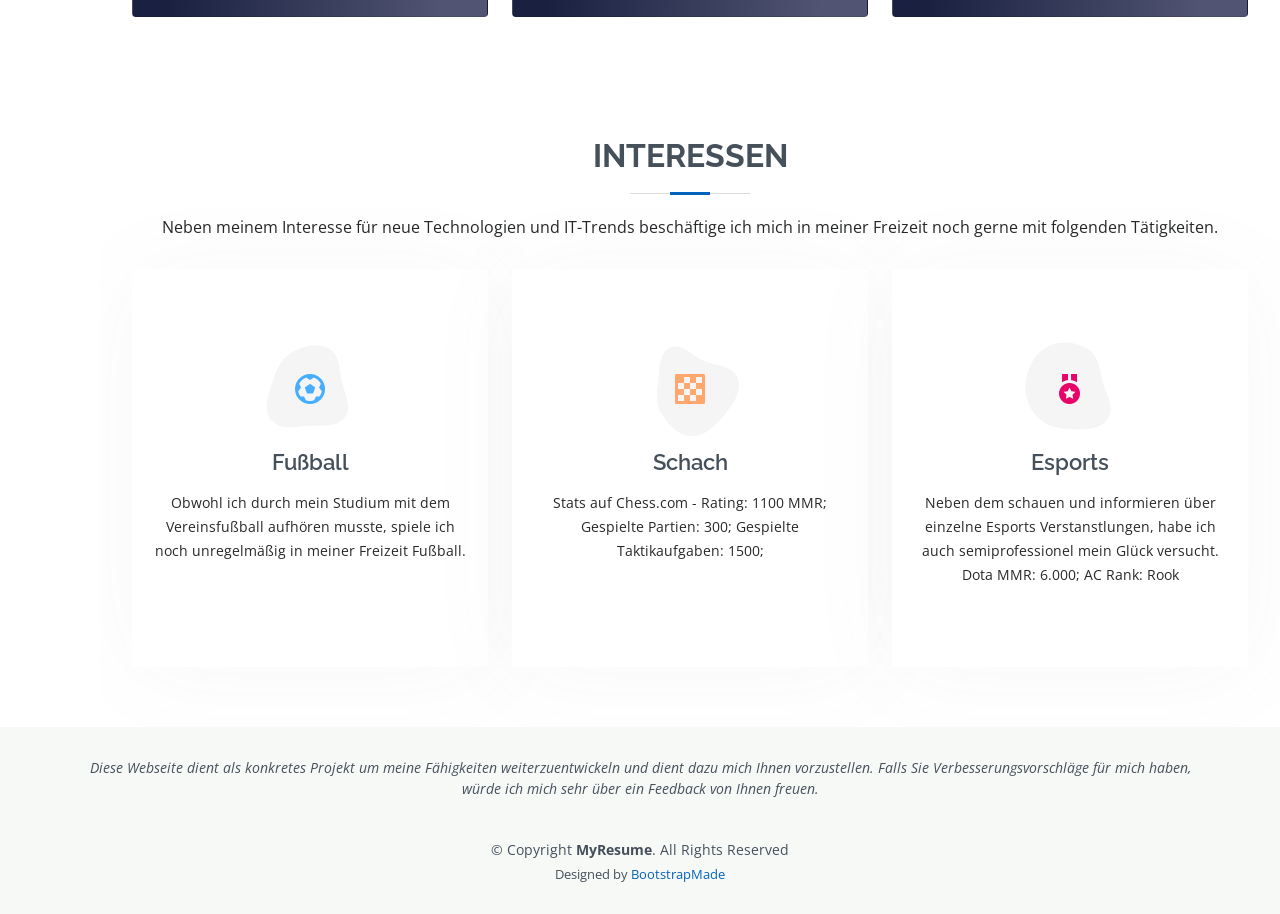
==== commit 975fd346: "update" ====
--- a/index.html
+++ b/index.html
@@ -5,12 +5,12 @@
   <meta charset="utf-8">
   <meta content="width=device-width, initial-scale=1.0" name="viewport">
 
-  <title>CV-MB</title>
+  <title>CV-MB BT</title>
   <meta content="" name="description">
   <meta content="" name="keywords">
 
   <!-- Favicons -->
-  <link href="assets/img/favicon.png" rel="icon">
+  <link href="assets/img/favicon-32x32.png" rel="icon">
   <link href="assets/img/apple-touch-icon.png" rel="apple-touch-icon">
 
   <!-- Google Fonts -->
@@ -29,12 +29,6 @@
   <!-- Template Main CSS File -->
   <link href="assets/css/style.css" rel="stylesheet">
 
-  <!-- =======================================================
-  * Template Name: MyResume - v4.2.0
-  * Template URL: https://bootstrapmade.com/free-html-bootstrap-template-my-resume/
-  * Author: BootstrapMade.com
-  * License: https://bootstrapmade.com/license/
-  ======================================================== -->
 </head>
 
 <body>
@@ -43,6 +37,7 @@
   <!-- <button type="button" class="mobile-nav-toggle d-xl-none"><i class="bi bi-list mobile-nav-toggle"></i></button> -->
   <i class="bi bi-list mobile-nav-toggle d-xl-none"></i>
   <!-- ======= Header ======= -->
+
   <header id="header" class="d-flex flex-column justify-content-center">
 
     <nav id="navbar" class="navbar nav-menu">
@@ -51,8 +46,8 @@
         <li><a href="#about" class="nav-link scrollto"><i class="bx bx-user"></i> <span>Über Mich</span></a></li>
         <li><a href="#resume" class="nav-link scrollto"><i class="bx bx-file-blank"></i> <span>Lebenslauf</span></a>
         </li>
-        <li><a href="#portfolio" class="nav-link scrollto"><i class="bx bx-book-content"></i>
-            <span>Referenzen</span></a></li>
+        <li><a href="#portfolio" class="nav-link scrollto"><i class="bx bx-book-content"></i><span>Referenzen</span></a>
+        </li>
         <li><a href="#services" class="nav-link scrollto"><i class="bx bx-server"></i> <span>Interessen</span></a></li>
         <li><a href="#contact" class="nav-link scrollto"><i class="bx bx-envelope"></i> <span>Kontakt</span></a></li>
       </ul>
@@ -72,680 +67,365 @@
 
 
       <p><span class="typed" data-typed-items="Wirtschaftsinformatiker, IT-Affinität, Technik-Enthusiast"></span></p>
-      <div class="social-links">
-        <a href="https://www.twitter.de" class="twitter"><i class="bx bxl-twitter"></i></a>
-        <a href="https://www.facebook.com" class="facebook"><i class="bx bxl-facebook"></i></a>
-        <a href="https://www.instagram.com" class="instagram"><i class="bx bxl-instagram"></i></a>
-        <a href="https://www.google.de" class="google-plus"><i class="bx bxl-skype"></i></a>
-        <a href="https://www.linkedin.de" class="linkedin"><i class="bx bxl-linkedin"></i></a>
-      </div>
+     
     </div>
   </section><!-- End Hero -->
 
   <main id="main">
-
-    <!-- The video -->
-
-
     <!-- ======= About Section ======= -->
-    <section id="about" class="about">
+    <section id="about" class="about" style="color:#7a7a7a;">
       <div class="container" data-aos="fade-up">
 
         <div class="section-title">
           <h2>Über Mich</h2>
-          <p> Ich bin ein frischer Universitätsabsolvent mit einer Leidenschaft neue Dinge zu erlernen. Diese Webseite
-            dient als konkretes Projekt um meine Fähigkeiten weiterzuentwickeln und dient dazu mich Ihnen vorzustellen.
-            Falls Sie Verbesserungsvorschläge für mich haben, würde ich mich sehr über ein Feedback von Ihnen freuen.
-            Diese Webseite basiert auf einem Bootstrap-Template, welches ich im Visual Studio Codes Editor angepasst und
-            erweitert habe.
+          <p>
+            Hi &#x1F44B; ich bin Marco und mit dieser Webseite möchte ich mich Ihnen, meinem potenziellen Arbeitgeber,
+            etwas genauer vorstellen.
+            Als frischer Universitätsabsolvent mit einer Leidenschaft neue Dinge zu erlernen, habe ich diese Webseite
+            als Projekt gesehen um meine Fähigkeiten weiterzuentwickeln.
           </p>
         </div>
 
         <div class="row">
           <div class="col-lg-4">
-            <img src="assets/img/avatar.svg" class="img-fluid" alt="">
+            <img src="assets/img/pp.jpg" class="img-fluid" alt="">
           </div>
           <div class="col-lg-8 pt-4 pt-lg-0 content">
             <h3> Young Professional</h3>
             <p class="fst-italic">
-              Nach meinem erfolgreich abgeschlossenen Master bin ich fest entschlossen,
-              das erlernte Wissen endlich in die Praxis umzusetzen.
-              Für meinen potenziellen Arbeitgeber bedeutet das dass ich neben einem neuen Gesicht auch kreative Ideen,
-              die frischen Wind in das Unternehmen bringen können, bieten kann.
+              Damit Sie sich ein besseres Bild von meiner Person machen können ein paar Fakten über mich:
             </p>
             <div class="row">
               <div class="col-lg-6">
                 <ul>
-                  <li><i class="bi bi-chevron-right"></i> <strong>Geburtstag:</strong> <span>17/Juni/1993</span></li>
-                  <li><i class="bi bi-chevron-right"></i> <strong>Webseite:</strong> <span>
-
-                      <a href="https://mb-repo.github.io/hp/" ­target="_blank" ­>https://mb-repo.github.io/hp/</a>
-
-                    </span></li>
-                  <li><i class="bi bi-chevron-right"></i> <strong>Telefon:</strong> <span>+123 456 7890</span></li>
-                  <li><i class="bi bi-chevron-right"></i> <strong>Ort:</strong> <span>Reutlingen, Baden
-                      Württemberg</span></li>
+                  <li><i class="bi bi-chevron-right"></i> <strong>Geburtstag:</strong> <span>17 Juni 1993</span></li>
+
+
+                  <li><i class="bi bi-chevron-right"></i> <strong>Ort:</strong> <span>Reutlingen, Ba-Wü</span></li>
+                  
                 </ul>
               </div>
               <div class="col-lg-6">
                 <ul>
-                  <li><i class="bi bi-chevron-right"></i> <strong>Alter:</strong> <span>27</span></li>
+                  <li><i class="bi bi-chevron-right"></i> <strong>Alter:</strong> <span>28</span></li>
                   <li><i class="bi bi-chevron-right"></i> <strong>Abschluss:</strong> <span>Master of Science</span>
                   </li>
-                  <li><i class="bi bi-chevron-right"></i> <strong>Sprachen:</strong> <span>Deutsch, Englisch</span></li>
-                  <li><i class="bi bi-chevron-right"></i> <strong>E-Mail:</strong> <span>
-                      <a href="mailto:xyz@web.de">xyz@xyz.de</a>
+
 
                     </span></li>
                 </ul>
               </div>
+
             </div>
-
+            <p class="fst-italic">
+              Nach meinem erfolgreich abgeschlossenen Master bin ich fest entschlossen,
+              das erlernte Wissen endlich in die Praxis umzusetzen.
+              Für meinen potenziellen Arbeitgeber bedeutet das, dass ich neben einem neuen Gesicht auch kreative Ideen,
+              die frischen Wind in das Unternehmen bringen können, bieten kann.
+            </p>
           </div>
         </div>
 
       </div>
     </section><!-- End About Section -->
 
-    <!-- ======= Skills Section ======= -->
-    <section id="skills" class="skills section-bg">
-      <div class="container" data-aos="fade-up">
-
-        <div class="section-title">
-          <h2>Fähigkeiten</h2>
-          <p>Folgende Technologien konnte ich bereits während meiner Studien als auch Privat kennenlernen und mir
-            Fähigkeiten anneignen.</p>
-        </div>
-
-        <div class="row skills-content">
-
-          <div class="col-lg-6">
-
-            <div class="progress">
-              <span class="skill">HTML <i class="val">100%</i></span>
-              <div class="progress-bar-wrap">
-                <div class="progress-bar" role="progressbar" aria-valuenow="100" aria-valuemin="0" aria-valuemax="100">
-                </div>
-              </div>
-            </div>
-
-            <div class="progress">
-              <span class="skill">CSS <i class="val">90%</i></span>
-              <div class="progress-bar-wrap">
-                <div class="progress-bar" role="progressbar" aria-valuenow="90" aria-valuemin="0" aria-valuemax="100">
-                </div>
-              </div>
-            </div>
-
-            <div class="progress">
-              <span class="skill">JavaScript <i class="val">25%</i></span>
-              <div class="progress-bar-wrap">
-                <div class="progress-bar" role="progressbar" aria-valuenow="25" aria-valuemin="0" aria-valuemax="100">
-                </div>
-              </div>
-            </div>
-
-          </div>
-
-          <div class="col-lg-6">
-
-            <div class="progress">
-              <span class="skill">MS-Powerpoint <i class="val">80%</i></span>
-              <div class="progress-bar-wrap">
-                <div class="progress-bar" role="progressbar" aria-valuenow="80" aria-valuemin="0" aria-valuemax="100">
-                </div>
-              </div>
-            </div>
-
-            <div class="progress">
-              <span class="skill">BPMN <i class="val">90%</i></span>
-              <div class="progress-bar-wrap">
-                <div class="progress-bar" role="progressbar" aria-valuenow="90" aria-valuemin="0" aria-valuemax="100">
-                </div>
-              </div>
-            </div>
-
-            <div class="progress">
-              <span class="skill">GPM <i class="val">55%</i></span>
-              <div class="progress-bar-wrap">
-                <div class="progress-bar" role="progressbar" aria-valuenow="55" aria-valuemin="0" aria-valuemax="100">
-                </div>
-              </div>
-            </div>
-          
-          
-          </div>
-
-        </div>
-
-      </div>
-    </section><!-- End Skills Section -->
-
-    <!-- ======= Resume Section ======= -->
-    <section id="resume" class="resume">
-      <div class="container" data-aos="fade-up">
-
-        <div class="section-title">
-          <h2>Lebenslauf</h2>
-          <p> Im folgenden Abschnitt möchte ich Ihnen meinen Werdegang und sowohl meine beruflichen als auch
-            akademischen Stationen vorstellen.</p>
-
-          <a href="Lebenslauf_BarbatoMarco.pdf" download="Lebenslauf_BarbatoMarco.pdf" target="_blank">Lebenslauf als
-            PDF herunterladen.</a>
-
-
-        <div class="row">
-          <div class="col-lg-6">           
-            <h3 class="resume-title">Ausbildung</h3>
-            <div class="resume-item">
-              <h4>Master of Science, Wirtschaftsinformatik</h4>
-              <h5>10/2017 - 03/2021</h5>
-              <p><em>Universität Hohenheim & Universität Stuttgart</em></p>
-              <ul>
-                <li>Vertiefung in Strategisches Informationsmanagement, Service Operations Management, Entrepreneurship,
-                  Management von IT-Unternehmen und Unternehmenssoftware, Innovationsmanagement</li>
-                <li>Masterarbeit mit dem Titel: “Entwicklung eines Vorgehensmodells für Agilität in High Reliability
-                  Organisations”</li>
-              </ul>
-            </div>
-            <div class="resume-item">
-              <h4>Bachelor of Science, Wirtschaftsinformatik</h4>
-              <h5>03/2012 - 07/2016</h5>
-              <p><em>Hochschule für Technik Stuttgart</em></p>
-              <ul>
-                <li>Vertiefung in Pervasive Computing, Logistik und Beschaffung, IT-Infrastrukturmanagement</li>
-                <li>Bachelorarbeit mit dem Titel: “Analyse und Optimierung der Requirements Engineering-Methodik bei
-                  agilen Softwareprojekten innerhalb eines Großkonzerns”</li>
-              </ul>
-            </div>
-
-            <div class="text-center">
-              <img src="work.png" loading ="lazy" class ="img-fluid d-none d-lg-block" alt="wrk"/>
-            </div>
-           
-            
-          </div>
-
-          <div class="col-lg-6">
-            <img src="selfhtml.png" loading ="lazy" class ="img-fluid d-none d-lg-block" alt="Selfhtml"/>
-            <h3 class="resume-title">Erfahrung</h3>
-            <div class="resume-item">
-              <h4>Bachelorand</h4>
-              <h5>03/2016 - 09/2016</h5>
-              <p><em>Daimler AG, Stuttgart-Möhringen </em></p>
-              <ul>
-                <li>Erfassung und Analyse des aktuellen Requirements Engineering-Prozesses</li>
-                <li>Erarbeitung von Optimierungsmaßnahmen</li>
-                <li>Erarbeitung eines geeigneten SOLL-Prozesses für das Requirements Engineering</li>
-                <li>Modellierung des Prozesses in der BPMN-Notation</li>
-                <li>Erstellung eines User-Story-Musters</li>
-                <li>Einpflegen der Inhalte der Bachelorarbeit in das abteilungseigene Confluence-Tool</li>
-                <li>Definition eines Anforderungsprofils für den Requirements Engineer </li>
-              </ul>
-            </div>
-            <div class="resume-item">
-              <h4>Praktikant</h4>
-              <h5>09/2015 - 03/2016</h5>
-              <p><em>Daimler AG, Stuttgart-Möhringen</em></p>
-              <ul>
-                <li>Weiterentwicklung des IT-Service-Delivery-Models</li>
-                <li>Unterstützung der IT-Organisation in den Service Delivery Prozessen</li>
-                <li>Erstellung von Best Practices</li>
-                <li>Erarbeitung von Workshop- und Dokumentationsmaterialien  </li>
-              </ul>
-            </div>
-          </div>
-        </div>
-
-      </div>
-    </section><!-- End Resume Section -->
-
-    <!-- ======= Portfolio Section ======= -->
-    <section id="portfolio" class="portfolio section-bg">
-      <div class="container" data-aos="fade-up">
-
-        <div class="section-title">
-          <h2>Referenzen</h2>
-          <p>Im folgenden Abschnitt können Sie verschiedene Referenzen von mir finden.</p>
-        </div>
-
-        <div class="row">
-          <div class="col-lg-12 d-flex justify-content-center" data-aos="fade-up" data-aos-delay="100">
-            <ul id="portfolio-flters">
-              <li data-filter="*" class="filter-active">Alle</li>
-              <li data-filter=".filter-app">Zeugnisse</li>
-              <li data-filter=".filter-card">Urkunden</li>
-              <li data-filter=".filter-web">Projekte</li>
-            </ul>
-          </div>
-        </div>
-
-        <div class="row portfolio-container" data-aos="fade-up" data-aos-delay="200">
-
-          <div class="col-lg-4 col-md-6 portfolio-item filter-app">
-            <div class="portfolio-wrap">
-              <img src="assets/img/portfolio/az-1.jpg" class="img-fluid" alt="">
-              <div class="portfolio-info">
-                <h4>Arbeitszeugnis</h4>
-                <p>Firma XYZ</p>
-                <div class="portfolio-links">
-                  <a href="assets/img/portfolio/az-1.jpg" data-gallery="portfolioGallery" class="portfolio-lightbox"
-                    title="Arbeitszeugnis Firma XYZ"><i class="bx bx-plus"></i></a>
-                  <a href="portfolio-details.html" class="portfolio-details-lightbox" data-glightbox="type: external"
-                    title="Portfolio Details"><i class="bx bx-link"></i></a>
-                </div>
-              </div>
-            </div>
-          </div>
-
-          <div class="col-lg-4 col-md-6 portfolio-item filter-web">
-            <div class="portfolio-wrap">
-              <img src="assets/img/portfolio/ws-1.jpg" class="img-fluid" alt="">
-              <div class="portfolio-info">
-                <h4>Projekt</h4>
-                <p>Webseite mit React</p>
-                <div class="portfolio-links">
-                  <a href="assets/img/portfolio/ws-1.jpg" data-gallery="portfolioGallery" class="portfolio-lightbox"
-                    title="Webseite mit React"><i class="bx bx-plus"></i></a>
-                  <a href="portfolio-details.html" class="portfolio-details-lightbox" data-glightbox="type: external"
-                    title="Portfolio Details"><i class="bx bx-link"></i></a>
-                </div>
-              </div>
-            </div>
-          </div>
-
-          <div class="col-lg-4 col-md-6 portfolio-item filter-app">
-            <div class="portfolio-wrap">
-              <img src="assets/img/portfolio/zeugnisbsp2.jpg" class="img-fluid" alt="">
-              <div class="portfolio-info">
-                <h4>Arbeitszeugnis </h4>
-                <p>Firma XYZ</p>
-                <div class="portfolio-links">
-                  <a href="assets/img/portfolio/zeugnisbsp2.jpg" data-gallery="portfolioGallery"
-                    class="portfolio-lightbox" title="Arbeitszeugnis Firma XYZ"><i class="bx bx-plus"></i></a>
-                  <a href="portfolio-details.html" class="portfolio-details-lightbox" data-glightbox="type: external"
-                    title="Portfolio Details"><i class="bx bx-link"></i></a>
-                </div>
-              </div>
-            </div>
-          </div>
-
-
-          <div class="col-lg-4 col-md-6 portfolio-item filter-card">
-            <div class="portfolio-wrap">
-              <img src="assets/img/portfolio/zerti-3.jpg" class="img-fluid" alt="">
-              <div class="portfolio-info">
-                <h4>Master Urkunde</h4>
-                <p>Universität Hohenheim</p>
-                <div class="portfolio-links">
-                  <a href="assets/img/portfolio/zerti-3.jpg" data-gallery="portfolioGallery" class="portfolio-lightbox"
-                    title="Urkunde Master of Science Hohenheim"><i class="bx bx-plus"></i></a>
-                  <a href="portfolio-details.html" class="portfolio-details-lightbox" data-glightbox="type: external"
-                    title="Portfolio Details"><i class="bx bx-link"></i></a>
-                </div>
-              </div>
-            </div>
-          </div>
-
-          <div class="col-lg-4 col-md-6 portfolio-item filter-web">
-            <div class="portfolio-wrap">
-              <img src="assets/img/portfolio/projekt2.png" class="img-fluid" alt="">
-              <div class="portfolio-info">
-                <h4>Projekt</h4>
-                <p>Webseite mit Bootstrap</p>
-                <div class="portfolio-links">
-                  <a href="assets/img/portfolio/projekt2.png" data-gallery="portfolioGallery" class="portfolio-lightbox"
-                    title="Webseite mit Bootstrap-Template"><i class="bx bx-plus"></i></a>
-                  <a href="portfolio-details.html" class="portfolio-details-lightbox" data-glightbox="type: external"
-                    title="Portfolio Details"><i class="bx bx-link"></i></a>
-                </div>
-              </div>
-            </div>
-          </div>
-
-          <div class="col-lg-4 col-md-6 portfolio-item filter-app">
-            <div class="portfolio-wrap">
-              <img src="assets/img/portfolio/zeugnisbsp1.jpg" class="img-fluid" alt="">
-              <div class="portfolio-info">
-                <h4>Zeugniss BA </h4>
-                <p>Hochschule für Technik Stuttgart</p>
-                <div class="portfolio-links">
-                  <a href="assets/img/portfolio/zeugnisbsp1.jpg" data-gallery="portfolioGallery"
-                    class="portfolio-lightbox" title="Zeugnis BA - HFT Stuttgart"><i class="bx bx-plus"></i></a>
-                  <a href="portfolio-details.html" class="portfolio-details-lightbox" data-glightbox="type: external"
-                    title="Portfolio Details"><i class="bx bx-link"></i></a>
-                </div>
-              </div>
-            </div>
-          </div>
-
-          <div class="col-lg-4 col-md-6 portfolio-item filter-card">
-            <div class="portfolio-wrap">
-              <img src="assets/img/portfolio/zerti-1.jpg" class="img-fluid" alt="">
-              <div class="portfolio-info">
-                <h4>Zertifikat</h4>
-                <p>Firma XYZ</p>
-                <div class="portfolio-links">
-                  <a href="assets/img/portfolio/zerti-1.jpg" data-gallery="portfolioGallery" class="portfolio-lightbox"
-                    title="Zertifikat Firma XYZ"><i class="bx bx-plus"></i></a>
-                  <a href="portfolio-details.html" class="portfolio-details-lightbox" data-glightbox="type: external"
-                    title="Portfolio Details"><i class="bx bx-link"></i></a>
-                </div>
-              </div>
-            </div>
-          </div>
-
-          <div class="col-lg-4 col-md-6 portfolio-item filter-card">
-            <div class="portfolio-wrap">
-              <img src="assets/img/portfolio/zerti-2.jpg" class="img-fluid" alt="">
-              <div class="portfolio-info">
-                <h4>Zertifikat</h4>
-                <p>Autochess</p>
-                <div class="portfolio-links">
-                  <a href="assets/img/portfolio/zerti-2.jpg" data-gallery="portfolioGallery" class="portfolio-lightbox"
-                    title="Zertifikat AC"><i class="bx bx-plus"></i></a>
-                  <a href="portfolio-details.html" class="portfolio-details-lightbox" data-glightbox="type: external"
-                    title="Portfolio Details"><i class="bx bx-link"></i></a>
-                </div>
-              </div>
-            </div>
-          </div>
-        </div>
-
-      </div>
-    </section><!-- End Portfolio Section -->
-
-    <!-- ======= Services Section ======= -->
-    <section id="services" class="services">
-      <div class="container" data-aos="fade-up">
-
-        <div class="section-title">
-          <h2>Interessen</h2>
-          <p>Neben meinem Interesse für neue Technologien und IT-Trends beschäftige ich mich in meiner Freizeit noch
-            gerne mit folgenden Tätigkeiten.</p>
-        </div>
-
-        <div class="row">
-
-          <div class="col-lg-4 col-md-6 d-flex align-items-stretch" data-aos="zoom-in" data-aos-delay="100">
-            <div class="icon-box iconbox-blue">
-              <div class="icon">
-                <svg width="100" height="100" viewBox="0 0 600 600" xmlns="http://www.w3.org/2000/svg">
-                  <path stroke="none" stroke-width="0" fill="#f5f5f5"
-                    d="M300,521.0016835830174C376.1290562159157,517.8887921683347,466.0731472004068,529.7835943286574,510.70327084640275,468.03025145048787C554.3714126377745,407.6079735673963,508.03601936045806,328.9844924480964,491.2728898941984,256.3432110539036C474.5976632858925,184.082847569629,479.9380746630129,96.60480741107993,416.23090153303,58.64404602377083C348.86323505073057,18.502131276798302,261.93793281208167,40.57373210992963,193.5410806939664,78.93577620505333C130.42746243093433,114.334589627462,98.30271207620316,179.96522072025542,76.75703585869454,249.04625023123273C51.97151888228291,328.5150500222984,13.704378332031375,421.85034740162234,66.52175969318436,486.19268352777647C119.04800174914682,550.1803526380478,217.28368757567262,524.383925680826,300,521.0016835830174">
-                  </path>
-                </svg>
-
-                <i class='bx bx-football'></i>
-              </div>
-              <h4><a href="">Fußball</a></h4>
-              <p> Obwohl ich durch mein Studium mit dem Vereinsfußball aufhören musste, spiele ich noch unregelmäßig in
-                meiner Freizeit Fußball.</p>
-            </div>
-          </div>
-
-          <div class="col-lg-4 col-md-6 d-flex align-items-stretch mt-4 mt-md-0" data-aos="zoom-in"
-            data-aos-delay="200">
-            <div class="icon-box iconbox-orange ">
-              <div class="icon">
-                <svg width="100" height="100" viewBox="0 0 600 600" xmlns="http://www.w3.org/2000/svg">
-                  <path stroke="none" stroke-width="0" fill="#f5f5f5"
-                    d="M300,582.0697525312426C382.5290701553225,586.8405444964366,449.9789794690241,525.3245884688669,502.5850820975895,461.55621195738473C556.606425686781,396.0723002908107,615.8543463187945,314.28637112970534,586.6730223649479,234.56875336149918C558.9533121215079,158.8439757836574,454.9685369536778,164.00468322053177,381.49747125262974,130.76875717737553C312.15926192815925,99.40240125094834,248.97055460311594,18.661163978235184,179.8680185752513,50.54337015887873C110.5421016452524,82.52863877960104,119.82277516462835,180.83849132639028,109.12597500060166,256.43424936330496C100.08760227029461,320.3096726198365,92.17705696193138,384.0621239912766,124.79988738764834,439.7174275375508C164.83382741302287,508.01625554203684,220.96474134820875,577.5009287672846,300,582.0697525312426">
-                  </path>
-                </svg>
-                <i class='bx bxs-chess'></i>
-              </div>
-              <h4><a href="">Schach</a></h4>
-              <p> Stats auf Chess.com - Rating: 2000 MMR; Gespielte Partien: 300; Gespielze Puzzle: 4000;</p>
-            </div>
-          </div>
-
-          <div class="col-lg-4 col-md-6 d-flex align-items-stretch mt-4 mt-lg-0" data-aos="zoom-in"
-            data-aos-delay="300">
-            <div class="icon-box iconbox-pink">
-              <div class="icon">
-                <svg width="100" height="100" viewBox="0 0 600 600" xmlns="http://www.w3.org/2000/svg">
-                  <path stroke="none" stroke-width="0" fill="#f5f5f5"
-                    d="M300,541.5067337569781C382.14930387511276,545.0595476570109,479.8736841581634,548.3450877840088,526.4010558755058,480.5488172755941C571.5218469581645,414.80211281144784,517.5187510058486,332.0715597781072,496.52539010469104,255.14436215662573C477.37192572678356,184.95920475031193,473.57363656557914,105.61284051026155,413.0603344069578,65.22779650032875C343.27470386102294,18.654635553484475,251.2091493199835,5.337323636656869,175.0934190732945,40.62881213300186C97.87086631185822,76.43348514350839,51.98124368387456,156.15599469081315,36.44837278890362,239.84606092416172C21.716077023791087,319.22268207091537,43.775223500013084,401.1760424656574,96.891909868211,461.97329694683043C147.22146801428983,519.5804099606455,223.5754009179313,538.201503339737,300,541.5067337569781">
-                  </path>
-                </svg>
-                <i class='bx bxs-medal'></i>
-              </div>
-              <h4><a href="">Esports</a></h4>
-              <p>Neben dem schauen und informieren über einzelne Esports Verstanstlungen, habe ich auch semiprofessionel
-                mein Glück versucht. Dota MMR: 10.000; AC Rank: King;</p>
-            </div>
-          </div>
-        </div>
-
-      </div>
-    </section><!-- End Services Section -->
-
-    <!-- ======= Facts Section ======= -->
-    <section id="facts" class="facts">
-      <div class="container" data-aos="fade-up">
-
-        <div class="section-title">
-          <h2>Fakten</h2>
-          <p>Magnam dolores commodi suscipit. Necessitatibus eius consequatur ex aliquid fuga eum quidem. Sit sint
-            consectetur velit. Quisquam quos quisquam cupiditate. Et nemo qui impedit suscipit alias ea. Quia fugiat sit
-            in iste officiis commodi quidem hic quas.</p>
-        </div>
-
-        <div class="row">
-
-          <div class="col-lg-3 col-md-6">
-            <div class="count-box">
-              <i class="bi bi-emoji-smile"></i>
-              <span data-purecounter-start="0" data-purecounter-end="232" data-purecounter-duration="1"
-                class="purecounter"></span>
-              <p>Wutanfälle</p>
-            </div>
-          </div>
-
-          <div class="col-lg-3 col-md-6 mt-5 mt-md-0">
-            <div class="count-box">
-              <i class="bi bi-journal-richtext"></i>
-              <span data-purecounter-start="0" data-purecounter-end="521" data-purecounter-duration="1"
-                class="purecounter"></span>
-              <p>Projekte</p>
-            </div>
-          </div>
-
-          <div class="col-lg-3 col-md-6 mt-5 mt-lg-0">
-            <div class="count-box">
-              <i class="bi bi-headset"></i>
-              <span data-purecounter-start="0" data-purecounter-end="1463" data-purecounter-duration="1"
-                class="purecounter"></span>
-              <p>Siege in AC</p>
-            </div>
-          </div>
-
-          <div class="col-lg-3 col-md-6 mt-5 mt-lg-0">
-            <div class="count-box">
-              <i class="bi bi-award"></i>
-              <span data-purecounter-start="0" data-purecounter-end="25" data-purecounter-duration="1"
-                class="purecounter"></span>
-              <p>Awards</p>
-            </div>
-          </div>
-
-        </div>
-
-      </div>
-    </section><!-- End Facts Section -->
-
-    <!-- ======= Testimonials Section ======= -->
-    <section id="testimonials" class="testimonials section-bg">
-      <div class="container" data-aos="fade-up">
-
-        <div class="section-title">
-          <h2>Meinungen</h2>
-        </div>
-
-        <div class="testimonials-slider swiper-container" data-aos="fade-up" data-aos-delay="100">
-          <div class="swiper-wrapper">
-
-            <div class="swiper-slide">
-              <div class="testimonial-item">
-                <img src="assets/img/testimonials/testimonials-3.jpg" class="testimonial-img" alt="">
-                <h3>Jena Karlis</h3>
-                <h4>Store Owner</h4>
-                <p>
-                  <i class="bx bxs-quote-alt-left quote-icon-left"></i>
-                  Bemerkenswert.
-                  <i class="bx bxs-quote-alt-right quote-icon-right"></i>
-                </p>
-              </div>
-            </div><!-- End testimonial item -->
-
-            <div class="swiper-slide">
-              <div class="testimonial-item">
-                <img src="assets/img/testimonials/testimonials-4.jpg" class="testimonial-img" alt="">
-                <h3>Matt Brandon</h3>
-                <h4>Freelancer</h4>
-                <p>
-                  <i class="bx bxs-quote-alt-left quote-icon-left"></i>
-                  #1 in Sachen Auto Chess.
-                  <i class="bx bxs-quote-alt-right quote-icon-right"></i>
-                </p>
-              </div>
-            </div><!-- End testimonial item -->
-
-            <div class="swiper-slide">
-              <div class="testimonial-item">
-                <img src="assets/img/testimonials/testimonials-5.jpg" class="testimonial-img" alt="">
-                <h3>John Larson</h3>
-                <h4>Entrepreneur</h4>
-                <p>
-                  <i class="bx bxs-quote-alt-left quote-icon-left"></i>
-                  Krasser Typ.
-                  <i class="bx bxs-quote-alt-right quote-icon-right"></i>
-                </p>
-              </div>
-            </div><!-- End testimonial item -->
-
-          </div>
-          <div class="swiper-pagination"></div>
-        </div>
-
-      </div>
-    </section><!-- End Testimonials Section -->
-
-    <!-- ======= Contact Section ======= -->
-    <section id="contact" class="contact">
-      <div class="container" data-aos="fade-up">
-
-        <div class="section-title">
-          <h2>Kontakt</h2>
-        </div>
-
-        <div class="row mt-1">
-
-          <div class="col-lg-4">
-            <div class="info">
-              <div class="address">
-                <i class="bi bi-geo-alt"></i>
-                <h4>Adresse:</h4>
-                <p>Im Morgen 18, 72768 Reutlingen</p>
-              </div>
-
-              <div class="email">
-                <i class="bi bi-envelope"></i>
-                <h4>Email:</h4>
-                <p>xyz@xyz.de</p>
-              </div>
-
-              <div class="phone">
-                <i class="bi bi-phone"></i>
-                <h4>Telefon:</h4>
-                <p>+1 5589 55488 55s</p>
-              </div>
-
-            </div>
-
-          </div>
-
-          <div class="col-lg-8 mt-5 mt-lg-0">
-
-            <form action="forms/contact.php" method="post" role="form" class="php-email-form">
-              <div class="row">
-                <div class="col-md-6 form-group">
-                  <input type="text" name="name" class="form-control" id="name" placeholder="Name" required>
-                </div>
-                <div class="col-md-6 form-group mt-3 mt-md-0">
-                  <input type="email" class="form-control" name="email" id="email" placeholder="Email-Adresse" required>
-                </div>
-              </div>
-              <div class="form-group mt-3">
-                <input type="text" class="form-control" name="subject" id="subject" placeholder="Betreff" required>
-              </div>
-              <div class="form-group mt-3">
-                <textarea class="form-control" name="message" rows="5" placeholder="Nachricht" required></textarea>
-              </div>
-              <div class="my-3">
-                <div class="loading">Loading</div>
-                <div class="error-message"></div>
-                <div class="sent-message">Your message has been sent. Thank you!</div>
-              </div>
-              <div class="text-center"><button type="submit">Nachricht abschicken</button></div>
-            </form>
-
-          </div>
-
-        </div>
-
-      </div>
-    </section><!-- End Contact Section -->
-
-  </main><!-- End #main -->
-
-  <!-- ======= Footer ======= -->
-  <footer id="footer">
-    <div class="container">
-      <h3>Marco Barbato</h3>
-      <p>Diese Webseite dient als konkretes Projekt um meine Fähigkeiten weiterzuentwickeln und dient dazu mich Ihnen
-        vorzustellen. Falls Sie Verbesserungsvorschläge für mich haben, würde ich mich sehr über ein Feedback von Ihnen
-        freuen.
-      </p>
-      <div class="social-links">
-        <a href="#" class="twitter"><i class="bx bxl-twitter"></i></a>
-        <a href="#" class="facebook"><i class="bx bxl-facebook"></i></a>
-        <a href="#" class="instagram"><i class="bx bxl-instagram"></i></a>
-        <a href="#" class="google-plus"><i class="bx bxl-skype"></i></a>
-        <a href="#" class="linkedin"><i class="bx bxl-linkedin"></i></a>
-      </div>
-      <div class="copyright">
-        &copy; Copyright <strong><span>MyResume</span></strong>. All Rights Reserved
-      </div>
-      <div class="credits">
-        <!-- All the links in the footer should remain intact. -->
-        <!-- You can delete the links only if you purchased the pro version. -->
-        <!-- Licensing information: [license-url] -->
-        <!-- Purchase the pro version with working PHP/AJAX contact form: https://bootstrapmade.com/free-html-bootstrap-template-my-resume/ -->
-        Designed by <a href="https://bootstrapmade.com/">BootstrapMade</a>
-      </div>
-    </div>
-  </footer><!-- End Footer -->
-
-  <div id="preloader"></div>
-  <a href="#" class="back-to-top d-flex align-items-center justify-content-center"><i
-      class="bi bi-arrow-up-short"></i></a>
-
-  <!-- Vendor JS Files -->
-  <script src="assets/vendor/aos/aos.js"></script>
-  <script src="assets/vendor/bootstrap/js/bootstrap.bundle.min.js"></script>
-  <script src="assets/vendor/glightbox/js/glightbox.min.js"></script>
-  <script src="assets/vendor/isotope-layout/isotope.pkgd.min.js"></script>
-  <script src="assets/vendor/php-email-form/validate.js"></script>
-  <script src="assets/vendor/purecounter/purecounter.js"></script>
-  <script src="assets/vendor/swiper/swiper-bundle.min.js"></script>
-  <script src="assets/vendor/typed.js/typed.min.js"></script>
-  <script src="assets/vendor/waypoints/noframework.waypoints.js"></script>
-
-  <!-- Template Main JS File -->
-  <script src="assets/js/main.js"></script>
-
 </body>
 
+<!-- ======= Resume Section ======= -->
+<section id="resume" class="resume">
+  <div class="container" data-aos="fade-up">
+
+    <div class="section-title">
+      <h2>Lebenslauf</h2>
+      <p> Im folgenden Abschnitt möchte ich Ihnen meinen Werdegang und sowohl meine beruflichen als auch
+        akademischen Stationen vorstellen.</p>
+
+      <a href="Lebenslauf_BarbatoMarco.pdf" download="Lebenslauf_BarbatoMarco.pdf" target="_blank">Lebenslauf als
+        PDF herunterladen.</a>
+    </div>
+
+    <div class="row">
+      <div class="col-lg-6">
+        <h3 class="resume-title">Ausbildung</h3>
+        <div class="resume-item">
+          <h4>Master of Science, Wirtschaftsinformatik</h4>
+          <h5>10/2017 - 03/2021</h5>
+          <p><em>Universität Hohenheim & Universität Stuttgart</em></p>
+          <ul>
+            <li>Vertiefung in Strategisches Informationsmanagement, Service Operations Management, Entrepreneurship,
+              Management von IT-Unternehmen und Unternehmenssoftware, Innovationsmanagement</li>
+            <li>Masterarbeit mit dem Titel: “Entwicklung eines Vorgehensmodells für Agilität in High Reliability
+              Organisations”</li>
+          </ul>
+        </div>
+        <div class="resume-item">
+          <h4>Bachelor of Science, Wirtschaftsinformatik</h4>
+          <h5>03/2012 - 07/2016</h5>
+          <p><em>Hochschule für Technik Stuttgart</em></p>
+          <ul>
+            <li>Vertiefung in Pervasive Computing, Logistik und Beschaffung, IT-Infrastrukturmanagement</li>
+            <li>Bachelorarbeit mit dem Titel: “Analyse und Optimierung der Requirements Engineering-Methodik bei
+              agilen Softwareprojekten innerhalb eines Großkonzerns”</li>
+          </ul>
+        </div>
+        <div class="pt-3  d-none d-xl-block" style="margin: 100px;"> </div>
+       <!-- <img src="career.svg" loading="lazy" class="img-fluid d-none d-xl-block" alt="wrk" />--> 
+      </div>
+
+
+
+
+      <div class="col-lg-6">
+       <!-- <img src="learn.svg" loading="lazy" class="p-2 img-fluid d-none d-xl-block" style="max-height: 70%;"
+          alt="Selfhtml" /> --> 
+        <h3 class="resume-title">Erfahrung</h3>
+        <div class="resume-item">
+          <h4>Bachelorand</h4>
+          <h5>03/2016 - 09/2016</h5>
+          <p><em>Daimler AG, Stuttgart-Möhringen </em></p>
+          <ul>
+            <li>Erfassung und Analyse des aktuellen Requirements Engineering-Prozesses</li>
+            <li>Erarbeitung von Optimierungsmaßnahmen</li>
+            <li>Erarbeitung eines geeigneten SOLL-Prozesses für das Requirements Engineering</li>
+            <li>Modellierung des Prozesses in der BPMN-Notation</li>
+            <li>Erstellung eines User-Story-Musters</li>
+            <li>Einpflegen der Inhalte der Bachelorarbeit in das abteilungseigene Confluence-Tool</li>
+            <li>Definition eines Anforderungsprofils für den Requirements Engineer </li>
+          </ul>
+        </div>
+        <div class="resume-item">
+          <h4>Praktikant</h4>
+          <h5>09/2015 - 03/2016</h5>
+          <p><em>Daimler AG, Stuttgart-Möhringen</em></p>
+          <ul>
+            <li>Weiterentwicklung des IT-Service-Delivery-Models</li>
+            <li>Unterstützung der IT-Organisation in den Service Delivery Prozessen</li>
+            <li>Erstellung von Best Practices</li>
+            <li>Erarbeitung von Workshop- und Dokumentationsmaterialien </li>
+          </ul>
+        </div>
+      </div>
+    </div>
+
+  </div>
+</section><!-- End Resume Section -->
+
+<!-- ======= Skills Section ======= -->
+
+<section id="skills" class="skills section-bg">
+  <div class="container" data-aos="fade-up">
+    <div class="section-title">
+      <h2>Skills</h2>
+      <p>Folgende Technologien konnte ich bereits während meiner Studien als auch Privat kennenlernen und mir dort
+        Fähigkeiten anneignen.</p>
+    </div>
+
+    <div class="row">
+
+      <div class="col-sm-4">
+        <div class="card" style="color: white;
+          background-color: #148af9">
+          <div class="card-body">
+            <h5 class="card-title">HTML</h5>
+            <p class="card-text">Gute Kenntnisse</p>
+          </div>
+        </div>
+      </div>
+      <div class="col-sm-4">
+        <div class="card" style="color: white;
+        background-image: linear-gradient( 94.3deg,  rgba(26,33,64,1) 10.9%, rgba(81,84,115,1) 87.1% );">
+          <div class="card-body">
+            <h5 class="card-title">CSS</h5>
+            <p class="card-text">Gute Kenntnisse</p>
+          </div>
+        </div>
+      </div>
+      <div class="col-sm-4">
+        <div class="card" style="color: white;
+          background-image: linear-gradient( 94.3deg,  rgba(26,33,64,1) 10.9%, rgba(81,84,115,1) 87.1% );">
+          <div class="card-body">
+            <h5 class="card-title">Java</h5>
+            <p class="card-text">Grundkenntnisse</p>
+          </div>
+        </div>
+      </div>
+      <div class="col-sm-4">
+        <div class="card" style="color: white;
+          background-image: linear-gradient( 94.3deg,  rgba(26,33,64,1) 10.9%, rgba(81,84,115,1) 87.1% );">
+          <div class="card-body">
+            <h5 class="card-title">Javascript</h5>
+            <p class="card-text">Grundkenntnisse</p>
+          </div>
+        </div>
+      </div>
+
+      <div class="col-sm-4">
+        <div class="card" style="color: white;
+        background-image: linear-gradient( 94.3deg,  rgba(26,33,64,1) 10.9%, rgba(81,84,115,1) 87.1% );">
+          <div class="card-body">
+            <h5 class="card-title">MS-Powerpoint</h5>
+            <p class="card-text">Sehr gute Kenntnisse</p>
+          </div>
+        </div>
+      </div>
+      <div class="col-sm-4">
+        <div class="card" style="color: white;
+        background-image: linear-gradient( 94.3deg,  rgba(26,33,64,1) 10.9%, rgba(81,84,115,1) 87.1% );">
+          <div class="card-body">
+            <h5 class="card-title">SAP R/3</h5>
+            <p class="card-text">Grundkenntnisse</p>
+          </div>
+        </div>
+      </div>
+      <div class="col-sm-4">
+        <div class="card" style="color: white;
+          background-image: linear-gradient( 94.3deg,  rgba(26,33,64,1) 10.9%, rgba(81,84,115,1) 87.1% );">
+          <div class="card-body">
+            <h5 class="card-title">Signavio</h5>
+            <p class="card-text">Gute Kenntnisse</p>
+          </div>
+        </div>
+      </div>
+      <div class="col-sm-4">
+        <div class="card" style="color: white;
+          background-image: linear-gradient( 94.3deg,  rgba(26,33,64,1) 10.9%, rgba(81,84,115,1) 87.1% );">
+          <div class="card-body">
+            <h5 class="card-title">ABAP </h5>
+            <p class="card-text">Grundkenntnisse</p>
+          </div>
+        </div>
+      </div>
+      <div class="col-sm-4">
+        <div class="card" style="color: white;
+          background-image: linear-gradient( 94.3deg,  rgba(26,33,64,1) 10.9%, rgba(81,84,115,1) 87.1% );">
+          <div class="card-body">
+            <h5 class="card-title">BPMN</h5>
+            <p class="card-text">Sehr gute Kenntnisse</p>
+          </div>
+        </div>
+      </div>
+
+
+
+    </div>
+</section>
+
+
+<!-- End Skills Section -->
+
+
+
+
+<!-- ======= Services Section ======= -->
+<section id="services" class="services">
+  <div class="container" data-aos="fade-up">
+
+    <div class="section-title">
+      <h2>Interessen</h2>
+      <p>Neben meinem Interesse für neue Technologien und IT-Trends beschäftige ich mich in meiner Freizeit noch
+        gerne mit folgenden Tätigkeiten.</p>
+    </div>
+
+    <div class="row">
+
+      <div class="col-lg-4 col-md-6 d-flex align-items-stretch" data-aos="zoom-in" data-aos-delay="100">
+        <div class="icon-box iconbox-blue">
+          <div class="icon">
+            <svg width="100" height="100" viewBox="0 0 600 600" xmlns="http://www.w3.org/2000/svg">
+              <path stroke="none" stroke-width="0" fill="#f5f5f5"
+                d="M300,521.0016835830174C376.1290562159157,517.8887921683347,466.0731472004068,529.7835943286574,510.70327084640275,468.03025145048787C554.3714126377745,407.6079735673963,508.03601936045806,328.9844924480964,491.2728898941984,256.3432110539036C474.5976632858925,184.082847569629,479.9380746630129,96.60480741107993,416.23090153303,58.64404602377083C348.86323505073057,18.502131276798302,261.93793281208167,40.57373210992963,193.5410806939664,78.93577620505333C130.42746243093433,114.334589627462,98.30271207620316,179.96522072025542,76.75703585869454,249.04625023123273C51.97151888228291,328.5150500222984,13.704378332031375,421.85034740162234,66.52175969318436,486.19268352777647C119.04800174914682,550.1803526380478,217.28368757567262,524.383925680826,300,521.0016835830174">
+              </path>
+            </svg>
+
+            <i class='bx bx-football'></i>
+          </div>
+          <h4><a href="">Fußball</a></h4>
+          <p> Obwohl ich durch mein Studium mit dem Vereinsfußball aufhören musste, spiele ich noch unregelmäßig in
+            meiner Freizeit Fußball.</p>
+        </div>
+      </div>
+
+      <div class="col-lg-4 col-md-6 d-flex align-items-stretch mt-4 mt-md-0" data-aos="zoom-in" data-aos-delay="200">
+        <div class="icon-box iconbox-orange ">
+          <div class="icon">
+            <svg width="100" height="100" viewBox="0 0 600 600" xmlns="http://www.w3.org/2000/svg">
+              <path stroke="none" stroke-width="0" fill="#f5f5f5"
+                d="M300,582.0697525312426C382.5290701553225,586.8405444964366,449.9789794690241,525.3245884688669,502.5850820975895,461.55621195738473C556.606425686781,396.0723002908107,615.8543463187945,314.28637112970534,586.6730223649479,234.56875336149918C558.9533121215079,158.8439757836574,454.9685369536778,164.00468322053177,381.49747125262974,130.76875717737553C312.15926192815925,99.40240125094834,248.97055460311594,18.661163978235184,179.8680185752513,50.54337015887873C110.5421016452524,82.52863877960104,119.82277516462835,180.83849132639028,109.12597500060166,256.43424936330496C100.08760227029461,320.3096726198365,92.17705696193138,384.0621239912766,124.79988738764834,439.7174275375508C164.83382741302287,508.01625554203684,220.96474134820875,577.5009287672846,300,582.0697525312426">
+              </path>
+            </svg>
+            <i class='bx bxs-chess'></i>
+          </div>
+          <h4><a href="">Schach</a></h4>
+          <p> Stats auf Chess.com - Rating: 1100 MMR; Gespielte Partien: 300; Gespielte Taktikaufgaben: 1500;</p>
+        </div>
+      </div>
+
+      <div class="col-lg-4 col-md-6 d-flex align-items-stretch mt-4 mt-lg-0" data-aos="zoom-in" data-aos-delay="300">
+        <div class="icon-box iconbox-pink">
+          <div class="icon">
+            <svg width="100" height="100" viewBox="0 0 600 600" xmlns="http://www.w3.org/2000/svg">
+              <path stroke="none" stroke-width="0" fill="#f5f5f5"
+                d="M300,541.5067337569781C382.14930387511276,545.0595476570109,479.8736841581634,548.3450877840088,526.4010558755058,480.5488172755941C571.5218469581645,414.80211281144784,517.5187510058486,332.0715597781072,496.52539010469104,255.14436215662573C477.37192572678356,184.95920475031193,473.57363656557914,105.61284051026155,413.0603344069578,65.22779650032875C343.27470386102294,18.654635553484475,251.2091493199835,5.337323636656869,175.0934190732945,40.62881213300186C97.87086631185822,76.43348514350839,51.98124368387456,156.15599469081315,36.44837278890362,239.84606092416172C21.716077023791087,319.22268207091537,43.775223500013084,401.1760424656574,96.891909868211,461.97329694683043C147.22146801428983,519.5804099606455,223.5754009179313,538.201503339737,300,541.5067337569781">
+              </path>
+            </svg>
+            <i class='bx bxs-medal'></i>
+          </div>
+          <h4><a href="">Esports</a></h4>
+          <p>Neben dem schauen und informieren über einzelne Esports Verstanstlungen, habe ich auch semiprofessionel
+            mein Glück versucht. Dota MMR: 6.000; AC Rank: Rook</p>
+        </div>
+      </div>
+    </div>
+
+  </div>
+</section><!-- End Services Section -->
+
+
+
+
+
+</main><!-- End #main -->
+
+<!-- ======= Footer ======= -->
+<footer id="footer">
+  <div class="container">
+    
+    <p>Diese Webseite dient als konkretes Projekt um meine Fähigkeiten weiterzuentwickeln und dient dazu mich Ihnen
+      vorzustellen. Falls Sie Verbesserungsvorschläge für mich haben, würde ich mich sehr über ein Feedback von Ihnen
+      freuen.
+    </p>
+   
+    <div class="copyright">
+      &copy; Copyright <strong><span>MyResume</span></strong>. All Rights Reserved
+    </div>
+    <div class="credits">
+      <!-- All the links in the footer should remain intact. -->
+      <!-- You can delete the links only if you purchased the pro version. -->
+      <!-- Licensing information: [license-url] -->
+      <!-- Purchase the pro version with working PHP/AJAX contact form: https://bootstrapmade.com/free-html-bootstrap-template-my-resume/ -->
+      Designed by <a href="https://bootstrapmade.com/">BootstrapMade</a>
+    </div>
+  </div>
+</footer><!-- End Footer -->
+
+<div id="preloader"></div>
+<a href="#" class="back-to-top d-flex align-items-center justify-content-center"><i
+    class="bi bi-arrow-up-short"></i></a>
+
+<!-- Vendor JS Files -->
+<script src="assets/vendor/aos/aos.js"></script>
+<script src="assets/vendor/bootstrap/js/bootstrap.bundle.min.js"></script>
+<script src="assets/vendor/glightbox/js/glightbox.min.js"></script>
+<script src="assets/vendor/isotope-layout/isotope.pkgd.min.js"></script>
+<script src="assets/vendor/php-email-form/validate.js"></script>
+<script src="assets/vendor/purecounter/purecounter.js"></script>
+<script src="assets/vendor/swiper/swiper-bundle.min.js"></script>
+<script src="assets/vendor/typed.js/typed.min.js"></script>
+<script src="assets/vendor/waypoints/noframework.waypoints.js"></script>
+
+<!-- Template Main JS File -->
+<script src="assets/js/main.js"></script>
+
+</body>
+
 </html>
--- a/assets/css/style.css
+++ b/assets/css/style.css
@@ -563,7 +563,7 @@
 --------------------------------------------------------------*/
 .portfolio .portfolio-item {
   margin-bottom: 30px;
-}
+}ys
 
 .portfolio #portfolio-flters {
   padding: 0;
@@ -1135,7 +1135,7 @@
 # Footer
 --------------------------------------------------------------*/
 #footer {
-  background: #f7f8f9;
+  background: #f7f9f7;
   color: #45505b;
   font-size: 14px;
   text-align: center;
@@ -1191,3 +1191,6 @@
   font-size: 13px;
 }
 
+.card {
+  margin-top: 1rem;
+}
